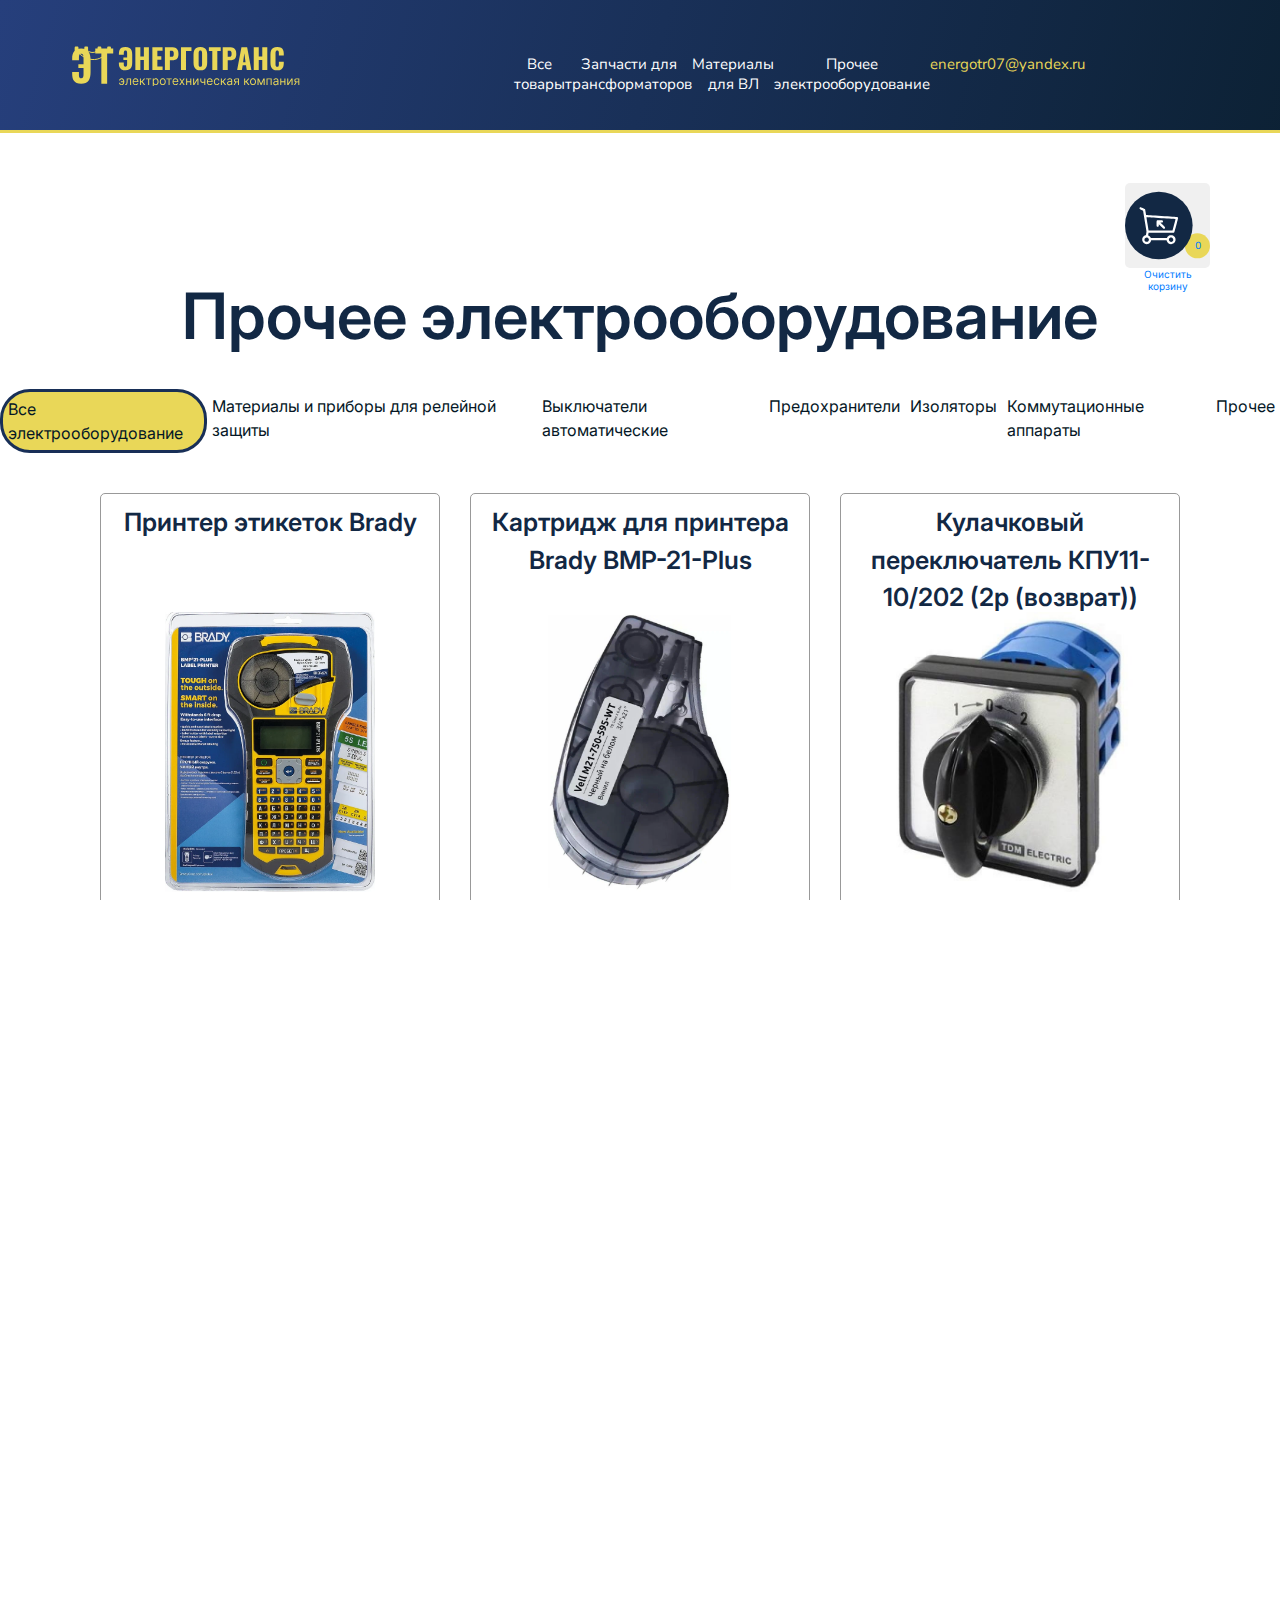
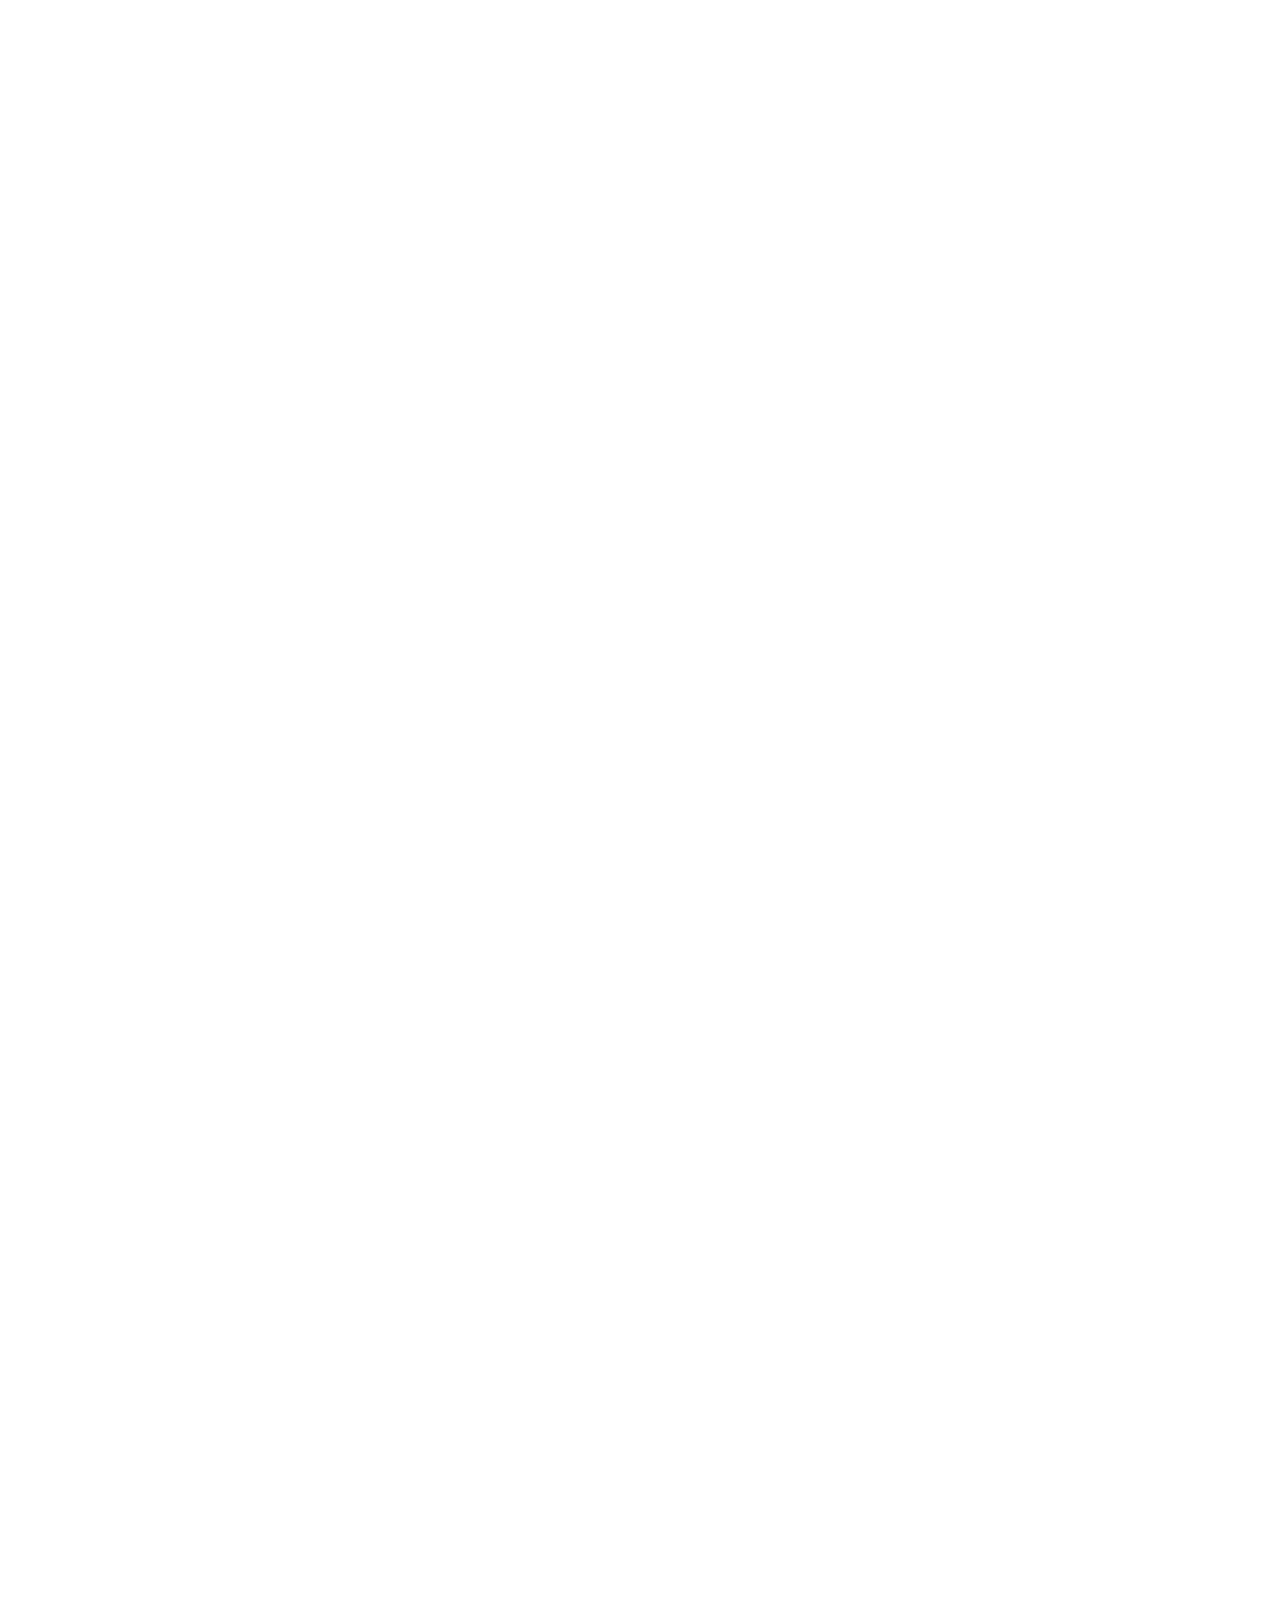
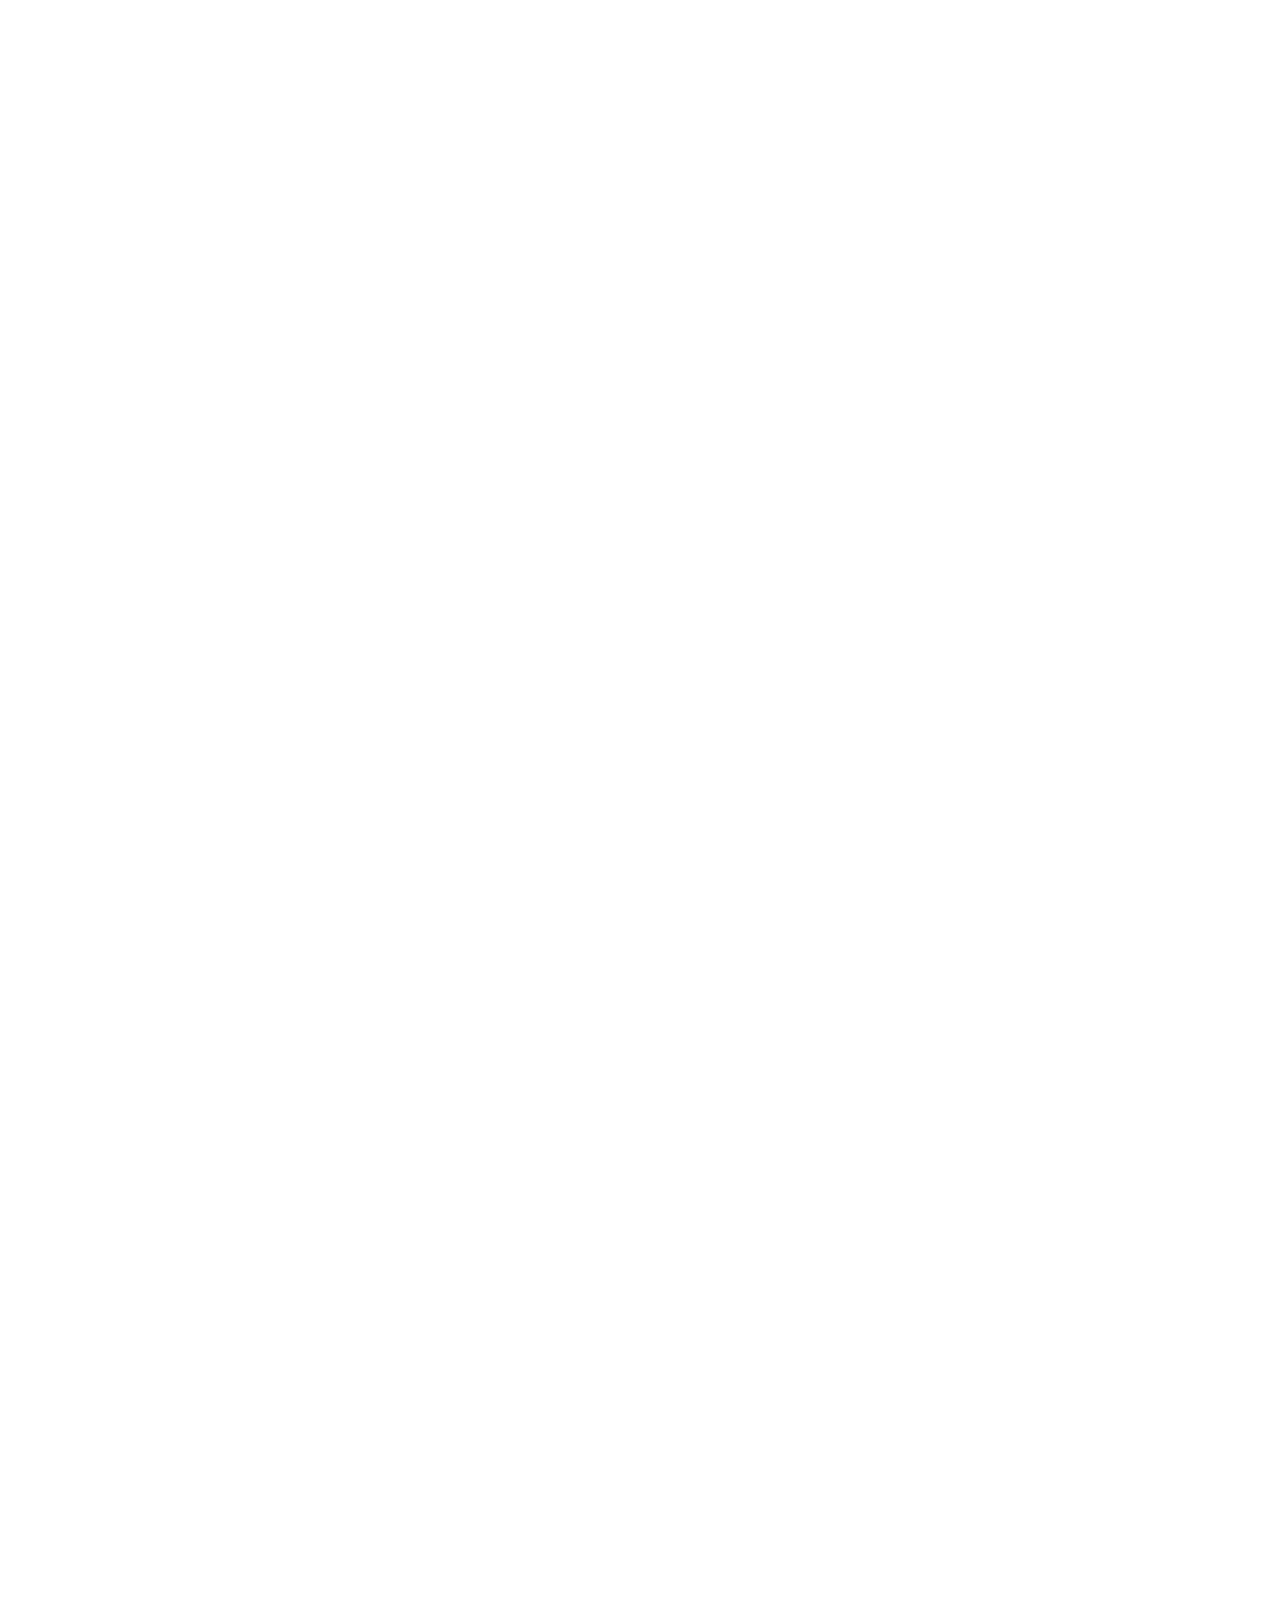
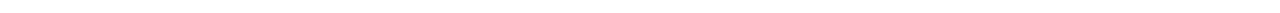
==== other_electro.html @ 851dd727 "1" ====
<!DOCTYPE html>
<html lang="ru">
<head>
	<title>Запчасти для ремонта трансформаторов</title>
	<meta charset="utf-8">
	<meta name="viewport" content="width=device-width, initial-scale=1.0">
	<link rel="stylesheet" href="https://cdn.jsdelivr.net/npm/bootstrap@4.5.3/dist/css/bootstrap.min.css"> 
	<link rel="stylesheet" type="text/css" href="themes/theme1.css" />
	<link rel="stylesheet" type="text/css" href="themes/wicart.css" />
	<link rel="stylesheet" href="themes/style_menu.css">
    <link rel="stylesheet" href="themes/style_general.css">
    <link rel="preconnect" href="https://fonts.googleapis.com">
    <link rel="preconnect" href="https://fonts.googleapis.com">
    <link rel="preconnect" href="https://fonts.gstatic.com" crossorigin>
    <link href="https://fonts.googleapis.com/css2?family=Inter:wght@100;400&family=Josefin+Sans:wght@300&family=Josefin+Slab:ital,wght@0,300;0,400;0,600;1,500&family=Lemonada:wght@400;500;600;700&family=Manrope:wght@400;700&family=Montserrat:ital,wght@0,100;0,200;0,300;0,400;0,500;0,700;0,900;1,100&family=Nunito+Sans:opsz,wght@6..12,400;6..12,600&display=swap" rel="stylesheet">
	<script src="https://code.jquery.com/jquery-2.2.0.min.js" type="text/javascript" ></script>
	<!-- WI-JQ-HEADER -->
	<script src="scrypts/wicart.js"  type="text/javascript" ></script>
	<script src="scrypts/wicart.optional.js"  type="text/javascript"></script>
	<script src="scrypts/wicart.num.js"  type="text/javascript"></script>
	<script src="scrypts/priceList.js"></script>
	<!-- WI-HEADER -->

</head>
<body>
	<div id="nav_shadow"></div>
    <div class="main_container">
        <div class="header_block">
           <header class="header_page">
            <a href="index.html" class="header_logo">
             <img src="img/logo.svg" alt="" class="logo" id="logo">
      
			</a>
      
            <!-- Hamburger icon -->
            <input class="side-menu" type="checkbox" id="side-menu" />
            <label class="hamb" for="side-menu" id="menu_opener"><span class="hamb-line"></span></label>
            <!-- Menu -->
            <nav class="nav">
              <ul class="menu">
                <li ><a href="index.html" class="link menu_link">На главную страницу</a></li>
                <li ><a href="products.html" class="link">Все товары</a> </li>
                <li ><a href="spare_parts.html" class="link">Запчасти для трансформаторов</a> </li>
                <li ><a href="decorations.html" class="link">Материалы для ВЛ</a> </li>
                <li ><a href="promotions.html" class="link">Прочее электрооборудование</a> </li>
                <li ><a href="contacts.html" class="link e-mail">energotr07@yandex.ru</a> </li>
                </ul>
          
            </nav>
        
           
          </header> 
        </div>
		<div class="line"></div>
		<div class="items_page">
		
			<div class="Items_page_cart_block">
				<div class="cart">
					<div class="price"><a class="cart_icon" href="#" id="basketwidjet" onclick="cart.showWinow('bcontainer', 1)"></a></div>

					<div style="text-align: center"><a href="#!" onclick="cart.clearBasket()">Очистить корзину</a></div>
				</div>
			</div>
			<h1 class="items_page_header">Прочее электрооборудование</h1>
			<!-- WI-BASKET -->
			<!--Filter-->
			<div class="filter_cake">
                <div class="filter filter_option">
                    <div class="type all active" data-filter="all">Все электрооборудование</div>
                    <div class="type for_rza" data-filter="for_rza">Материалы и приборы для релейной защиты </div>
                    <div class="type va" data-filter="va">Выключатели автоматические</div>
                    <div class="type cakes_without_mastic" data-filter="cakes_without_mastic">Предохранители</div>
					<div class="type cakes_without_mastic" data-filter="cakes_without_mastic">Изоляторы</div>
					<div class="type cakes_without_mastic" data-filter="cakes_without_mastic">Коммутационные аппараты</div>
					<div class="type other" data-filter="other">Прочее</div>
                   
                </div>

            </div>
			<!--Filter end----->

			<div class="items_page_block_cart">
				<!--cart1-->
				<div class="v all for_rza">
					<h2>Принтер этикеток Brady</h2>
					<div><img class="im" src="img/brady.png" /></div>
		    		<button type="button" class="btn_items_page" data-toggle="modal" data-target="#modal1">Еще фото </button>
				<div>
					<p>Цена: <span class="wicartprice" id="wicartprice_R001">0</span> рублей</p>
				</div>
		

				<div class="items_page_quantity">Кол-во: <input type="text" class="wicartnum" id="winum_R001" value="1" data-min-value="1" data-max-value="1" /></div>
				
				<button id="wicartbutton_R001" class="button_addToCart" onclick="cart.addToCart(this, 'R001', priceList['R001'])">Купить</button>
			</div>
			<!--cart2-->
			<div class="v all for_rza">
				<h2>Картридж для принтера Brady BMP-21-Plus</h2>
				<div><img class="im" src="img/for_brady.png" /></div>
				<button type="button" class="btn_items_page" data-toggle="modal" data-target="#modal2">Еще фото </button>
				<div>
					<p>Цена: <span class="wicartprice" id="wicartprice_R002">0</span> рублей</p>
				</div>
				<div class="items_page_quantity">Кол-во: <input type="text" class="wicartnum" id="winum_R002" value="1" data-min-value="1" data-max-value="8" /></div>
				<button id="wicartbutton_R002" class="button_addToCart" onclick="cart.addToCart(this, 'R002', priceList['R002'])">Купить</button>
			</div>
			
			<!--cart3-->
			<div class="v all for_rza">
				<h2>Кулачковый переключатель КПУ11-10/202 (2р (возврат))</h2>
				<div><img class="im" src="img/kpu11.png" /></div>
				<button type="button" class="btn_items_page" data-toggle="modal" data-target="#modal3">Еще фото </button>
				<div>
					<p>Цена: <span class="wicartprice" id="wicartprice_R003">0</span> рублей</p>
				</div>

				<div class="items_page_quantity">Кол-во: <input type="text" class="wicartnum" id="winum_R003" value="1" data-min-value="1" data-max-value="2" /></div>
				<button id="wicartbutton_R003" class="button_addToCart" onclick="cart.addToCart(this, 'R003', priceList['R003'])">Купить</button>
			</div>
			<!--cart4-->
			<div class="v all for_rza">
				<h2>Кулачковый переключатель 4G10-51U</h2>
				<div><img class="im" src="img/4g10-51.png" /></div>
				<button type="button" class="btn_items_page" data-toggle="modal" data-target="#modal4">Еще фото </button>
				<div>
					<p>Цена: <span class="wicartprice" id="wicartprice_R004">0</span> рублей</p>
				</div>

				<div class="items_page_quantity">Кол-во: <input type="text" class="wicartnum" id="winum_R004" value="1" data-min-value="1" data-max-value="2" /></div>
				<button id="wicartbutton_R004" class="button_addToCart" onclick="cart.addToCart(this, 'R004', priceList['R004'])">Купить</button>
			</div>
			<!--cart5-->
			<div class="v all for_rza va">
				<h2>Выключатель автоматический 2п ВА47-63 С16 4,5кА</h2>
				<div><img class="im" src="img/va4763C16-2p.png" /></div>
				<button type="button" class="btn_items_page" data-toggle="modal" data-target="#" disabled>Еще фото </button>
				<div>
					<p>Цена: <span class="wicartprice" id="wicartprice_R005">0</span> рублей</p>
				</div>

				<div class="items_page_quantity">Кол-во: <input type="text" class="wicartnum" id="winum_R005" value="1" data-min-value="1" data-max-value="2" /></div>
				<button id="wicartbutton_R005" class="button_addToCart" onclick="cart.addToCart(this, 'R005', priceList['R005'])">Купить</button>
			</div>
			<!--cart6-->
			<div class="v all for_rza va">
				<h2>Выключатель автоматический 2п ВА47-63 С10 4,5кА</h2>
				<div><img class="im" src="img/va4763C10-2p.png" /></div>
				<button type="button" class="btn_items_page" data-toggle="modal" data-target="#" disabled>Еще фото </button>
				<div>
					<p>Цена: <span class="wicartprice" id="wicartprice_R006">0</span> рублей</p>
				</div>

				<div class="items_page_quantity">Кол-во: <input type="text" class="wicartnum" id="winum_R006" value="1" data-min-value="1" data-max-value="2" /></div>
				<button id="wicartbutton_R006" class="button_addToCart" onclick="cart.addToCart(this, 'R006', priceList['R006'])">Купить</button>
			</div>
			<!--cart7-->
			<div class="v all for_rza va">
				<h2>Контакт состояния КСВ47 на DIN-рейку TDM</h2>
				<div><img class="im" src="img/ksv-47.png" /></div>
				<button type="button" class="btn_items_page" data-toggle="modal" data-target="#" disabled>Еще фото </button>
				<div>
					<p>Цена: <span class="wicartprice" id="wicartprice_R007">0</span> рублей</p>
				</div>

				<div class="items_page_quantity">Кол-во: <input type="text" class="wicartnum" id="winum_R007" value="1" data-min-value="1" data-max-value="4" /></div>
				<button id="wicartbutton_R007" class="button_addToCart" onclick="cart.addToCart(this, 'R007', priceList['R007'])">Купить</button>
			</div>
			<!--Cart8-->
			<div class="v all for_rza va">
				<h2>Выключатель автоматический 1п ВА47-63 С4 4,5кА</h2>
				<div><img class="im" src="img/va4763C4-1p.png" /></div>
				<button type="button" class="btn_items_page" data-toggle="modal" data-target="#" disabled>Еще фото </button>
				<div>
					<p>Цена: <span class="wicartprice" id="wicartprice_R008">0</span> рублей</p>
				</div>

				<div class="items_page_quantity">Кол-во: <input type="text" class="wicartnum" id="winum_R008" value="1" data-min-value="1" data-max-value="4" /></div>
				<button id="wicartbutton_R008" class="button_addToCart" onclick="cart.addToCart(this, 'R008', priceList['R008'])">Купить</button>
			</div>
			<!--Cart9-->
			<div class="v all for_rza va">
				<h2>Ограничитель импульсных напряжений ОИН-1</h2>
				<div><img class="im" src="img/oin1.png" /></div>
				<button type="button" class="btn_items_page" data-toggle="modal" data-target="#" disabled>Еще фото </button>
				<div>
					<p>Цена: <span class="wicartprice" id="wicartprice_R009">0</span> рублей</p>
				</div>

				<div class="items_page_quantity">Кол-во: <input type="text" class="wicartnum" id="winum_R009" value="1" data-min-value="1" data-max-value="2" /></div>
				<button id="wicartbutton_R009" class="button_addToCart" onclick="cart.addToCart(this, 'R009', priceList['R009'])">Купить</button>
			</div>
			<!--Cart10-->
			<div class="v all other">
				<h2>Термостат ClimaSys NSYCCOTHCER20 -20...+60</h2>
				<div><img class="im" src="img/termostat.png" /></div>
				<button type="button" class="btn_items_page" data-toggle="modal" data-target="#" disabled>Еще фото </button>
				<div>
					<p>Цена: <span class="wicartprice" id="wicartprice_R0010">0</span> рублей</p>
				</div>

				<div class="items_page_quantity">Кол-во: <input type="text" class="wicartnum" id="winum_R0010" value="1" data-min-value="1" data-max-value="1" /></div>
				<button id="wicartbutton_R0010" class="button_addToCart" onclick="cart.addToCart(this, 'R0010', priceList['R0010'])">Купить</button>
			</div>
			<!--Cart11-->
			<div class="v all for_rza">
				<h2>Реле РЭУ11-11-2-40 пост.220В</h2>
				<div><img class="im" src="img/reu11.png" /></div>
				<button type="button" class="btn_items_page" data-toggle="modal" data-target="#" disabled>Еще фото </button>
				<div>
					<p>Цена: <span class="wicartprice" id="wicartprice_R0011">0</span> рублей</p>
				</div>

				<div class="items_page_quantity">Кол-во: <input type="text" class="wicartnum" id="winum_R0011" value="1" data-min-value="1" data-max-value="2" /></div>
				<button id="wicartbutton_R0011" class="button_addToCart" onclick="cart.addToCart(this, 'R0011', priceList['R0011'])">Купить</button>
			</div>
			<!--Cart12-->
			<div class="v all for_rza">
				<h2>Реле РЭУ11-11-2-40 пост.0,1А</h2>
				<div><img class="im" src="img/reu11.png" /></div>
				<button type="button" class="btn_items_page" data-toggle="modal" data-target="#" disabled>Еще фото </button>
				<div>
					<p>Цена: <span class="wicartprice" id="wicartprice_R0012">0</span> рублей</p>
				</div>

				<div class="items_page_quantity">Кол-во: <input type="text" class="wicartnum" id="winum_R0012" value="1" data-min-value="1" data-max-value="4" /></div>
				<button id="wicartbutton_R0012" class="button_addToCart" onclick="cart.addToCart(this, 'R0012', priceList['R0012'])">Купить</button>
			</div>
			<!--Cart13-->
			<div class="v all for_rza">
				<h2>Реле РЭУ11-11-2-40 пост.0,05А</h2>
				<div><img class="im" src="img/reu11.png" /></div>
				<button type="button" class="btn_items_page" data-toggle="modal" data-target="#" disabled>Еще фото </button>
				<div>
					<p>Цена: <span class="wicartprice" id="wicartprice_R0013">0</span> рублей</p>
				</div>

				<div class="items_page_quantity">Кол-во: <input type="text" class="wicartnum" id="winum_R0013" value="1" data-min-value="1" data-max-value="1" /></div>
				<button id="wicartbutton_R0013" class="button_addToCart" onclick="cart.addToCart(this, 'R0013', priceList['R0013'])">Купить</button>
			</div>
			<!--Cart14-->
			<div class="v all for_rza">
				<h2>Реле РЭУ11-11-2-40 перем.220В</h2>
				<div><img class="im" src="img/reu11.png" /></div>
				<button type="button" class="btn_items_page" data-toggle="modal" data-target="#" disabled>Еще фото </button>
				<div>
					<p>Цена: <span class="wicartprice" id="wicartprice_R0014">0</span> рублей</p>
				</div>

				<div class="items_page_quantity">Кол-во: <input type="text" class="wicartnum" id="winum_R0014" value="1" data-min-value="1" data-max-value="4" /></div>
				<button id="wicartbutton_R0014" class="button_addToCart" onclick="cart.addToCart(this, 'R0014', priceList['R0014'])">Купить</button>
			</div>
			<!--Cart15-->
			<div class="v all for_rza">
				<h2>Прибор многофункциональный ЩМ-120</h2>
				<div><img class="im" src="img/schm120.png" /></div>
				<button type="button" class="btn_items_page" data-toggle="modal" data-target="#modal5" >Еще фото </button>
				<div>
					<p>Цена: <span class="wicartprice" id="wicartprice_R0015">0</span> рублей</p>
				</div>

				<div class="items_page_quantity">Кол-во: <input type="text" class="wicartnum" id="winum_R0015" value="1" data-min-value="1" data-max-value="1" /></div>
				<button id="wicartbutton_R0015" class="button_addToCart" onclick="cart.addToCart(this, 'R0015', priceList['R0015'])">Купить</button>
			</div>
			<!--Cart16-->
			<div class="v all for_rza">
				<h2>Клемма проходная Phoenix Contact UT-4 TWIN</h2>
				<div><img class="im" src="img/UT-4TWIN.png" /></div>
				<button type="button" class="btn_items_page" data-toggle="modal" data-target="#modal6" >Еще фото </button>
				<div>
					<p>Цена: <span class="wicartprice" id="wicartprice_R0016">0</span> рублей</p>
				</div>

				<div class="items_page_quantity">Кол-во: <input type="text" class="wicartnum" id="winum_R0016" value="1" data-min-value="1" data-max-value="14" /></div>
				<button id="wicartbutton_R0016" class="button_addToCart" onclick="cart.addToCart(this, 'R0016', priceList['R0016'])">Купить</button>
			</div>
			<!--Cart17-->
			<div class="v all for_rza">
				<h2>Клемма проходная Phoenix Contact UT-4 MT</h2>
				<div><img class="im" src="img/UT-4MT.png" /></div>
				<button type="button" class="btn_items_page" data-toggle="modal" data-target="#modal7" >Еще фото </button>
				<div>
					<p>Цена: <span class="wicartprice" id="wicartprice_R0017">0</span> рублей</p>
				</div>

				<div class="items_page_quantity">Кол-во: <input type="text" class="wicartnum" id="winum_R0017" value="1" data-min-value="1" data-max-value="2" /></div>
				<button id="wicartbutton_R0017" class="button_addToCart" onclick="cart.addToCart(this, 'R0017', priceList['R0017'])">Купить</button>
			</div>

		</div>
			
	</div>
	

<footer>
	<div class="footer_block_wrapper">
		<div class="footer_logo">
			<img src="img/logo.svg" alt="" class="logo" id="logo">
		</div>
		<div class="footer_menu">
			 <ul> Сайт
			<li><a href="">На главную страницу</a></li>
			<li><a href="">Все товары</a></li>
			<li><a href="">Запчасти для трансформаторов</a></li>
			<li><a href="">Материалы для ВЛ</a></li>
			<li><a href="">Прочее электрооборудование</a></li>
		</ul>
		</div>
		<div class="footer_contacts">
			<ul>Контакты
				<li>Тел: +7 (909) 804 27 30</li>
				<li>E-mail: <span>energotr07@yandex.ru </span> </li>

			</ul>
		</div>
		<div class="footer_address">Адрес
			<p>Трехгорная 8, Хабаровск <br>
			Россия, 680054</p>
		</div>
	   
		
	
	</div>
	<div class="copyright">© 2023 Электротехническая компания «Энерготранс». Все права защищены.</div>
	<a href="https://spectrumwise.tech" class="creator" target="_blank">Сайт создан SpectrumWise</a>
</footer>
</div>

<!---Форма для магазина-------------------------------->
<div id="order" class="popup">
<a href="#" onclick="cart.closeWindow('order', 0)" style="float:right">[закрыть]</a>
<h4>Введите ваши контактные данные</h4>

<form id="formToSend">
<input id="fio" type="text" placeholder="Ваши фамилия и имя"  class="" />
<input id="city" type="text" placeholder="Город"  class="text-input"/>
<input id="phone" type="text" placeholder="Контактный телефон" class="text-input"/>
<input id="email" type="text" placeholder="Электронная почта" class="" />
<br>
<textarea id="question" placeholder="Адрес"></textarea>
<br>
<b>Доставка:</b>
<br>
<select id="delivery">
<option value="-">-</option>
<option value="Почта РФ">Почта РФ</option>
<option value="EMS">EMS</option>
<option value="DHL">DHL</option>
<option value="TNT">TNT</option>
</select>
<br>
<input type="checkbox" value="V"> Предоплата
</form>
<button onclick="cart.sendOrder('formToSend,overflw,bsum');" href="#">Отправить заказ</button>
</div>
<!----------------------------------------------------->

<!------------------MODAL---------------------------------------->
<!-------Modal1----------------->
<div class="modal" id="modal1">
	<div class="modal-dialog modal-dialog-scrollable">
		<div class="modal-content">

			<!-- Modal header -->
	

			<!-- Modal body -->
			<div class="modal-body">

				<div class="items_page_img">
					
					   <div class="zoomer" onmousemove="zoom(event)"
					   style="background-image: url(img/brady.png);" >
						  <img src="img/brady.png" />
					  </div>
					  <div class="zoomer" onmousemove="zoom(event)"
					  style="background-image: url(img/brady1.png);" >
						 <img src="img/brady1.png" />
					</div>
				
			</div>
		

			</div>

			<!-- Modal footer -->
			<div class="modal-footer">
				<button type="button" class="btn btn-primary" data-dismiss="modal">Close</button>
			</div>

		</div>
	</div>
</div>

<!-----Modal2------------------->
<div class="modal" id="modal2">
	<div class="modal-dialog modal-dialog-scrollable">
		<div class="modal-content">

			<!-- Modal header -->
	

			<!-- Modal body -->
			<div class="modal-body">

				<div class="items_page_img">
					<div class="zoomer" onmousemove="zoom(event)"
					style="background-image: url(img/for_brady1.png);" >
					   <img src="img/for_brady1.png" />
				   </div>
				   <div class="zoomer" onmousemove="zoom(event)"
				   style="background-image: url(img/for_brady2.png);" >
					  <img src="img/for_brady2.png" />
				  </div>
			
				 

				</div>
		

			</div>

			<!-- Modal footer -->
			<div class="modal-footer">
				<button type="button" class="btn btn-primary" data-dismiss="modal">Close</button>
			</div>

		</div>
	</div>
</div>
<!-----Modal3------------------->
<div class="modal" id="modal3">
	<div class="modal-dialog modal-dialog-scrollable">
		<div class="modal-content">

			<!-- Modal header -->
	

			<!-- Modal body -->
			<div class="modal-body">

				<div class="items_page_img">
					<div class="zoomer" onmousemove="zoom(event)"
					style="background-image: url(img/kpu11-1.png);" >
					   <img src="img/kpu11-1.png" />
				   </div>
				   <div class="zoomer" onmousemove="zoom(event)"
				   style="background-image: url(img/kpu11-2.png);" >
					  <img src="img/kpu11-2.png" />
				  </div>
			
				 

				</div>
		

			</div>

			<!-- Modal footer -->
			<div class="modal-footer">
				<button type="button" class="btn btn-primary" data-dismiss="modal">Close</button>
			</div>

		</div>
	</div>
</div>
<!-----Modal4------------------->
<div class="modal" id="modal4">
	<div class="modal-dialog modal-dialog-scrollable">
		<div class="modal-content">

			<!-- Modal header -->
	

			<!-- Modal body -->
			<div class="modal-body">

				<div class="items_page_img">
					<div class="zoomer" onmousemove="zoom(event)"
					style="background-image: url(img/4g10-51-1.png);" >
					   <img src="img/4g10-51-1.png" />
				   </div>
				   <div class="zoomer" onmousemove="zoom(event)"
				   style="background-image: url(img/4g10-51-2.png);" >
					  <img src="img/4g10-51-2.png" />
				  </div>
			
				 

				</div>
		

			</div>

			<!-- Modal footer -->
			<div class="modal-footer">
				<button type="button" class="btn btn-primary" data-dismiss="modal">Close</button>
			</div>

		</div>
	</div>
</div>
<!-----Modal5------------------->
<div class="modal" id="modal5">
	<div class="modal-dialog modal-dialog-scrollable">
		<div class="modal-content">

			<!-- Modal header -->
	

			<!-- Modal body -->
			<div class="modal-body">

				<div class="items_page_img">
					<div class="zoomer" onmousemove="zoom(event)"
					style="background-image: url(img/schm120-1.png);" >
					   <img src="img/schm120-1.png" />
				   </div>
				   <div class="zoomer" onmousemove="zoom(event)"
				   style="background-image: url(img/schm120-2.png);" >
					  <img src="img/schm120-2.png" />
				  </div>
				  <div class="zoomer" onmousemove="zoom(event)"
				  style="background-image: url(img/schm120-3.png);" >
					 <img src="img/schm120-3.png" />
				 </div>
			
				 

				</div>
		

			</div>

			<!-- Modal footer -->
			<div class="modal-footer">
				<button type="button" class="btn btn-primary" data-dismiss="modal">Close</button>
			</div>

		</div>
	</div>
</div>
<!-----Modal6------------------->
<div class="modal" id="modal6">
	<div class="modal-dialog modal-dialog-scrollable">
		<div class="modal-content">

			<!-- Modal header -->
	

			<!-- Modal body -->
			<div class="modal-body">

				<div class="items_page_img">
					<div class="zoomer" onmousemove="zoom(event)"
					style="background-image: url(img/UT-4TWIN-1.png);" >
					   <img src="img/UT-4TWIN-1.png" />
				   </div>
				   <div class="zoomer" onmousemove="zoom(event)"
				   style="background-image: url(img/UT-4TWIN-2.png);" >
					  <img src="img/UT-4TWIN-2.png" />
				  </div>
				
			
				 

				</div>
		

			</div>

			<!-- Modal footer -->
			<div class="modal-footer">
				<button type="button" class="btn btn-primary" data-dismiss="modal">Close</button>
			</div>

		</div>
	</div>
</div>
<!-----Modal7------------------->
<div class="modal" id="modal7">
	<div class="modal-dialog modal-dialog-scrollable">
		<div class="modal-content">

			<!-- Modal header -->
	

			<!-- Modal body -->
			<div class="modal-body">

				<div class="items_page_img">
					<div class="zoomer" onmousemove="zoom(event)"
					style="background-image: url(img/UT-4MT-1.png);" >
					   <img src="img/UT-4MT-1.png" />
				   </div>
				</div>
		

			</div>

			<!-- Modal footer -->
			<div class="modal-footer">
				<button type="button" class="btn btn-primary" data-dismiss="modal">Close</button>
			</div>

		</div>
	</div>
</div>

<script>
var cart;
var config;
var wiNumInputPrefID;
/* WI-GLOBAL-VARS */
$(document).ready(function(){  
    cart = new WICard("cart");
    config = {'clearAfterSend':true, 'showAfterAdd':true};
    
    cart.init("basketwidjet", config);
    WICartNum('cart', 'wicartnum', 'winum_');
    WICartOptional('cart', 'wicartoptional', 'winum_');
    WICartOptionalSelect('cart', 'wicartoptional', 'winum_');
    /* WI-MODULES */
    
    
});	
document.addEventListener('visibilitychange', function(e) {
cart.init("basketwidjet", config);
}, false);
</script>
<script src="https://cdn.jsdelivr.net/npm/bootstrap@4.5.3/dist/js/bootstrap.bundle.min.js"></script>
<script src="scrypts/style_menu.js" ></script>
<script src="scrypts/zoom.js"></script>
<script src="scrypts/filter_scrypt.js"></script>

</body>
</html>
---- themes/theme1.css ----
h1
{
color: #004080;
font: bold 20px Arial;
}
.cart
{
width: 85px;
height: 85px;
font: normal 10px "inter";
}
.price
{
font: normal 16px Arial;
border-radius: 5px;
background: #F0F0F0;
text-align: center;

}
.cart_icon {
    background-image: url(../img/cart_dark.svg);
    background-repeat: no-repeat;
    background-size: 85px 85px;
    width: 85px;
    height: 85px;
    display: block;
    padding-left: 61px;
    font: normal 10px "inter";
    padding-top: 56px;
}

.items_page_img {
    display: flex;
    flex-wrap: wrap;
    justify-content: center;
}
.items_page_img img {
    background-color: #fff;
    width: 500px;
    height: 500px;
}
.items_page_img img:focus {
    transform: scale(2);
}
.btn_items_page {
    border-radius: 30px;
    border: 3px solid #E9D758;
    background: #E9D758;
    width: 100px;
    margin-bottom: 15px;
    margin-top: 15px;
}
.btn_items_page:hover, .button_addToCart:hover  {
    box-shadow: 0px 4px 25px 0px #182F57;
}
.btn_items_page:focus, .button_addToCart:focus {
    outline: none;
}
.items_page_block_cart {
    display: flex;
    justify-content: center;
    padding-bottom: 120px;
    flex-wrap: wrap;
}
.Items_page_cart_block {
    max-width: 1920px;
    height: 100%;
    display: flex;
    justify-content: flex-end;
    margin-right: 70px;
    padding-top: 50px;
}
.wicartnum {
    width: 50px;
    text-align: center;
}
.items_page_quantity {
    display: flex;
    justify-content: center;
    margin-bottom: 15px;
}
.wicartnum_downbutton, .wicartnum_addbutton {
    margin-left: 15px;
    margin-right: 15px;
    border-radius: 30px;
    border: 3px solid #E9D758;
    width: 30px;
    height: 30px;
}
.button_addToCart {
    border-radius: 30px;
    border: 3px solid #E9D758;
    background: #E9D758;
    width: 100px;
    margin-bottom: 15px;
}
.zoomer {
    background-position: 50% 50%;
    position: relative;
    width: 500px;
    overflow: hidden;
    cursor: zoom-in;
    margin:15px 15px;
}

.zoomer img:hover {
    /*
    * скрываем начальное изображение
    * при наведении курсора на блок
    */
    opacity: 0;
}

.zoomer img {
    transition: opacity .5s;
    display: block;
    width: 100%;
}
.type {
    color:#051726;
    font-family: 'Inter';
    font-size: 16px;
    font-style: normal;
    font-weight: 400;
    line-height: 150%; /* 36px */
    cursor: pointer;
    padding: 5px 5px 5px 5px;
    
}
.active {
    color:#051726 ;
    font-family: 'Inter';
    font-size: 16px;
    font-style: normal;
    font-weight: 400;
    line-height: 150%; /* 36px */
    background-color: #E9D758;
    border: 3px solid #182F57;
    border-radius: 30px;
    padding: 5px 5px 5px 5px;
   
}
.filter {
    display: flex;
    justify-content: space-around;
    margin: 25px 0 25px 0;
}
.modal-dialog-scrollable {
 height: 100%;
}

.modal {
    height: auto;
}
---- themes/wicart.css ----
/*******************************
 *
 *******************************/
 .v {
	border:1px solid #999; 
	border-radius: 5px;
	padding: 10px;
	margin-bottom: 15px; 
	width: 340px;
	text-align: center;
	margin-left: 15px;
	margin-right: 15px;
	margin-top: 15px;

}
.v img {
	
	height:280px ;
}
.v h2 {
	color: #122844;
	text-align: center;
	font-family: 'Inter';
	font-size: 25px;
	font-style: normal;
	font-weight: 600;
	line-height: 150%; /* 96px */
	height: 100px;
}

.bird
{
/*border: 4px solid #999;*/
width: 100px;
height: 30px;
position: absolute;
text-align: left;
display: none;
/*background: #F0F0F0;*/
vertical-align: middle;
font-size: 18px;
} 	
.blindLayer {
background: none repeat scroll 0 0 rgba(0, 0, 0, 0.8);
bottom: 0;
left: 0;
position: fixed;
right: 0;
top: 0;
z-index: 1001;
display: none;
}
.bcontainer
{
position: absolute;
width: 800px;
background: #fff;
border: 8px solid #999;	
padding: 20px;
display: none;
z-index: 1002;

}
#overflw
{
overflow-y: scroll;
overflow-x: hidden;
height: 300px;
	
	
}
#bfooter {
	margin-top: 50px;
}

#bcaption
{
background: #C0C0C0;

}
#bcaption td
{
border-right: 2px solid #999;
font-weight: bold;
text-align: center;	
}
#bcaption td {padding: 5px;}
#bcaption td:nth-child(1) { width: 50px; }		/*ID*/
#bcaption td:nth-child(2) { width: 300px; }		/*NAME*/
#bcaption td:nth-child(3) { width: 100px; }		/*PRICE*/
#bcaption td:nth-child(4) { width: 150px; }		/*NUM*/
#bcaption td:nth-child(5) { width: 70px; }		/*SUM*/

.btable
{
table-layout: fixed;
}

.bitem td
{
font: normal 18px Arial;
color: #999;
padding: 5px;	
border-bottom: 1px solid #999;	
border-right: 2px solid #FFF;
overflow: hidden;
}

.bitem td:nth-child(1) { width: 50px; }
.bitem td:nth-child(2) { width: 300px; }
.bitem td:nth-child(3) { width: 100px; text-align: center;} 
.bitem td:nth-child(4) { width: 150px; text-align: center;}
.bitem td:nth-child(5) { width: 70px; text-align: center;}

#bclose
{
float: right;	
}

.bcontainer table
{
width: 100%;	
}
.bbutton
{
color: #999;
-webkit-box-shadow: 0px 0px 3px 0px rgba(50, 50, 50, 0.75);
-moz-box-shadow:    0px 0px 3px 0px rgba(50, 50, 50, 0.75);
box-shadow:         0px 0px 3px 0px rgba(50, 50, 50, 0.75);	
padding: 5px;
font: bold 16px Arial;	
float: right;
}
#bsum
{
float: right;
margin: 0 20px;	
font: normal 18px Arial;
}
.popup {
    background: none repeat scroll 0 0 #F2F2F2;
    border: 1px solid #808040;
    left: 50%;
    margin-left: -265px;
    padding: 25px 20px;
    position: fixed;
    top: 50px;
    width: 550px;
    z-index: 2002;
    display: none;
}  
.popup h4	{
		margin-bottom: 4px;
	}
	.popup form	{
		padding: 30px 0 0 0;
	}
	.popup input[type="text"]{
		text-align: center;
		font-style: italic;
		display: block;
		width: 100%;
		margin-bottom: 10px;
		border: 1px solid #D9D9D9;
    	display: inline-block;
    	height: 40px;
    	line-height: 40px;
    	padding: 0;
    	vertical-align: middle;
	}
	
	
	.popup .alignCenter	{
		margin-top: 30px;
	}
	.popup textarea {
    display: block;
    font-style: italic;
    margin-bottom: 10px;
    text-align: left;
    width: 100%;
    border: 1px solid #D9D9D9;
    
	}
.basket_num
	{
	padding: 4px;
	background: #F0F0F0;	
	}
.basket_num_buttons
	{
	width: 20px; 
	height: 20px;
	border: 1px solid #000;
	margin: 0 5px;
	display: inline-block;	
	color: #FFF;
	background: #000;
	text-align: center;
	cursor: pointer;	
	}
---- themes/style_menu.css ----
.shadow {
   background-color: rgba(217, 217, 217, 0.2);
   opacity: 1;
   z-index: 1;
   width: 100%;
   height: 100%;
   position: fixed;
   display: block;
   
   
}




/* Header */
.header_page {
   display: flex;
   justify-content: space-between;
   max-width: 1920px;
   margin: 0 70px 30px 70px;
   
}

/*menu */

.link {
   color: #FFF;
   font-family: 'Nunito Sans';
   font-size: 21px;
   font-style: normal;
   font-weight: 400;
   line-height: normal;
   height: 50px;
   display: block;

}
.e-mail {
   color: #E9D758;
}


.link:hover {
    color: rgba(226, 95, 106, 1);
}
.menu_link {
   display: block;
}

.menu_link_contact {
   display: block;
   bottom: 6rem;
   position: absolute;
   width: 100%;
  text-align: center;
}

/* Nav menu */
.nav {

  overflow: hidden;
   right: 0;
   width: 264px;
   /*height: 845px;*/
   margin-top: 0;
   position: fixed;
   z-index: 2;
   max-height: 0;
   transition: max-height .5s ease-out;
   top: 0;
   bottom: 0;
   -webkit-box-orient: vertical;
   -webkit-box-direction: normal;
   background: rgba(28, 12, 9, 1);
}

.menu {
  display: flex;
   flex-direction: column;
   margin-top: 140px;
   padding: 0;
   text-align: center;
   width: 100%;

}

a {
   text-decoration: none;
}

ul {
   list-style: none;
}

/* Menu Icon */
.hamb {
   cursor: pointer;
   right: 0;
   padding: 37px 38px;
   position: fixed;
   z-index: 3;

}

/* Style label tag */

.hamb-line {

   display: block;
   height: 5px;
   position: relative;
   width: 35px;
   background: #E25F6A;
   transform: matrix(1, 0, 0, -1, 0, 0);
   border-radius: 10px;
}

/* Style span tag */

.hamb-line::before,
.hamb-line::after {

   content: '';
   display: block;
   height: 100%;
   position: absolute;
   transition: all .2s ease-out;
   width: 100%;
   background: #E25F6A;
   transform: matrix(1, 0, 0, -1, 0, 0);
   border-radius: 10px;
}

.hamb-line::before {
   top: 10px;
}

.hamb-line::after {
   top: -11px;
}

.side-menu {
   display: none;

}

/* Toggle menu icon */
.side-menu:checked~nav {
   max-height: 100%;
}

.side-menu:checked~.hamb .hamb-line {
   background: transparent;
}

.side-menu:checked~.hamb .hamb-line::before {
   transform: rotate(-45deg);
   top: 0;
}

.side-menu:checked~.hamb .hamb-line::after {
   transform: rotate(45deg);
   top: 0;
}


#toggle {
   order:1;
}

#dropbtn {
   cursor: pointer;
   display: flex;
   
}

.dropdown {
   width: 160px;
   display: none;
}


/* Dropdown Content (Hidden by Default) */
.dropdown-content {
   display: none;
   position: absolute;
   width: 140px;
}

#dropbtn::after {
   background: blue no-repeat scroll center center;
   content: "";
   height: 4px;
   top: 15px;
   width: 10px;
   padding-left: 47px;
   
}

.dropdown-content a:first-child
{
 width: 77px;
 height: 22px;
}

.dropdown-content a:last-child
{
 width: 120px;
 height: 22px;
 margin-top: 15px;
 color: red;
 margin-left: -1px;
}

/* Links inside the dropdown */
.dropdown-content a {
   color: black;
   text-decoration: none;
   display: block;
}



/* Show the dropdown menu on hover */
.dropdown:hover .dropdown-content {
   display: block;
}

.dropdown:hover #dropbtn::after {
   background: var(--lang-row-up) no-repeat scroll center center;
}

@media screen and (min-width: 1501px) and (max-width:2560px) {
   .nav {
      max-height: 100px;
      float: right;
      width: 100%;
      right: 0;
      height: 100px;
      position: relative;
      z-index: 999;
      display: flex;
      justify-content: space-around;
      background: none;
   }

  .nav_shadow {
      display: none;
   }

   .menu li {
      float: left;
   }

   .flag_ru_big {
      display: none;
   }


   .dropdown {
      display: none;
   }

   
   .hamb {
      display: none;
   }

   .menu {
      display: flex;
      justify-content: space-between;
      padding: 0px;
      flex-direction: row;
      width: 100%;
      margin-top: 48px;
      margin: 48px auto 0 auto;

   }

   .menu_link_contact {
      display: none;
   }

  .link_lang {
   display: none;
  }

   .link {
      margin-top: 5px;
      font-size: 18px;
   }
   .menu_link {
      display: none;
   }
   .link_contact {
      position: relative;
   }

   .lighting {
      position: relative;
      background-image: var(--image-lighting);
      background-repeat: no-repeat;
      margin-left: 23px;
      background-size: 23px 25px;
      background-position: center 0;
      top: 4px;
   }


  .link_link {
   display: block;
  }

   #toggle {
      order:5;
      width: 23px;
      height: 25px;
   }

  
}

/* Responsiveness */
@media screen and (min-width: 1440px) and (max-width:1500px) {
   .nav {
      max-height: 100px;
      float: right;
      width: 100%;
      right: 0;
      height: 100px;
      position: relative;
      z-index: 999;
      display: flex;
      justify-content: space-around;
      background: none;
   }

  .nav_shadow {
      display: none;
   }

   .menu li {
      float: left;
   }

   .flag_ru_big {
      display: none;
   }


   .dropdown {
      display: none;
   }

   
   .hamb {
      display: none;
   }

   .menu {
      display: flex;
      justify-content: space-between;
      padding: 0px;
      flex-direction: row;
      width: 100%;
      margin-top: 48px;
      max-width: 573px ;
      margin: 48px 142px 0 142px;

   }

   .menu_link_contact {
      display: none;
   }

  .link_lang {
   display: none;
  }

   .link {
      margin-top: 5px;
      font-size: 17px;
   }
   .menu_link {
      display: none;
   }

   .link_contact {
      position: relative;
   }

   .lighting {
      position: relative;
      background-image: var(--image-lighting);
      background-repeat: no-repeat;
      margin-left: 23px;
      background-size: 23px 25px;
      background-position: center 0;
      top: 4px;
   }


  .link_link {
   display: block;
  }

   #toggle {
      order:5;
      width: 23px;
      height: 25px;
   }

  
}
@media screen and (min-width: 1300px) and (max-width:1439px) {
   .nav {
      max-height: 100px;
      float: right;
      width: 100%;
      right: 0;
      height: 100px;
      position: relative;
      z-index: 999;
      display: flex;
      justify-content: space-around;
      background: none;
   }

  .nav_shadow {
      display: none;
   }

   .menu li {
      float: left;
   }

   .flag_ru_big {
      display: none;
   }


   .dropdown {
      display: none;
   }

   
   .hamb {
      display: none;
   }

   .menu {
      display: flex;
      justify-content: space-between;
      padding: 0px;
      flex-direction: row;
      width: 100%;
      margin-top: 48px;
      max-width: 517px ;
      margin: 48px auto 0 auto;

   }

   .menu_link_contact {
      display: none;
   }

  .link_lang {
   display: none;
  }

   .link {
      margin-top: 5px;
      font-size: 15px;
   }
   .menu_link {
      display: none;
   }

   .link_contact {
      position: relative;
   }

   .lighting {
      position: relative;
      background-image: var(--image-lighting);
      background-repeat: no-repeat;
      margin-left: 23px;
      background-size: 23px 25px;
      background-position: center 0;
      top: 4px;
   }


  .link_link {
   display: block;
  }

   #toggle {
      order:5;
      width: 23px;
      height: 25px;
   }

  
}
@media screen and (min-width: 1101px) and (max-width:1299px) {
   .nav {
      max-height: 100px;
      float: right;
      width: 100%;
      right: 0;
      height: 100px;
      position: relative;
      z-index: 999;
      display: flex;
      justify-content: space-around;
      background: none;
   }

  .nav_shadow {
      display: none;
   }

   .menu li {
      float: left;
   }

   .flag_ru_big {
      display: none;
   }


   .dropdown {
      display: none;
   }

   
   .hamb {
      display: none;
   }

   .menu {
      display: flex;
      justify-content: space-between;
      padding: 0px;
      flex-direction: row;
      width: 100%;
      margin-top: 48px;
      max-width: 490px ;
      margin: 49px auto 0 auto;

   }

   .menu_link_contact {
      display: none;
   }

  .link_lang {
   display: none;
  }

   .link {
      margin-top: 5px;
      font-size: 15px;
   }
   .menu_link {
      display: none;
   }

   .link_contact {
      position: relative;
   }

   .lighting {
      position: relative;
      background-image: var(--image-lighting);
      background-repeat: no-repeat;
      margin-left: 23px;
      background-size: 23px 25px;
      background-position: center 0;
      top: 4px;
   }


  .link_link {
   display: block;
  }

   #toggle {
      order:5;
      width: 23px;
      height: 25px;
   }

  
}
@media (min-width:1440px) and (max-width:1800px) {
   .menu {
     margin: 43px auto 0 auto;

   }
}
@media(max-width:767px) {
   .header_page {
      margin: 0 50px;
   }
}

@media (max-width:425px) {
   .header_logo {
      background-size: 213px 11px;
   }
}

@media(max-width:375px) {
   .header_logo {
      background-size: 180px 10px ;
   }
}
---- themes/style_general.css ----
*,
*::before,
*::after {
    box-sizing: border-box;
}

* {
    -webkit-tap-highlight-color: transparent;
    margin: 0;
    padding: 0;
}


html,
body {

    width: 100vw;
    height: 100vh;
    overflow-x: hidden;
}

input[type="text"] {


    line-height: inherit;
    /* 1 */
    margin: 0;
    /* 2 */
}

input {
    outline: 0 !important;
}

:active,
:hover,
:focus {
    outline: 0;
    outline-offset: 0;
}

a {
    text-decoration: none !important;
}
.main_container {
     background: linear-gradient(105.9deg, #263F7C 0%, #0C2134 50.52%, #021220 100%),
    linear-gradient(0deg, #E9D758, #E9D758);
}
.header_block {
    max-width: 1920px;
    width: 100%;
    margin: 0 auto;
}
.header_logo {
    margin-top: 43px;
}
.main_header {
    color: #E9D758;
    font-family: 'Inter';
    font-size: 64px;
    font-style: normal;
    font-weight: 600;
    line-height: 150%; /* 96px */
    margin-top: 364px;
    width: 1000px;
 
}
section {
    max-width: 1920px;
    width: 100%;
    margin: 0 auto;
}
.main_block_wrapper {
    display: flex;
    justify-content: space-between;
    margin-left: 70px;
    margin-right: 70px;
}
.main_block_wrapper img {
    margin-top: 206px;
    margin-bottom: 143px;
}
.main_txt {
    color: #FFF;
    font-family: 'Inter';
    font-size: 24px;
    font-style: normal;
    font-weight: 400;
    line-height: 150%; /* 36px */
    margin-top: 70px;
    margin-bottom: 70px;
}
.products_button {
    color: #FFF;
    font-family: 'Inter';
    font-size: 18px;
    font-style: normal;
    font-weight: 700;
    line-height: 150%; /* 27px */
    border-radius: 30px;
    border: 3px solid #E9D758;
    background: rgba(217, 217, 217, 0.00);
    width: 262px;
    height: 60px;
    flex-shrink: 0;
    padding: 17px 30px;
    display: block;
    line-height: 19px;
  
}
.products_button:hover {
    transform: scale(0.95);
    box-shadow: 0px 4px 25px 0px #E9D758;
}
.main_block {
    display: block;
}
.central_block_wrapper {
    background: #FFFFFA;
}
.central_block_header {
    color: #122844;
    text-align: center;
    font-family: 'Inter';
    font-size: 64px;
    font-style: normal;
    font-weight: 600;
    line-height: 150%; /* 96px */

    
    
}
.central_block_item_header {
    display: flex;
}
.central_block_item_header h3 {
    color: #E9D758;
    font-family: 'Inter';
    font-size: 45px;
    font-style: normal;
    font-weight: 500;
    line-height: normal;
    margin-left: 26px;
    
}
.central_block_item {
    border-radius: 15px;
    background: #182F57;
    width: 501px;
    height: 458px;
    flex-shrink: 0;
    padding: 50px 50px;
    box-shadow: 0px 4px 25px 0px rgba(11, 35, 59, 0.5);

    }
.central_block_item p {
    color: #E7E3DF;
    font-family: 'Inter';
    font-size: 18px;
    font-style: normal;
    font-weight: 400;
    line-height: 185%; 
    margin-top: 50px;
}
.central_block_items {
    display: flex;
    justify-content: space-around;
    margin-top: 100px;
    margin-bottom: 80px;
}
.central_block {
    padding-top: 112px;
    padding-bottom: 150px;
}
.lite {
    color: rgba(18, 40, 68, 1);
    background: rgba(233, 215, 88, 1);
    margin: 0 auto;
 }
 .lite:hover {
    box-shadow: 0px 4px 25px 0px #182F57;
 }
 .contacts_block_header {
    color: #E9D758;
    text-align: center;
    font-family: 'Inter';
    font-size: 64px;
    font-style: normal;
    font-weight: 600;
    line-height: 150%; /* 96px */
 }
 .contacts_block_wrapper {
    padding-top: 112px;
    padding-bottom: 150px;
 }
 .contacts_block_txt {
    color: #FFF;
    font-family: 'Inter';
    font-size: 24px;
    font-style: normal;
    font-weight: 400;
    line-height: 150%; /* 36px */
    text-align: center;
    margin-top: 80px;
 }
 .contacts_block_phone, .contacts_block_email {
    display: flex;
    justify-content: center;
    margin-top: 80px;
 }
 .contacts_block_phone p, .contacts_block_email p {
    color: #E9D758;
    font-family: 'Inter';
    font-size: 24px;
    font-style: normal;
    font-weight: 700;
    line-height: 100px;
    margin-left: 46px;
 }
 .contacts_block_info {
    display: flex;
    justify-content: center;
 }
 .contacts_block_phone {
    margin-right: 230px;
 }
 .line {
    width: 100%;
    height: 3px;
    background: #E9D758;
 }
 footer {
     background: #051726;
 }
 .footer_block_wrapper {
    display: flex;
    justify-content: space-around;
    max-width: 1920px;
    margin: 0 auto;
    padding-top: 35px;
  
 }
 .footer_menu ul, .footer_contacts ul, .footer_address {
    color: #FFF;
    font-family: 'Inter';
    font-size: 24px;
    font-style: normal;
    font-weight: 700;
    line-height: normal;
 } 
 .footer_menu ul li a, .footer_contacts ul li, .footer_address p {
    color: #FFF;
    font-family: 'Inter';
    font-size: 18px;
    font-style: normal;
    font-weight: 400;
    line-height: normal;
 }
 .footer_menu ul li a:hover {
    color: #E9D758;
 }
.footer_menu ul li, .footer_contacts ul li {
    margin-top: 26px;
}
.footer_contacts ul li:last-child span {
    color: #E9D758;
}
.footer_address p {
    margin-top: 26px;
}
.copyright {
    color: #CFEBF8;
    font-family: 'Inter';
    font-size: 12px;
    font-style: normal;
    font-weight: 400;
    line-height: normal;
    margin-top: 50px;
    text-align: center;
}
.creator {
    color: #FFF;
    font-family: 'Inter';
    font-size: 12px;
    font-style: normal;
    font-weight: 400;
    line-height: normal;
    display: block;
    position: relative;
    text-align: end;
    margin-right: 70px;
    top: -17px;
}
.creator:hover {
    color: #E9D758;
}
.products_header {
    color: #122844;
    text-align: center;
    font-family: 'Inter';
    font-size: 64px;
    font-style: normal;
    font-weight: 600;
    line-height: 150%; /* 96px */
    margin-bottom: 200px;
}
.products_block_wrapper {
    background-color: #FFF;
    padding-top: 114px;
    padding-bottom: 114px;
    
    
}
.products_block_item h2 {
    color: #122844;
    font-family: 'Inter';
    font-size: 24px;
    font-style: normal;
    font-weight: 600;
    line-height: normal;
    margin-top: 22px;
    margin-bottom: 22px;
    width: 320px;

}
.products_block_items {
    display: flex;
    flex-wrap: wrap;
    justify-content: space-around;
    max-width: 1920px;
    margin: 0 auto;
}
.items_page {
    background-color: #FFF;
}
.items_page_header {
    color: #122844;
    text-align: center;
    font-family: 'Inter';
    font-size: 64px;
    font-style: normal;
    font-weight: 600;
    line-height: 150%; /* 96px */
   
}
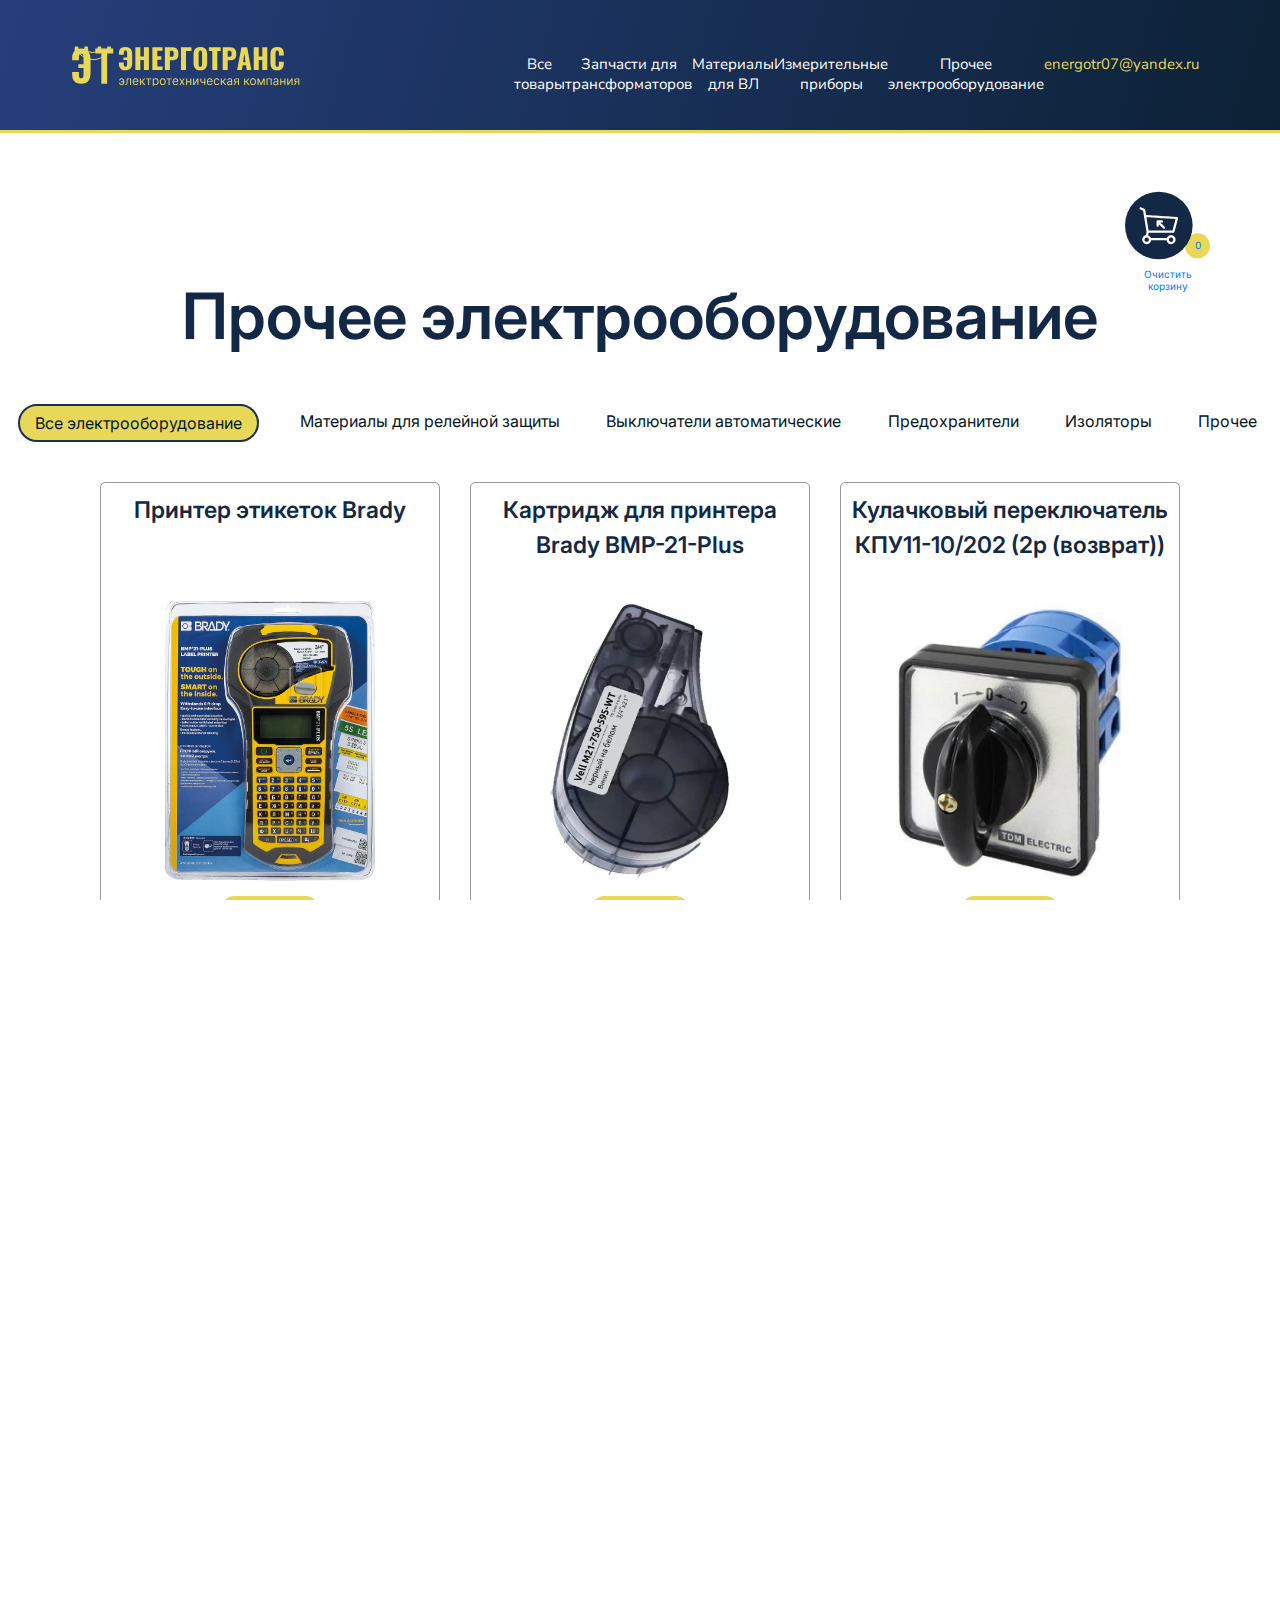
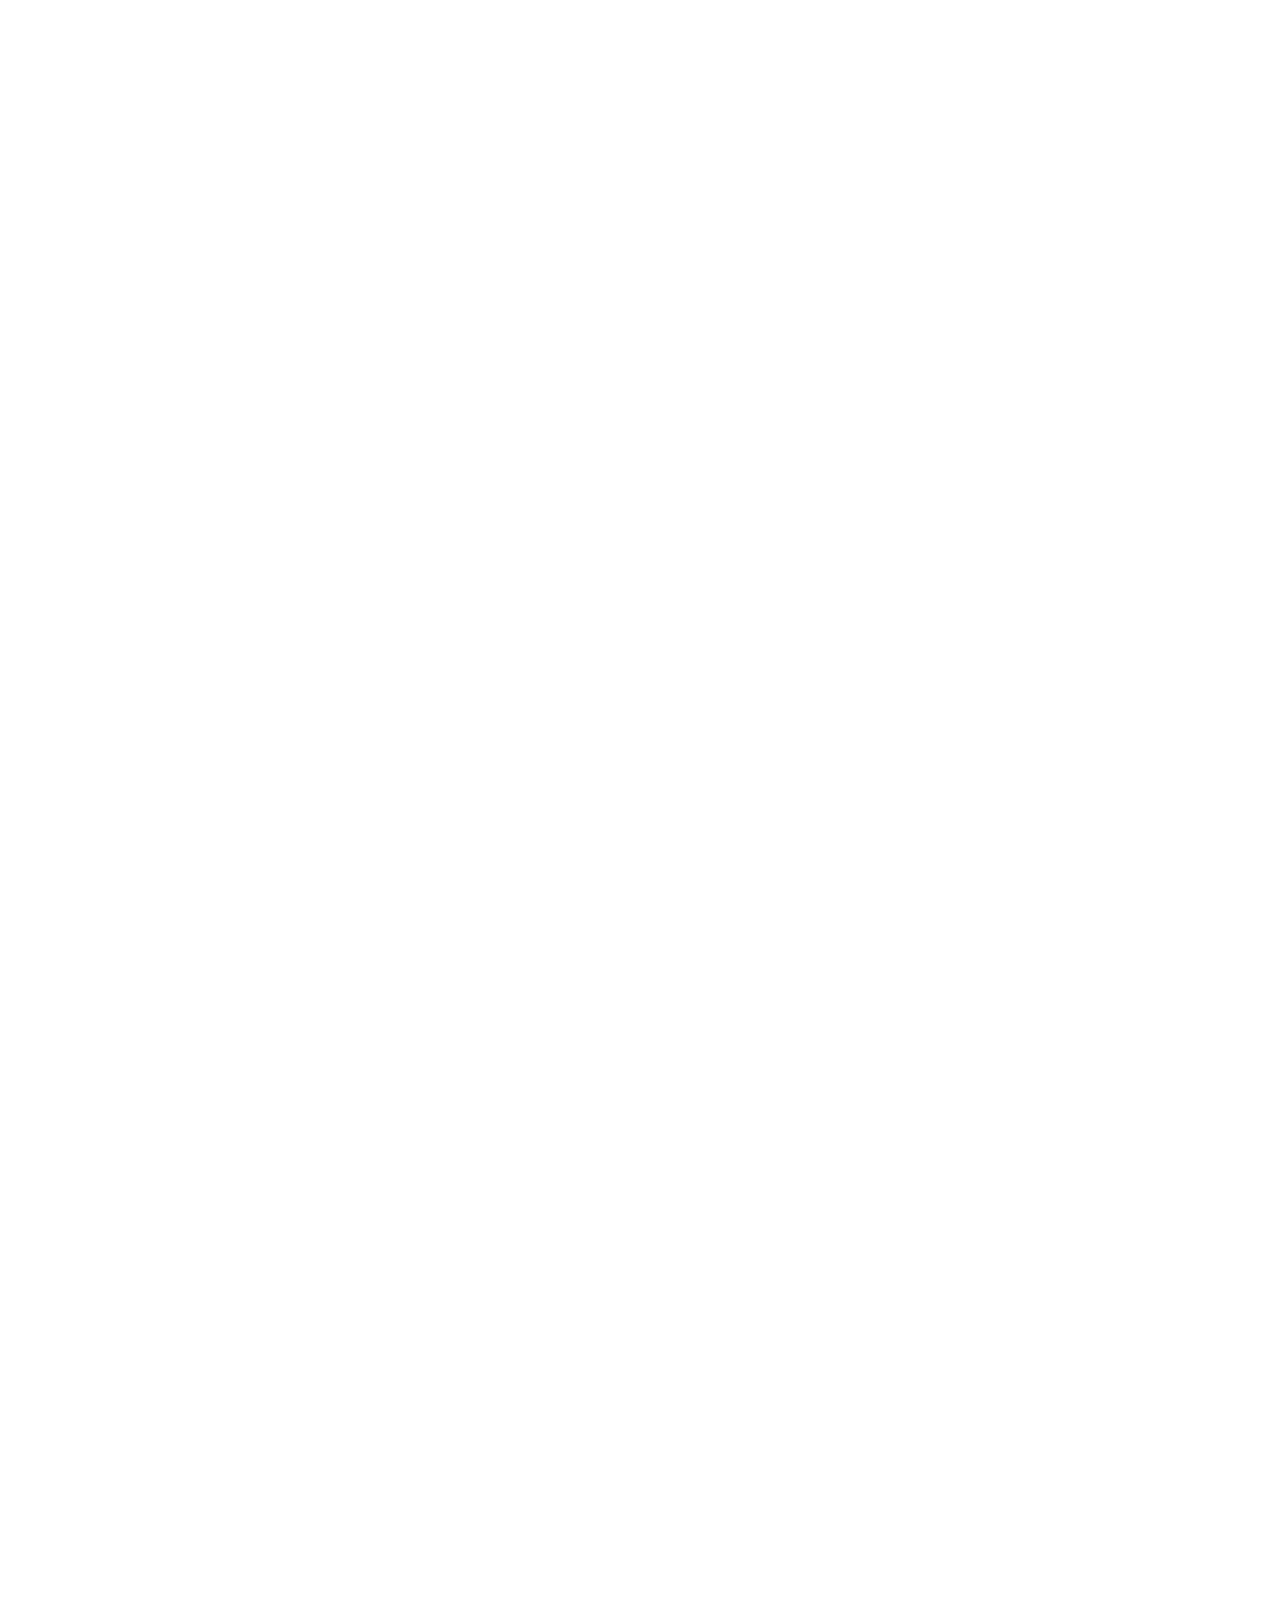
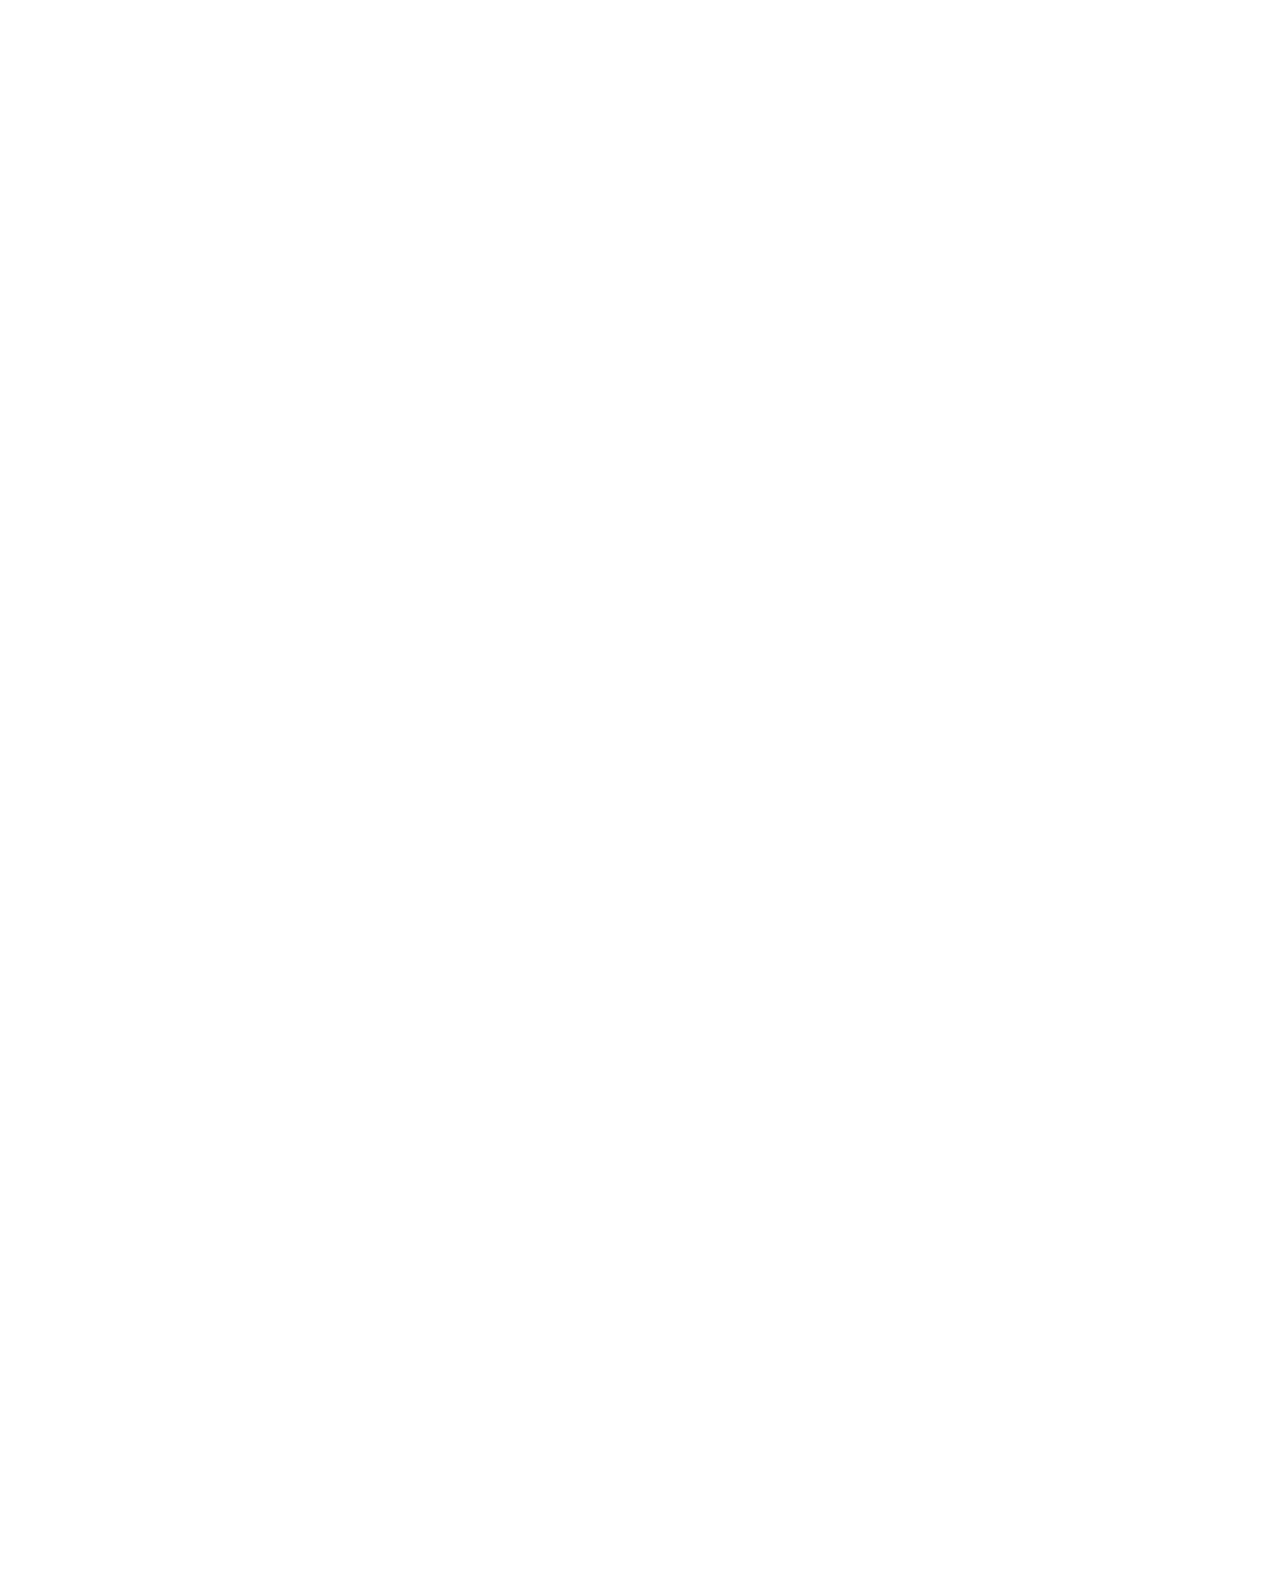
==== commit 1a205f9d: "2" ====
--- a/other_electro.html
+++ b/other_electro.html
@@ -42,6 +42,7 @@
                 <li ><a href="products.html" class="link">Все товары</a> </li>
                 <li ><a href="spare_parts.html" class="link">Запчасти для трансформаторов</a> </li>
                 <li ><a href="decorations.html" class="link">Материалы для ВЛ</a> </li>
+				<li ><a href="pribor.html" class="link">Измерительные приборы</a> </li>
                 <li ><a href="promotions.html" class="link">Прочее электрооборудование</a> </li>
                 <li ><a href="contacts.html" class="link e-mail">energotr07@yandex.ru</a> </li>
                 </ul>
@@ -65,13 +66,12 @@
 			<!-- WI-BASKET -->
 			<!--Filter-->
 			<div class="filter_cake">
-                <div class="filter filter_option">
+                <div class="filter">
                     <div class="type all active" data-filter="all">Все электрооборудование</div>
-                    <div class="type for_rza" data-filter="for_rza">Материалы и приборы для релейной защиты </div>
+                    <div class="type for_rza" data-filter="for_rza">Материалы для релейной защиты </div>
                     <div class="type va" data-filter="va">Выключатели автоматические</div>
                     <div class="type cakes_without_mastic" data-filter="cakes_without_mastic">Предохранители</div>
 					<div class="type cakes_without_mastic" data-filter="cakes_without_mastic">Изоляторы</div>
-					<div class="type cakes_without_mastic" data-filter="cakes_without_mastic">Коммутационные аппараты</div>
 					<div class="type other" data-filter="other">Прочее</div>
                    
                 </div>
@@ -132,7 +132,7 @@
 			</div>
 			<!--cart5-->
 			<div class="v all for_rza va">
-				<h2>Выключатель автоматический 2п ВА47-63 С16 4,5кА</h2>
+				<h2>Выключатель автоматический 2п <br> ВА47-63 С16 4,5кА</h2>
 				<div><img class="im" src="img/va4763C16-2p.png" /></div>
 				<button type="button" class="btn_items_page" data-toggle="modal" data-target="#" disabled>Еще фото </button>
 				<div>
@@ -144,7 +144,7 @@
 			</div>
 			<!--cart6-->
 			<div class="v all for_rza va">
-				<h2>Выключатель автоматический 2п ВА47-63 С10 4,5кА</h2>
+				<h2>Выключатель автоматический 2п <br> ВА47-63 С10 4,5кА</h2>
 				<div><img class="im" src="img/va4763C10-2p.png" /></div>
 				<button type="button" class="btn_items_page" data-toggle="modal" data-target="#" disabled>Еще фото </button>
 				<div>
@@ -168,7 +168,7 @@
 			</div>
 			<!--Cart8-->
 			<div class="v all for_rza va">
-				<h2>Выключатель автоматический 1п ВА47-63 С4 4,5кА</h2>
+				<h2>Выключатель автоматический 1п <br> ВА47-63 С4 4,5кА</h2>
 				<div><img class="im" src="img/va4763C4-1p.png" /></div>
 				<button type="button" class="btn_items_page" data-toggle="modal" data-target="#" disabled>Еще фото </button>
 				<div>
@@ -286,6 +286,7 @@
 				<div class="items_page_quantity">Кол-во: <input type="text" class="wicartnum" id="winum_R0017" value="1" data-min-value="1" data-max-value="2" /></div>
 				<button id="wicartbutton_R0017" class="button_addToCart" onclick="cart.addToCart(this, 'R0017', priceList['R0017'])">Купить</button>
 			</div>
+			
 
 		</div>
 			
@@ -299,11 +300,12 @@
 		</div>
 		<div class="footer_menu">
 			 <ul> Сайт
-			<li><a href="">На главную страницу</a></li>
-			<li><a href="">Все товары</a></li>
-			<li><a href="">Запчасти для трансформаторов</a></li>
-			<li><a href="">Материалы для ВЛ</a></li>
-			<li><a href="">Прочее электрооборудование</a></li>
+				<li><a href="index.html">На главную страницу</a></li>
+				<li><a href="products.html">Все товары</a></li>
+				<li><a href="spare_parts.html">Запчасти для трансформаторов</a></li>
+				<li><a href="">Материалы для ВЛ</a></li>
+				<li><a href="pribor.html">Измерительные приборы</a></li>
+				<li><a href="other_electro.html">Прочее электрооборудование</a></li>
 		</ul>
 		</div>
 		<div class="footer_contacts">
@@ -385,7 +387,7 @@
 
 			<!-- Modal footer -->
 			<div class="modal-footer">
-				<button type="button" class="btn btn-primary" data-dismiss="modal">Close</button>
+				<button type="button" class="btn btn-primary" data-dismiss="modal">Закрыть</button>
 			</div>
 
 		</div>
@@ -422,7 +424,7 @@
 
 			<!-- Modal footer -->
 			<div class="modal-footer">
-				<button type="button" class="btn btn-primary" data-dismiss="modal">Close</button>
+				<button type="button" class="btn btn-primary" data-dismiss="modal">Закрыть</button>
 			</div>
 
 		</div>
@@ -458,7 +460,7 @@
 
 			<!-- Modal footer -->
 			<div class="modal-footer">
-				<button type="button" class="btn btn-primary" data-dismiss="modal">Close</button>
+				<button type="button" class="btn btn-primary" data-dismiss="modal">Закрыть</button>
 			</div>
 
 		</div>
@@ -494,7 +496,7 @@
 
 			<!-- Modal footer -->
 			<div class="modal-footer">
-				<button type="button" class="btn btn-primary" data-dismiss="modal">Close</button>
+				<button type="button" class="btn btn-primary" data-dismiss="modal">Закрыть</button>
 			</div>
 
 		</div>
@@ -534,7 +536,7 @@
 
 			<!-- Modal footer -->
 			<div class="modal-footer">
-				<button type="button" class="btn btn-primary" data-dismiss="modal">Close</button>
+				<button type="button" class="btn btn-primary" data-dismiss="modal">Закрыть</button>
 			</div>
 
 		</div>
@@ -571,7 +573,7 @@
 
 			<!-- Modal footer -->
 			<div class="modal-footer">
-				<button type="button" class="btn btn-primary" data-dismiss="modal">Close</button>
+				<button type="button" class="btn btn-primary" data-dismiss="modal">Закрыть</button>
 			</div>
 
 		</div>
@@ -600,7 +602,7 @@
 
 			<!-- Modal footer -->
 			<div class="modal-footer">
-				<button type="button" class="btn btn-primary" data-dismiss="modal">Close</button>
+				<button type="button" class="btn btn-primary" data-dismiss="modal">Закрыть</button>
 			</div>
 
 		</div>
--- a/themes/theme1.css
+++ b/themes/theme1.css
@@ -13,7 +13,6 @@
 {
 font: normal 16px Arial;
 border-radius: 5px;
-background: #F0F0F0;
 text-align: center;
 
 }
@@ -36,8 +35,7 @@
 }
 .items_page_img img {
     background-color: #fff;
-    width: 500px;
-    height: 500px;
+ 
 }
 .items_page_img img:focus {
     transform: scale(2);
@@ -97,7 +95,6 @@
 .zoomer {
     background-position: 50% 50%;
     position: relative;
-    width: 500px;
     overflow: hidden;
     cursor: zoom-in;
     margin:15px 15px;
@@ -125,6 +122,9 @@
     line-height: 150%; /* 36px */
     cursor: pointer;
     padding: 5px 5px 5px 5px;
+    margin-left: 10px;
+    margin-right: 10px;
+    margin-top: 15px;
     
 }
 .active {
@@ -135,9 +135,9 @@
     font-weight: 400;
     line-height: 150%; /* 36px */
     background-color: #E9D758;
-    border: 3px solid #182F57;
+    border: 2px solid #182F57;
     border-radius: 30px;
-    padding: 5px 5px 5px 5px;
+    padding: 5px 15px 5px 15px;
    
 }
 .filter {
@@ -148,7 +148,32 @@
 .modal-dialog-scrollable {
  height: 100%;
 }
+.modal-body {
+   padding: 2rem;
+}
 
 .modal {
     height: auto;
+}
+.modal-dialog {
+    max-width: 800px;
+}
+.v_ps {
+    color: #122844;
+    text-align: center;
+    font-family: 'Inter';
+    font-size: 14px;
+    font-style: normal;
+    font-weight: 600;
+    line-height: 150%; /* 96px */
+    height: 80px;
+    margin-top: 15px;
+}
+.v_info {
+    height: 200px;
+}
+.filter_option {
+    flex-wrap: wrap;
+    width: 95%;
+    margin: 25px auto;
 }--- a/themes/wicart.css
+++ b/themes/wicart.css
@@ -21,7 +21,7 @@
 	color: #122844;
 	text-align: center;
 	font-family: 'Inter';
-	font-size: 25px;
+	font-size: 23px;
 	font-style: normal;
 	font-weight: 600;
 	line-height: 150%; /* 96px */
@@ -198,4 +198,5 @@
 	background: #000;
 	text-align: center;
 	cursor: pointer;	
-	}+	}
+	--- a/themes/style_menu.css
+++ b/themes/style_menu.css
@@ -41,7 +41,7 @@
 
 
 .link:hover {
-    color: rgba(226, 95, 106, 1);
+    color: #E9D758;
 }
 .menu_link {
    display: block;
--- a/themes/style_general.css
+++ b/themes/style_general.css
@@ -62,7 +62,7 @@
     font-weight: 600;
     line-height: 150%; /* 96px */
     margin-top: 364px;
-    width: 1000px;
+    width: 1030px;
  
 }
 section {
@@ -103,7 +103,7 @@
     width: 262px;
     height: 60px;
     flex-shrink: 0;
-    padding: 17px 30px;
+    padding: 17px 25px;
     display: block;
     line-height: 19px;
   
@@ -151,6 +151,7 @@
     flex-shrink: 0;
     padding: 50px 50px;
     box-shadow: 0px 4px 25px 0px rgba(11, 35, 59, 0.5);
+    margin: 0 35px;
 
     }
 .central_block_item p {
@@ -164,7 +165,7 @@
 }
 .central_block_items {
     display: flex;
-    justify-content: space-around;
+    justify-content: center;
     margin-top: 100px;
     margin-bottom: 80px;
 }
@@ -260,7 +261,7 @@
     color: #E9D758;
  }
 .footer_menu ul li, .footer_contacts ul li {
-    margin-top: 26px;
+    margin-top: 12px;
 }
 .footer_contacts ul li:last-child span {
     color: #E9D758;
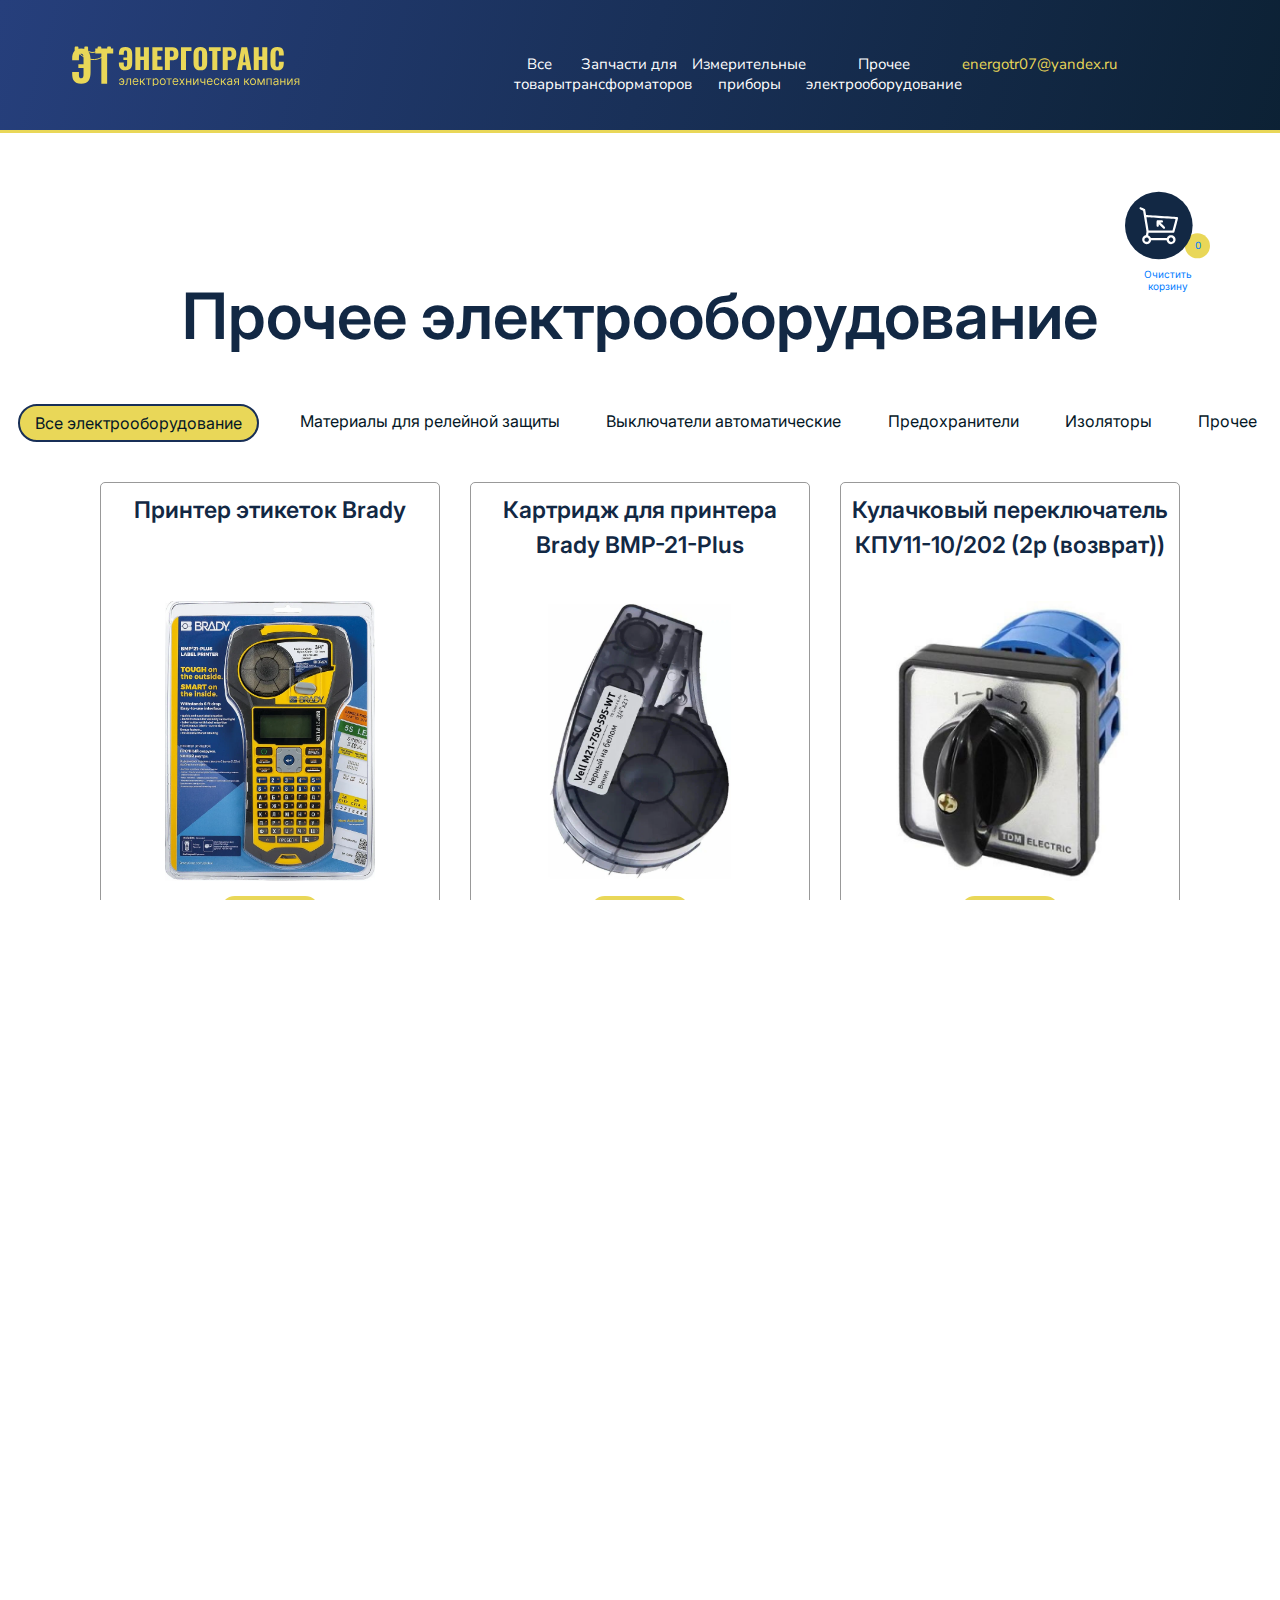
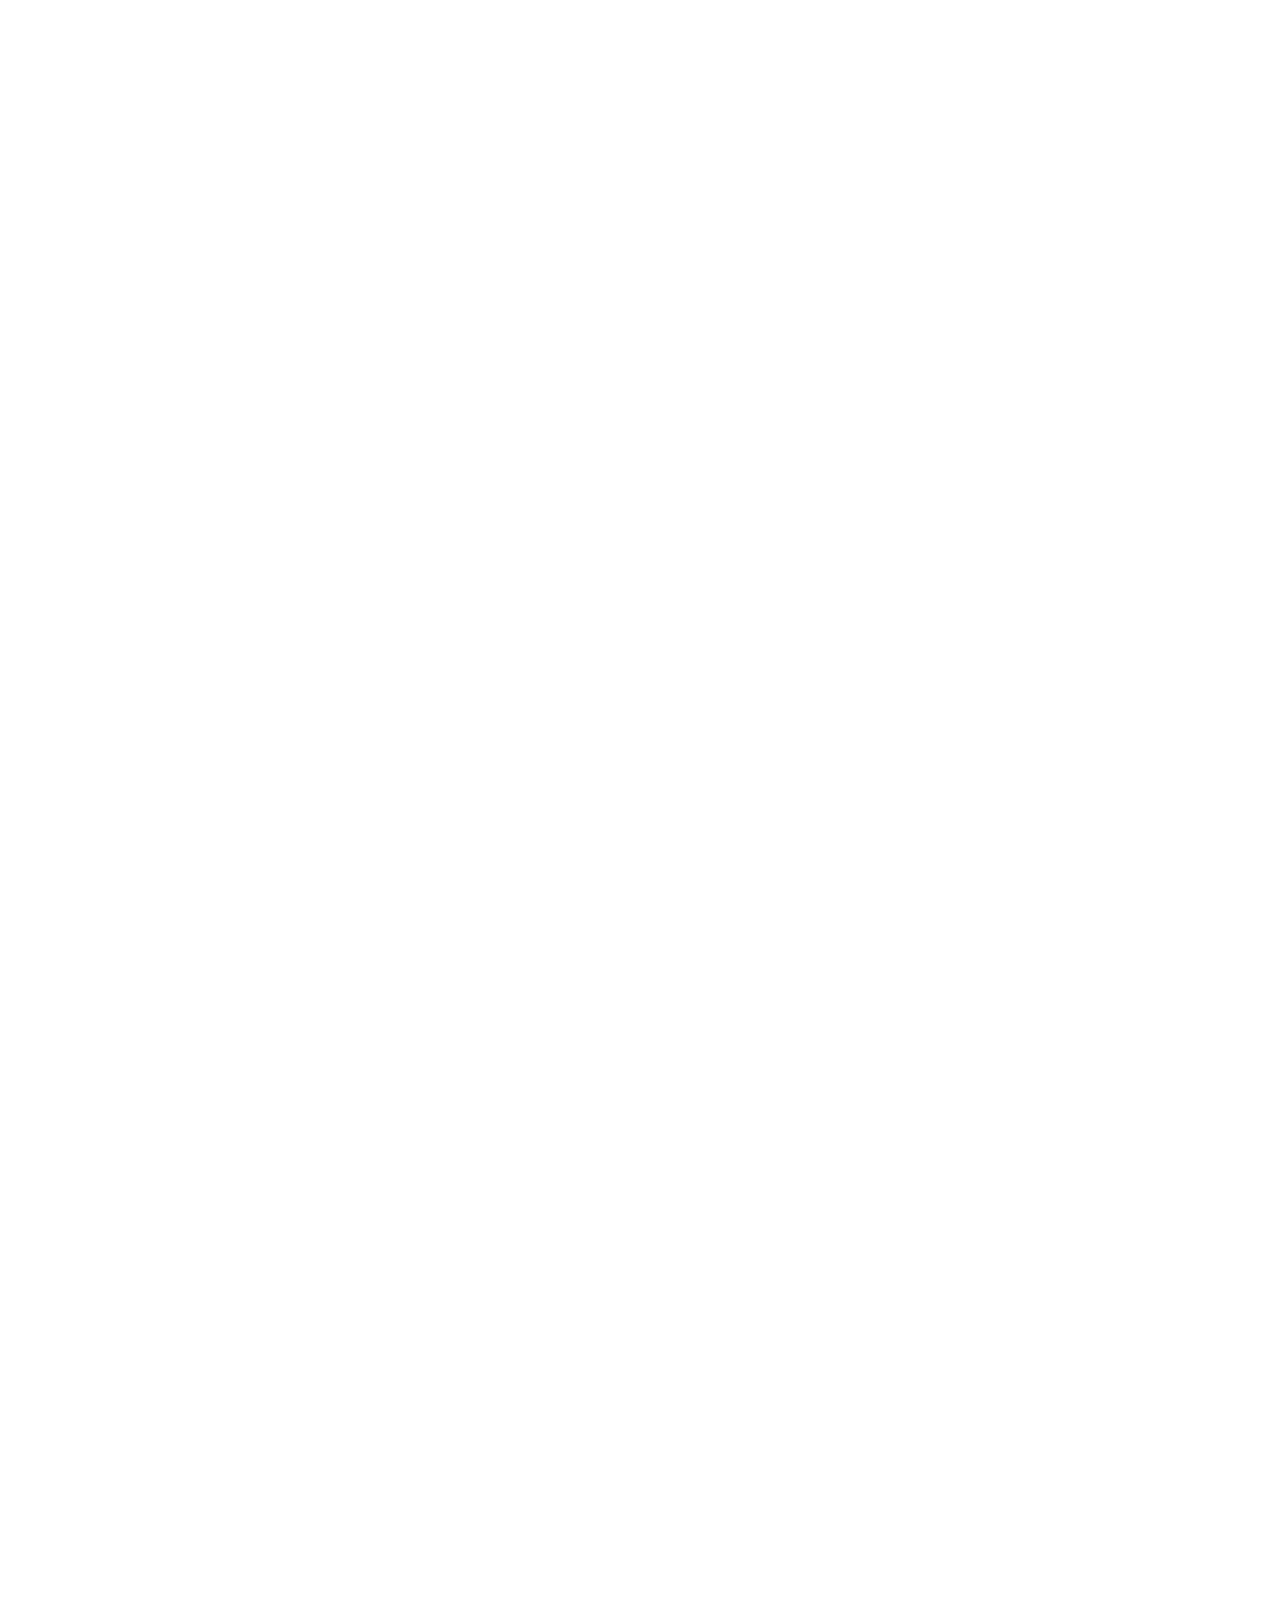
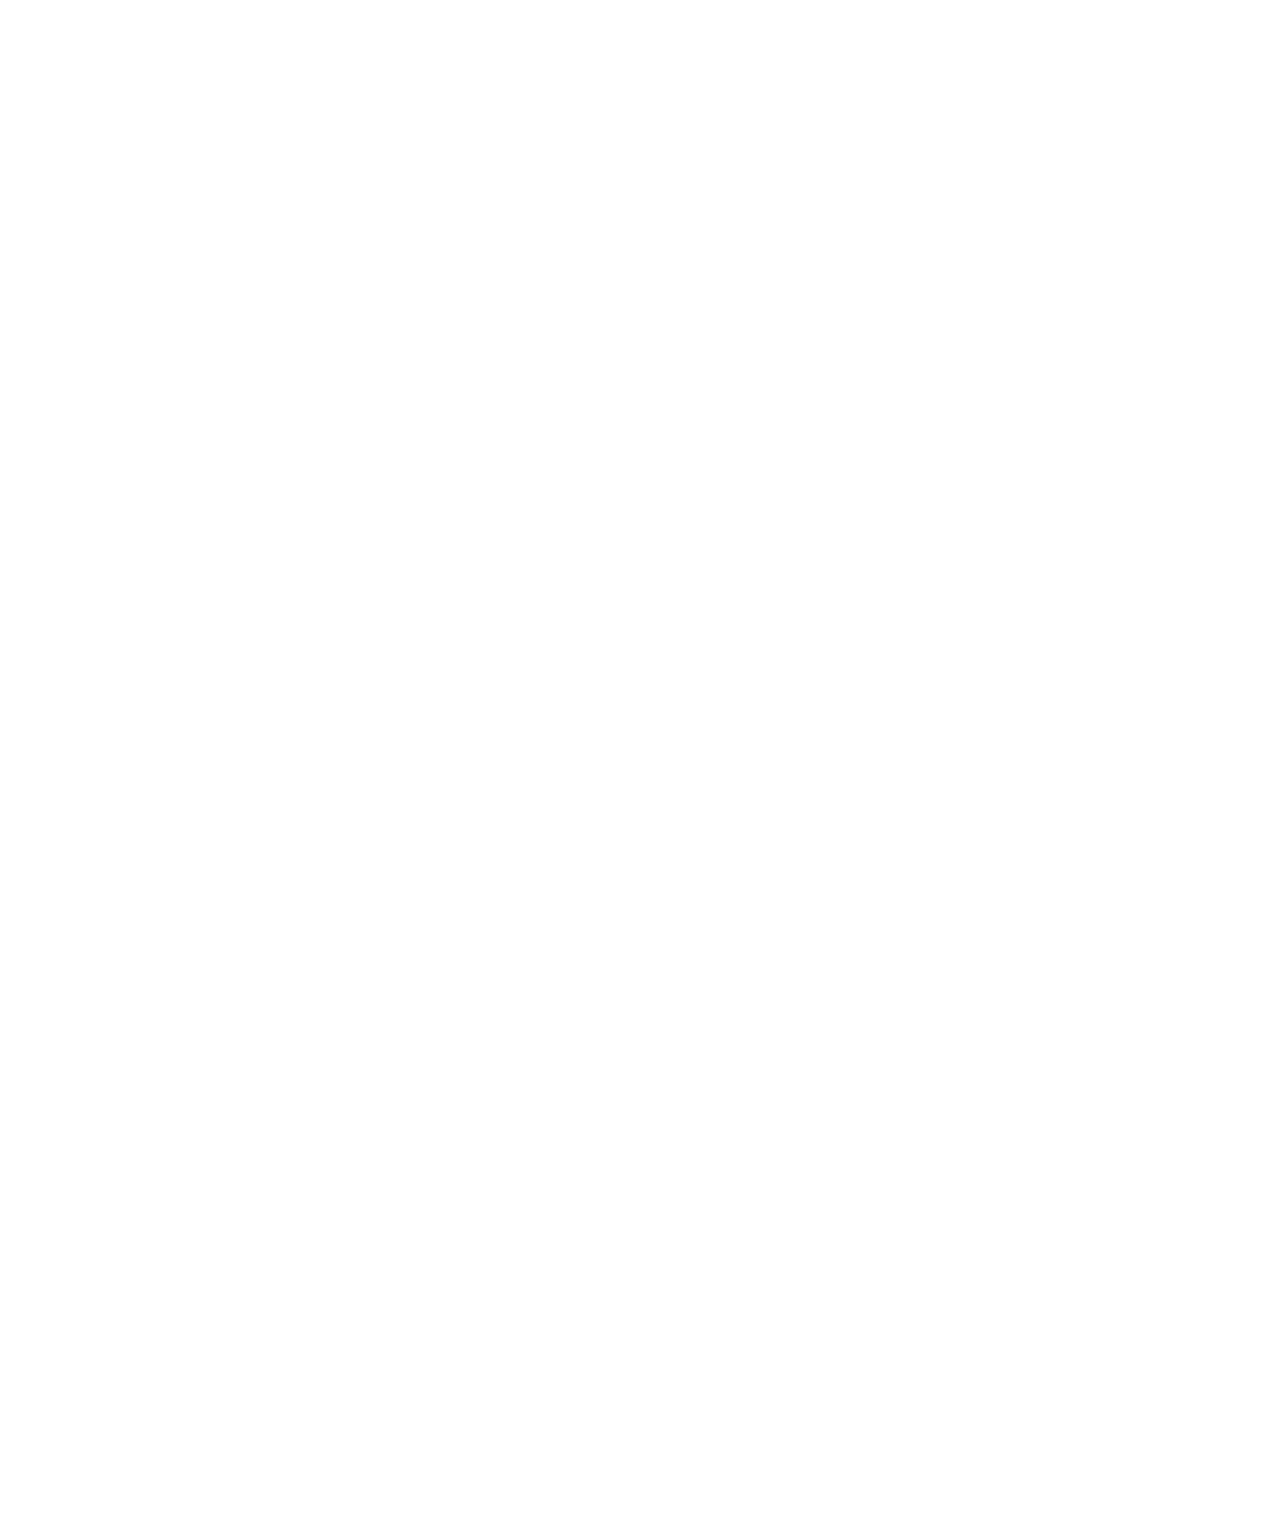
==== commit 7afae5c1: "5" ====
--- a/other_electro.html
+++ b/other_electro.html
@@ -41,7 +41,7 @@
                 <li ><a href="index.html" class="link menu_link">На главную страницу</a></li>
                 <li ><a href="products.html" class="link">Все товары</a> </li>
                 <li ><a href="spare_parts.html" class="link">Запчасти для трансформаторов</a> </li>
-                <li ><a href="decorations.html" class="link">Материалы для ВЛ</a> </li>
+
 				<li ><a href="pribor.html" class="link">Измерительные приборы</a> </li>
                 <li ><a href="promotions.html" class="link">Прочее электрооборудование</a> </li>
                 <li ><a href="contacts.html" class="link e-mail">energotr07@yandex.ru</a> </li>
@@ -303,7 +303,7 @@
 				<li><a href="index.html">На главную страницу</a></li>
 				<li><a href="products.html">Все товары</a></li>
 				<li><a href="spare_parts.html">Запчасти для трансформаторов</a></li>
-				<li><a href="">Материалы для ВЛ</a></li>
+				
 				<li><a href="pribor.html">Измерительные приборы</a></li>
 				<li><a href="other_electro.html">Прочее электрооборудование</a></li>
 		</ul>
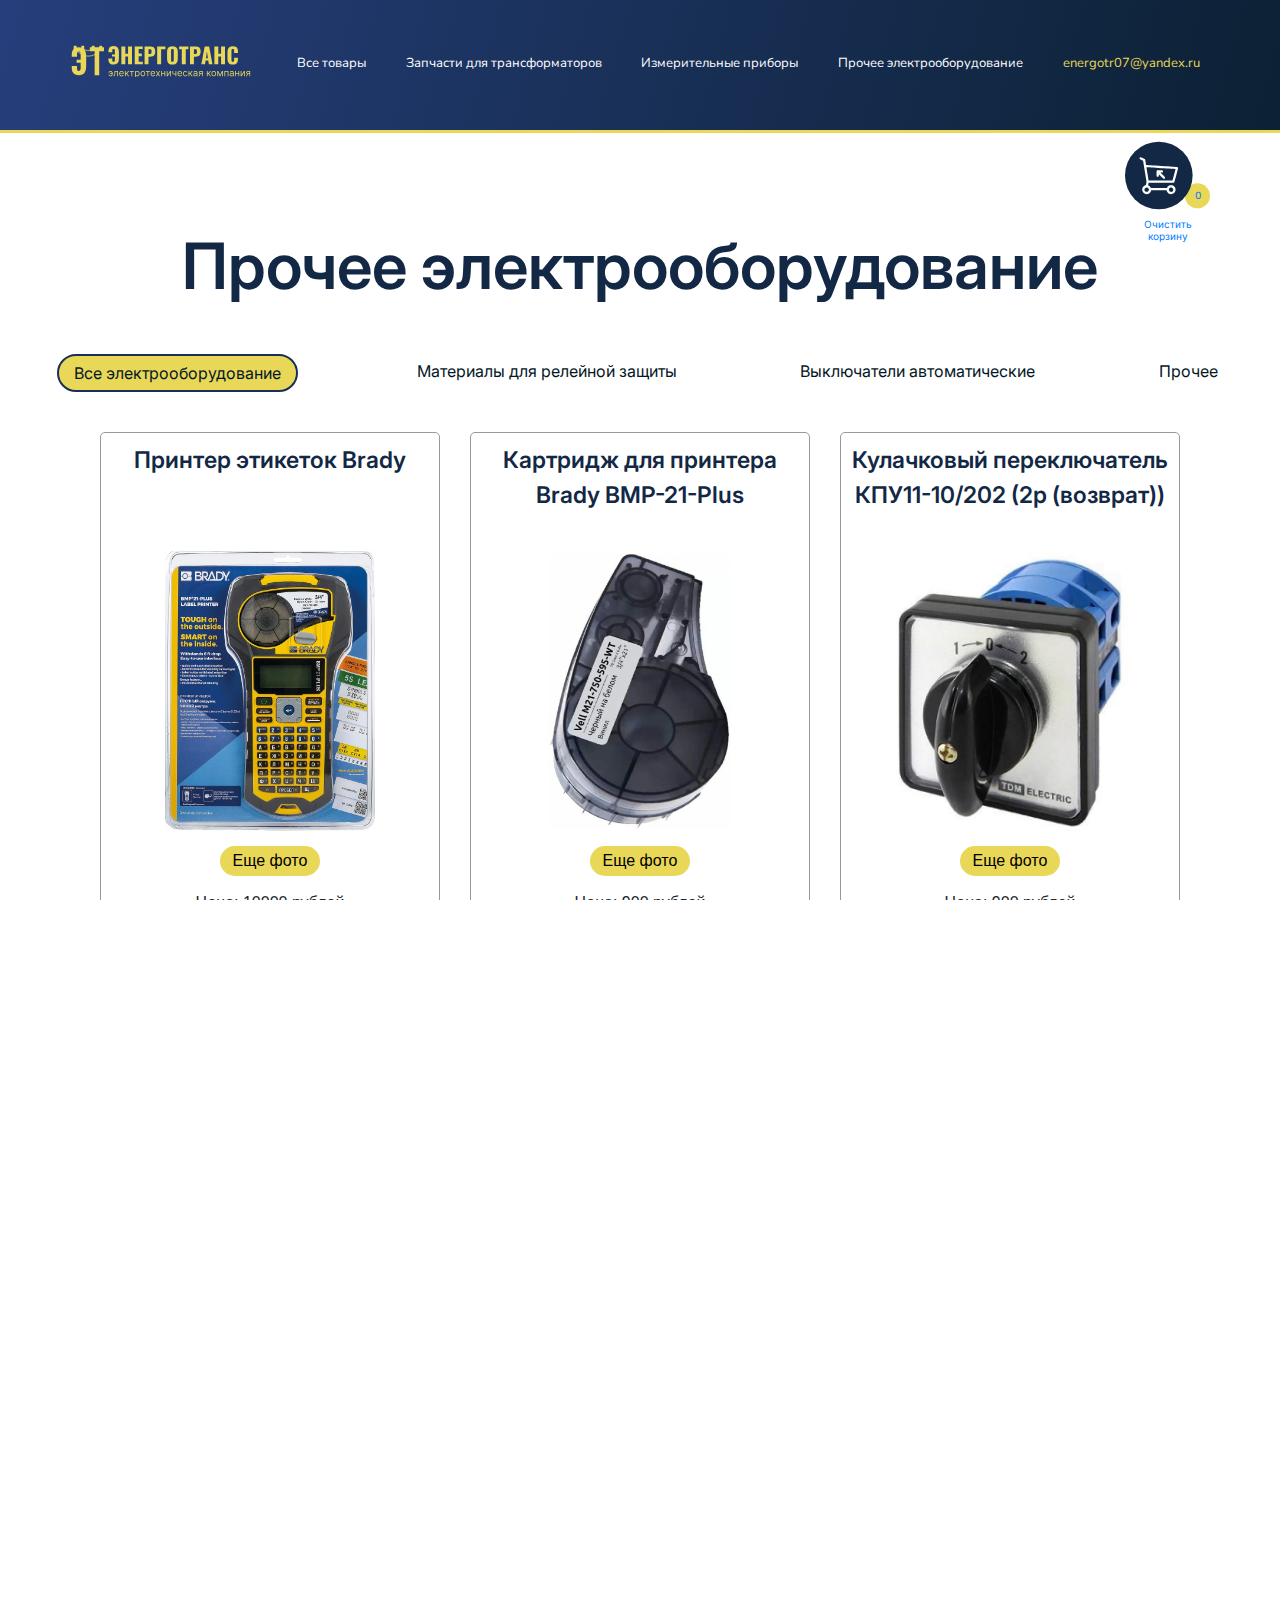
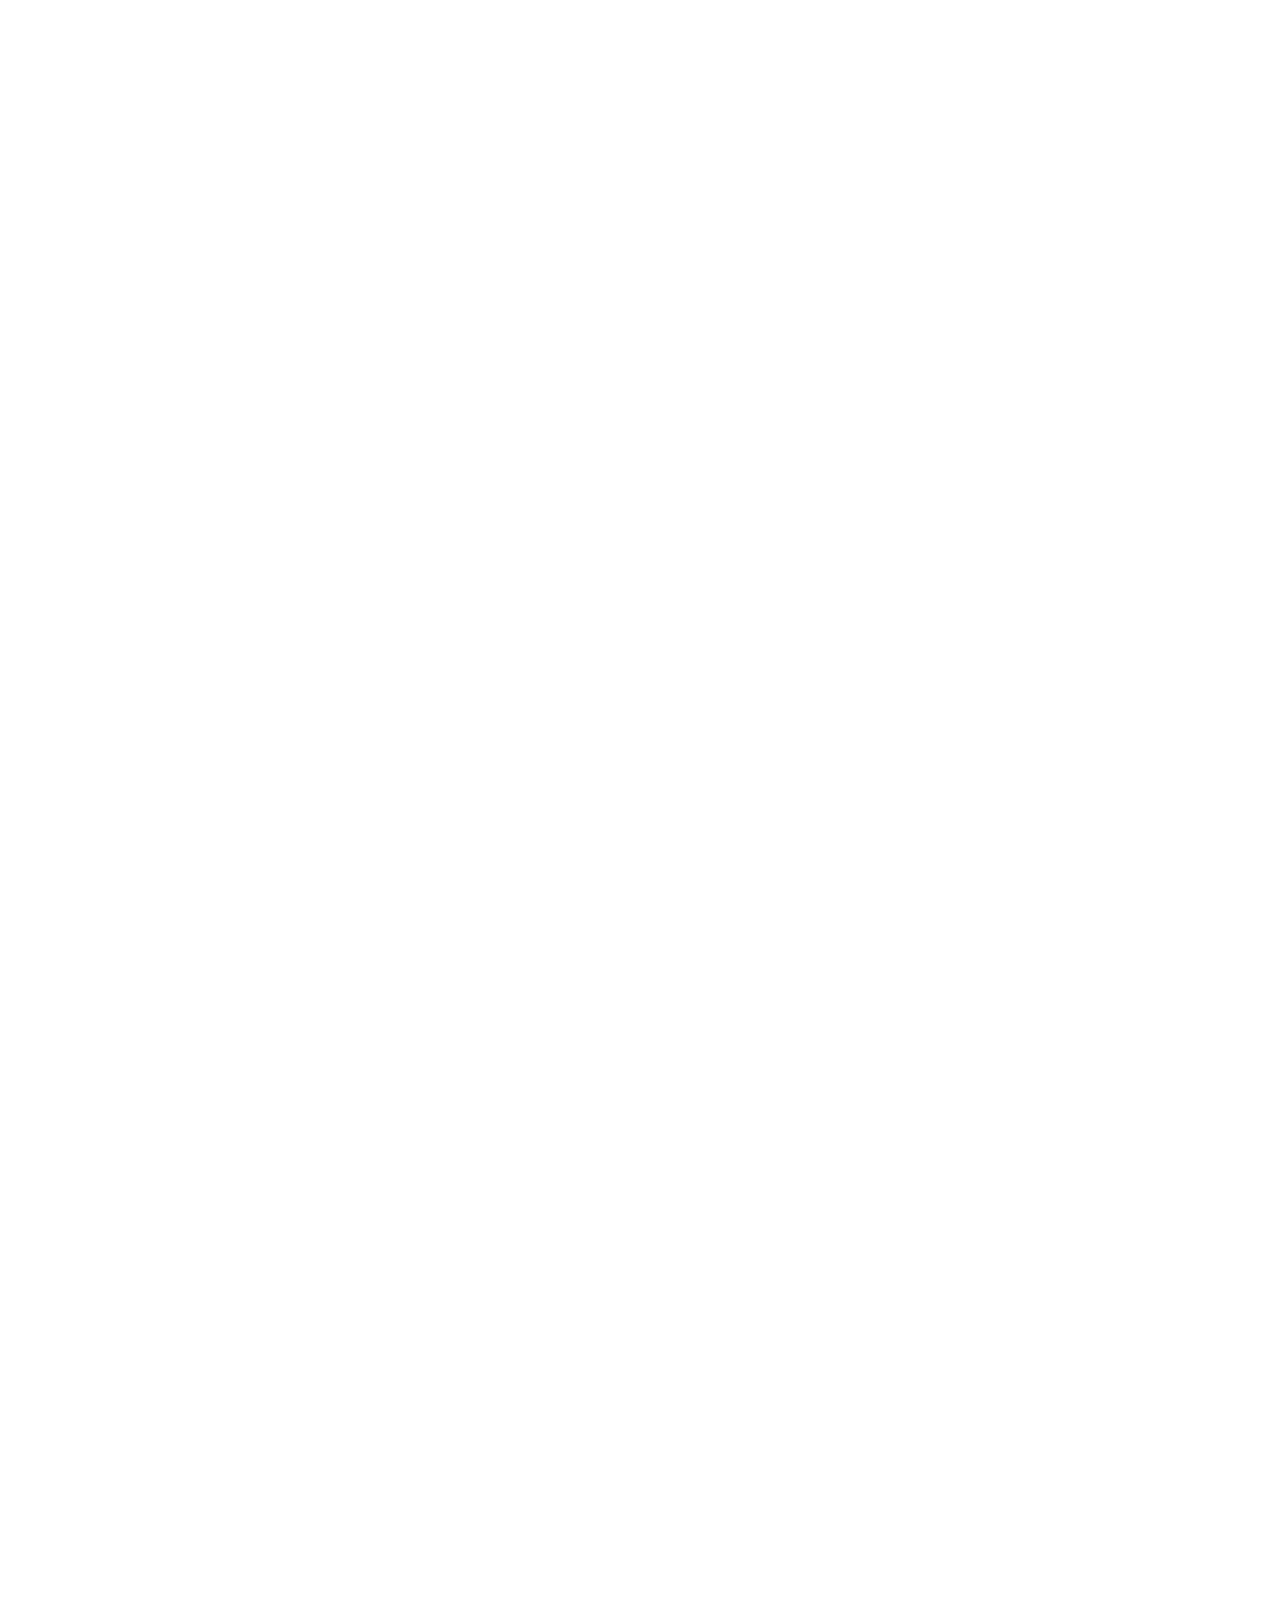
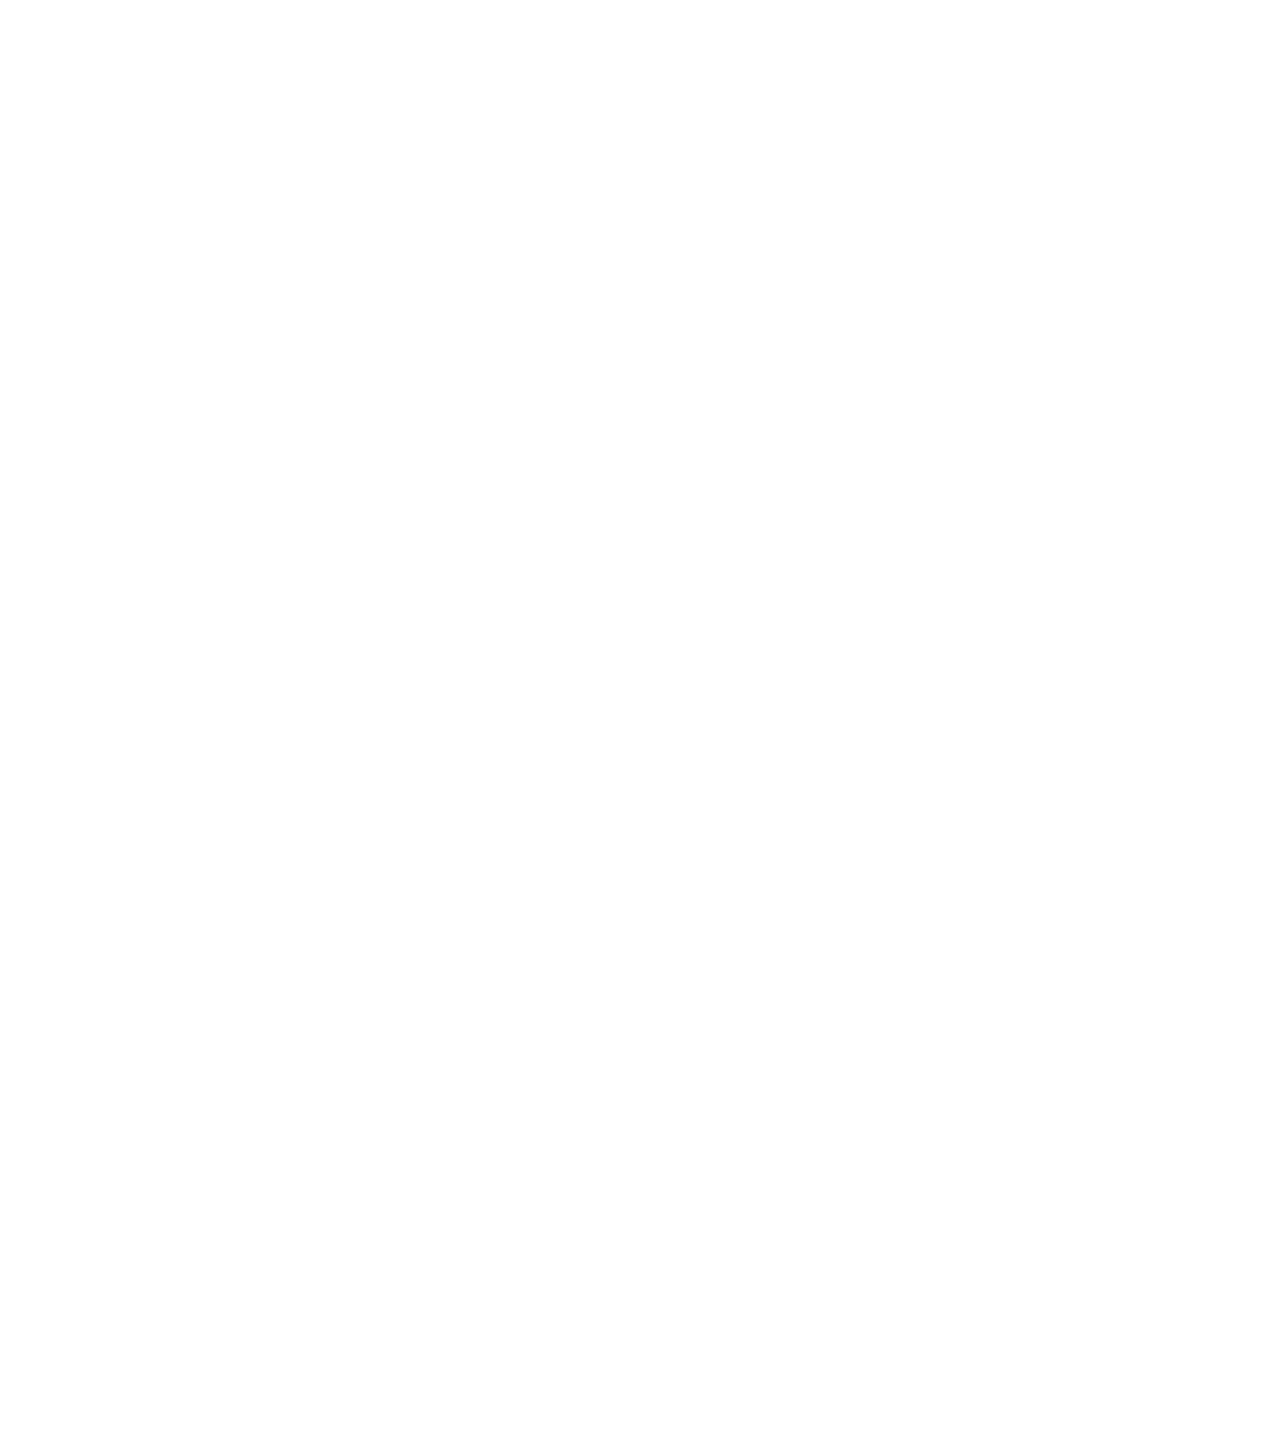
==== commit bb5b0dcf: "12" ====
--- a/other_electro.html
+++ b/other_electro.html
@@ -44,7 +44,7 @@
 
 				<li ><a href="pribor.html" class="link">Измерительные приборы</a> </li>
                 <li ><a href="promotions.html" class="link">Прочее электрооборудование</a> </li>
-                <li ><a href="contacts.html" class="link e-mail">energotr07@yandex.ru</a> </li>
+                <li  class="link e-mail">energotr07@yandex.ru </li>
                 </ul>
           
             </nav>
@@ -70,8 +70,7 @@
                     <div class="type all active" data-filter="all">Все электрооборудование</div>
                     <div class="type for_rza" data-filter="for_rza">Материалы для релейной защиты </div>
                     <div class="type va" data-filter="va">Выключатели автоматические</div>
-                    <div class="type cakes_without_mastic" data-filter="cakes_without_mastic">Предохранители</div>
-					<div class="type cakes_without_mastic" data-filter="cakes_without_mastic">Изоляторы</div>
+                <!--<div class="type cakes_without_mastic" data-filter="cakes_without_mastic">Предохранители</div>-->    
 					<div class="type other" data-filter="other">Прочее</div>
                    
                 </div>
@@ -81,7 +80,7 @@
 
 			<div class="items_page_block_cart">
 				<!--cart1-->
-				<div class="v all for_rza">
+				<div class="v all other for_rza">
 					<h2>Принтер этикеток Brady</h2>
 					<div><img class="im" src="img/brady.png" /></div>
 		    		<button type="button" class="btn_items_page" data-toggle="modal" data-target="#modal1">Еще фото </button>
@@ -95,7 +94,7 @@
 				<button id="wicartbutton_R001" class="button_addToCart" onclick="cart.addToCart(this, 'R001', priceList['R001'])">Купить</button>
 			</div>
 			<!--cart2-->
-			<div class="v all for_rza">
+			<div class="v all other for_rza">
 				<h2>Картридж для принтера Brady BMP-21-Plus</h2>
 				<div><img class="im" src="img/for_brady.png" /></div>
 				<button type="button" class="btn_items_page" data-toggle="modal" data-target="#modal2">Еще фото </button>
@@ -330,32 +329,27 @@
 
 <!---Форма для магазина-------------------------------->
 <div id="order" class="popup">
-<a href="#" onclick="cart.closeWindow('order', 0)" style="float:right">[закрыть]</a>
-<h4>Введите ваши контактные данные</h4>
-
-<form id="formToSend">
-<input id="fio" type="text" placeholder="Ваши фамилия и имя"  class="" />
-<input id="city" type="text" placeholder="Город"  class="text-input"/>
-<input id="phone" type="text" placeholder="Контактный телефон" class="text-input"/>
-<input id="email" type="text" placeholder="Электронная почта" class="" />
-<br>
-<textarea id="question" placeholder="Адрес"></textarea>
-<br>
-<b>Доставка:</b>
-<br>
-<select id="delivery">
-<option value="-">-</option>
-<option value="Почта РФ">Почта РФ</option>
-<option value="EMS">EMS</option>
-<option value="DHL">DHL</option>
-<option value="TNT">TNT</option>
-</select>
-<br>
-<input type="checkbox" value="V"> Предоплата
-</form>
-<button onclick="cart.sendOrder('formToSend,overflw,bsum');" href="#">Отправить заказ</button>
-</div>
-<!----------------------------------------------------->
+	<a href="#" onclick="cart.closeWindow('order', 0)" style="float:right"><img class="pop_close" src="img/close.svg" alt=""></a>
+	<h4 class="popup_header">Введите Ваши данные для заказа</h4>
+	
+	<form id="formToSend">
+	<input id="fio" type="text" placeholder="Ваши фамилия и имя"  class="" />
+	<input id="name" type="text" placeholder="Название организации"  class="" />
+	<input id="inn" type="text" placeholder="ИНН организации"  class="" />
+	<input id="city" type="text" placeholder="Город"  class="text-input"/>
+	<input id="phone" type="text" placeholder="Контактный телефон" class="text-input"/>
+	<input id="email" type="text" placeholder="Электронная почта" class="" />
+	<br>
+	<textarea id="question" placeholder="Адрес доставки" class=""></textarea>
+	<textarea id="delivery" type="text" placeholder="Способ доставки (указажите транпортную компанию или самовывоз)"></textarea>
+	<br>
+	
+	
+	
+	</form>
+	<button class="button_send_order" onclick="cart.sendOrder('formToSend,overflw,bsum');" href="#">Отправить заказ</button>
+	</div>
+	<!----------------------------------------------------->
 
 <!------------------MODAL---------------------------------------->
 <!-------Modal1----------------->
--- a/themes/theme1.css
+++ b/themes/theme1.css
@@ -26,6 +26,19 @@
     padding-left: 61px;
     font: normal 10px "inter";
     padding-top: 56px;
+}
+.index {
+    background-image: url(../img/cart_for_index.svg);
+    background-repeat: no-repeat;
+    background-size: 85px 85px;
+    width: 85px;
+    height: 85px;
+    display: block;
+    padding-left: 61px;
+    font: normal 10px "inter";
+    padding-top: 56px;
+   
+
 }
 
 .items_page_img {
@@ -176,4 +189,9 @@
     flex-wrap: wrap;
     width: 95%;
     margin: 25px auto;
+}
+@media(max-width:1000px) {
+    .Items_page_cart_block {
+        margin-right: 50px;
+    }
 }--- a/themes/wicart.css
+++ b/themes/wicart.css
@@ -55,7 +55,7 @@
 position: absolute;
 width: 800px;
 background: #fff;
-border: 8px solid #999;	
+
 padding: 20px;
 display: none;
 z-index: 1002;
@@ -95,15 +95,26 @@
 {
 table-layout: fixed;
 }
-
+#bsubject {
+	color: #000;
+	font-family: 'Inter';
+	font-size: 20px;
+	font-style: normal;
+	font-weight: 600;
+	line-height: normal;
+}
 .bitem td
 {
-font: normal 18px Arial;
-color: #999;
-padding: 5px;	
-border-bottom: 1px solid #999;	
-border-right: 2px solid #FFF;
-overflow: hidden;
+	color: #000;
+	font-family: 'Inter';
+	font-size: 12px;
+	font-style: normal;
+	font-weight: 400;
+	line-height: normal;
+	padding: 5px;	
+	border-bottom: 1px solid #999;	
+	border-right: 2px solid #FFF;
+	overflow: hidden;
 }
 
 .bitem td:nth-child(1) { width: 50px; }
@@ -123,19 +134,38 @@
 }
 .bbutton
 {
-color: #999;
--webkit-box-shadow: 0px 0px 3px 0px rgba(50, 50, 50, 0.75);
--moz-box-shadow:    0px 0px 3px 0px rgba(50, 50, 50, 0.75);
-box-shadow:         0px 0px 3px 0px rgba(50, 50, 50, 0.75);	
-padding: 5px;
-font: bold 16px Arial;	
+    font-family: 'Inter';
+    font-size: 14px;
+    font-style: normal;
+    font-weight: 700;
+    line-height: 150%;
+    border-radius: 30px;
+    border: 3px solid #E9D758;
+    background: #E9D758;
+    width: 160px;
+    height: 36px;
+    flex-shrink: 0;
+    /* padding: 25px; */
+    display: block;
 float: right;
 }
+.bbutton:hover {
+	box-shadow: 0px 4px 25px 0px #182F57;
+    color: rgba(18, 40, 68, 1);
+	transform: scale(0.99);
+}
+.bbutton:focus {
+	outline: none;
+}
 #bsum
 {
-float: right;
-margin: 0 20px;	
-font: normal 18px Arial;
+	float: right;
+	margin: 7px 20px;	
+	font-family: 'Inter';
+	font-size: 14px;
+	font-style: normal;
+	font-weight: 700;
+	line-height: 150%;
 }
 .popup {
     background: none repeat scroll 0 0 #F2F2F2;
@@ -152,6 +182,17 @@
 .popup h4	{
 		margin-bottom: 4px;
 	}
+.pop_close {
+	width: 50%;
+}
+.popup_header {
+	font-family: 'Inter';
+    font-size: 20px;
+    font-style: normal;
+    font-weight: 700;
+    line-height: 150%;
+	text-align: center;
+}
 	.popup form	{
 		padding: 30px 0 0 0;
 	}
@@ -177,7 +218,7 @@
     display: block;
     font-style: italic;
     margin-bottom: 10px;
-    text-align: left;
+    text-align: center;
     width: 100%;
     border: 1px solid #D9D9D9;
     
@@ -191,12 +232,48 @@
 	{
 	width: 20px; 
 	height: 20px;
-	border: 1px solid #000;
+	border: 1px solid #182F57;
 	margin: 0 5px;
 	display: inline-block;	
 	color: #FFF;
-	background: #000;
+	background: #182F57;
 	text-align: center;
 	cursor: pointer;	
-	}
-	+	border-radius: 30px;
+	}
+	
+.img_close {
+	width: 50%;
+    margin-bottom: 25px;
+}
+.img_close_yellow {
+	background: #E9D758;
+    width: 33%;
+    border-radius: 30px;
+    padding: 5px 5px;
+    margin-left: 18px;
+}
+.button_send_order {
+	font-family: 'Inter';
+    font-size: 14px;
+    font-style: normal;
+    font-weight: 700;
+    line-height: 150%;
+    border-radius: 30px;
+    border: 3px solid #E9D758;
+    background: #E9D758;
+    width: 160px;
+    height: 36px;
+    flex-shrink: 0;
+    /* padding: 25px; */
+    display: block;
+    float: right;
+}
+.button_send_order:hover {
+	box-shadow: 0px 4px 25px 0px #182F57;
+	transform: scale(0.95);
+
+}
+.button_send_order:focus{
+	outline: none;
+}--- a/themes/style_menu.css
+++ b/themes/style_menu.css
@@ -71,7 +71,7 @@
    bottom: 0;
    -webkit-box-orient: vertical;
    -webkit-box-direction: normal;
-   background: rgba(28, 12, 9, 1);
+   background: linear-gradient(108deg, #263F7C 1.34%, #0C2134 49.64%, #021220 100%);
 }
 
 .menu {
@@ -110,7 +110,7 @@
    height: 5px;
    position: relative;
    width: 35px;
-   background: #E25F6A;
+   background: #E9D758;;
    transform: matrix(1, 0, 0, -1, 0, 0);
    border-radius: 10px;
 }
@@ -126,7 +126,7 @@
    position: absolute;
    transition: all .2s ease-out;
    width: 100%;
-   background: #E25F6A;
+   background: #E9D758;
    transform: matrix(1, 0, 0, -1, 0, 0);
    border-radius: 10px;
 }
@@ -364,7 +364,6 @@
       flex-direction: row;
       width: 100%;
       margin-top: 48px;
-      max-width: 573px ;
       margin: 48px 142px 0 142px;
 
    }
@@ -379,7 +378,7 @@
 
    .link {
       margin-top: 5px;
-      font-size: 17px;
+      font-size: 16px;
    }
    .menu_link {
       display: none;
@@ -455,7 +454,7 @@
       flex-direction: row;
       width: 100%;
       margin-top: 48px;
-      max-width: 517px ;
+     
       margin: 48px auto 0 auto;
 
    }
@@ -546,7 +545,7 @@
       flex-direction: row;
       width: 100%;
       margin-top: 48px;
-      max-width: 490px ;
+  
       margin: 49px auto 0 auto;
 
    }
@@ -600,6 +599,15 @@
 
    }
 }
+@media(max-width:1439px) {
+   .link {
+      margin-right: 10px;
+      margin-top: 5px;
+      font-size: 13px;
+      margin-left: 10px;
+  }
+}
+
 @media(max-width:767px) {
    .header_page {
       margin: 0 50px;
--- a/themes/style_general.css
+++ b/themes/style_general.css
@@ -61,8 +61,8 @@
     font-style: normal;
     font-weight: 600;
     line-height: 150%; /* 96px */
-    margin-top: 364px;
-    width: 1030px;
+    margin-top: 155px;
+    max-width: 1030px;
  
 }
 section {
@@ -77,7 +77,7 @@
     margin-right: 70px;
 }
 .main_block_wrapper img {
-    margin-top: 206px;
+    margin-top: 60px;
     margin-bottom: 143px;
 }
 .main_txt {
@@ -106,11 +106,13 @@
     padding: 17px 25px;
     display: block;
     line-height: 19px;
+    text-align: center;
   
 }
 .products_button:hover {
     transform: scale(0.95);
     box-shadow: 0px 4px 25px 0px #E9D758;
+    color: #FFF;
 }
 .main_block {
     display: block;
@@ -180,6 +182,7 @@
  }
  .lite:hover {
     box-shadow: 0px 4px 25px 0px #182F57;
+    color: rgba(18, 40, 68, 1);;
  }
  .contacts_block_header {
     color: #E9D758;
@@ -203,6 +206,8 @@
     line-height: 150%; /* 36px */
     text-align: center;
     margin-top: 80px;
+    margin-left: auto;
+    margin-right: auto;
  }
  .contacts_block_phone, .contacts_block_email {
     display: flex;
@@ -303,11 +308,11 @@
     font-style: normal;
     font-weight: 600;
     line-height: 150%; /* 96px */
-    margin-bottom: 200px;
+    margin-bottom: 130px;
 }
 .products_block_wrapper {
     background-color: #FFF;
-    padding-top: 114px;
+
     padding-bottom: 114px;
     
     
@@ -331,6 +336,11 @@
     max-width: 1920px;
     margin: 0 auto;
 }
+.products_block_item img {
+    width: 500px;
+    height: 600px;
+  
+}
 .items_page {
     background-color: #FFF;
 }
@@ -343,4 +353,289 @@
     font-weight: 600;
     line-height: 150%; /* 96px */
    
-}+}
+@media(max-width:1800px) {
+    .main_block_wrapper img {
+        width: 40%;
+    }
+    .central_block_item {
+        width: 28%;
+    }
+}
+@media(max-width:1600px) {
+    .main_header,
+    .contacts_block_header,
+    .central_block_header {
+        font-size: 60px;
+    }
+    .central_block_item_header h3 {
+        font-size: 43px;
+    }
+    .central_block_item p,
+    .footer_menu ul li a, 
+    .footer_contacts ul li, 
+    .footer_address p,
+    .products_button  {
+        font-size: 16px;
+    }
+    .main_txt,
+    .contacts_block_txt,
+    .contacts_block_phone p, 
+    .contacts_block_email p {
+        font-size: 23px;
+    }
+    .Items_page_cart_block {
+        padding-top: 0;
+    }
+
+}
+@media(max-width:1439px) {
+    .main_header, 
+    .contacts_block_header, 
+    .central_block_header {
+        font-size: 55px;
+    }
+    .main_txt, 
+    .contacts_block_txt, 
+    .contacts_block_phone p, 
+    .contacts_block_email p {
+        font-size: 22px;
+    }
+    .main_block_wrapper img {
+        width: 37%;
+    }
+    .central_block_item_header h3 {
+        font-size: 41px;
+    }
+    .central_block_item p,
+    .footer_menu ul li a, 
+    .footer_contacts ul li, 
+    .footer_address p, 
+    .products_button {
+        font-size: 15px;
+    }
+    .central_block_item p {
+        margin-top: 35px;
+    }
+    .products_button {
+        width: 220px;
+        height: 56px;
+        padding: 14px 25px;
+    }
+    .contacts_block_phone img, 
+    .contacts_block_email img
+     {
+        width: 25%;
+    }
+    .main_header {
+        margin-top: 75px;
+    }
+}
+@media(max-width:1300px) {
+    .main_header, 
+    .contacts_block_header, 
+    .central_block_header {
+        font-size: 50px;
+    }
+    .main_header {
+        margin-top: 68px;
+        max-width: 615px;
+    }
+    .header_logo img {
+        width: 95%;
+    }
+    .central_block_item_header h3 {
+        font-size: 39px;
+    }
+    .central_block_item p {
+        margin-top: 34px;
+    }
+    .central_block_item {
+        padding: 40px 40px;
+        margin: 0 25px;
+    }
+    .products_button {
+        width: 212px;
+        height: 56px;
+        padding: 14px 15px;
+    }
+    .central_block {
+        padding-bottom: 114px;
+    }
+    .contacts_block_phone img, 
+    .contacts_block_email img {
+        width: 23%;
+    }
+    .footer_menu ul li, 
+    .footer_contacts ul li,
+    .footer_address p {
+        margin-top: 8px;
+    }
+    .footer_menu ul,
+    .footer_contacts ul,
+    .footer_address {
+        font-size: 20px;
+    }
+}
+@media(max-width:1200px) {
+    .link {
+        margin-top: 4px;
+        font-size: 11px;
+       
+    }
+    .index {
+        background-size: 70px 70px;
+        width: 70px;
+        height: 70px;
+        padding-left: 49px;
+        padding-top: 46px;
+    }
+    .main_header, 
+    .contacts_block_header, 
+    .central_block_header {
+        font-size: 48px;
+    }
+    .main_header {
+        margin-top: 51px;
+        max-width: 575px;
+    }
+    .main_txt, 
+    .contacts_block_txt, 
+    .contacts_block_phone p, 
+    .contacts_block_email p {
+        font-size: 20px;
+    }
+    .central_block_item p, 
+    .footer_menu ul li a, 
+    .footer_contacts ul li, 
+    .footer_address p, 
+    .products_button {
+        font-size: 14px;
+    }
+    .central_block_item_header h3 {
+        font-size: 38px;
+    }
+    .contacts_block_phone img, 
+    .contacts_block_email img {
+        width: 21%;
+    }
+    .contacts_block_phone p, 
+    .contacts_block_email p {
+        margin-left: 25px;
+    }
+    .footer_logo img {
+        width: 95%;
+    }
+    
+}
+@media(max-width:1100px) {
+    .link {
+   
+       font-size: 14px;
+   }
+   .main_header, 
+   .contacts_block_header, 
+   .central_block_header {
+    font-size: 42px;
+    }
+    .main_header {
+      max-width: 500px;
+    }
+    .main_txt, 
+    .contacts_block_txt, 
+    .contacts_block_phone p, 
+    .contacts_block_email p {
+        font-size: 18px;
+    }
+    .central_block_item p, 
+    .footer_menu ul li a, 
+    .footer_contacts ul li, 
+    .footer_address p, 
+    .products_button {
+        font-size: 13px;
+    }
+    .products_button {
+        width: 200px;
+        height: 52px;
+        padding: 12px 12px;
+    }
+    .central_block_item_header h3 {
+        font-size: 36px;
+        margin-left: 16px;
+    }
+    .central_block_item {
+        padding: 30px 30px;
+        height: 392px;
+    }
+    .central_block {
+        padding-bottom: 100px;
+    }
+    .contacts_block_wrapper {
+        padding-top: 90px;
+        padding-bottom: 90px;
+    }
+    .contacts_block_txt {
+        margin-top: 65px;
+    }
+    .contacts_block_phone, 
+    .contacts_block_email {
+        margin-top: 50px;
+    }
+ }
+ @media(max-width:1000px) {
+    .header_page {
+        margin: 0 50px 18px 50px;
+    }
+    .main_block_wrapper {
+        margin-left: 50px;
+        margin-right: 50px;
+    }
+    .index {
+        background-size: 60px 60px;
+        width: 60px;
+        height: 60px;
+        padding-left: 42px;
+        padding-top: 39px;
+    }
+    .main_header, 
+    .contacts_block_header, 
+    .central_block_header {
+        font-size: 40px;
+    }
+    .main_header {
+        max-width: 480px;
+    }
+    .main_txt {
+     
+        margin-top: 58px;
+        margin-bottom: 58px;
+    }
+    .main_header {
+        margin-top: 39px;
+    }
+    .header_logo {
+        margin-top: 27px;
+    }
+    .central_block {
+        padding-top: 80px;
+        padding-bottom: 80px;
+    }
+    .central_block_item_header img {
+        width: 20%;
+    }
+    .central_block_item_header h3 {
+        font-size: 31px;
+        margin-left: 12px;
+    }
+    .central_block_item p, 
+    .footer_menu ul li a, 
+    .footer_contacts ul li, 
+    .footer_address p, 
+    .products_button {
+        font-size: 12px;
+    }
+    .central_block_item {
+       margin: 0 18px;
+    }
+
+ }
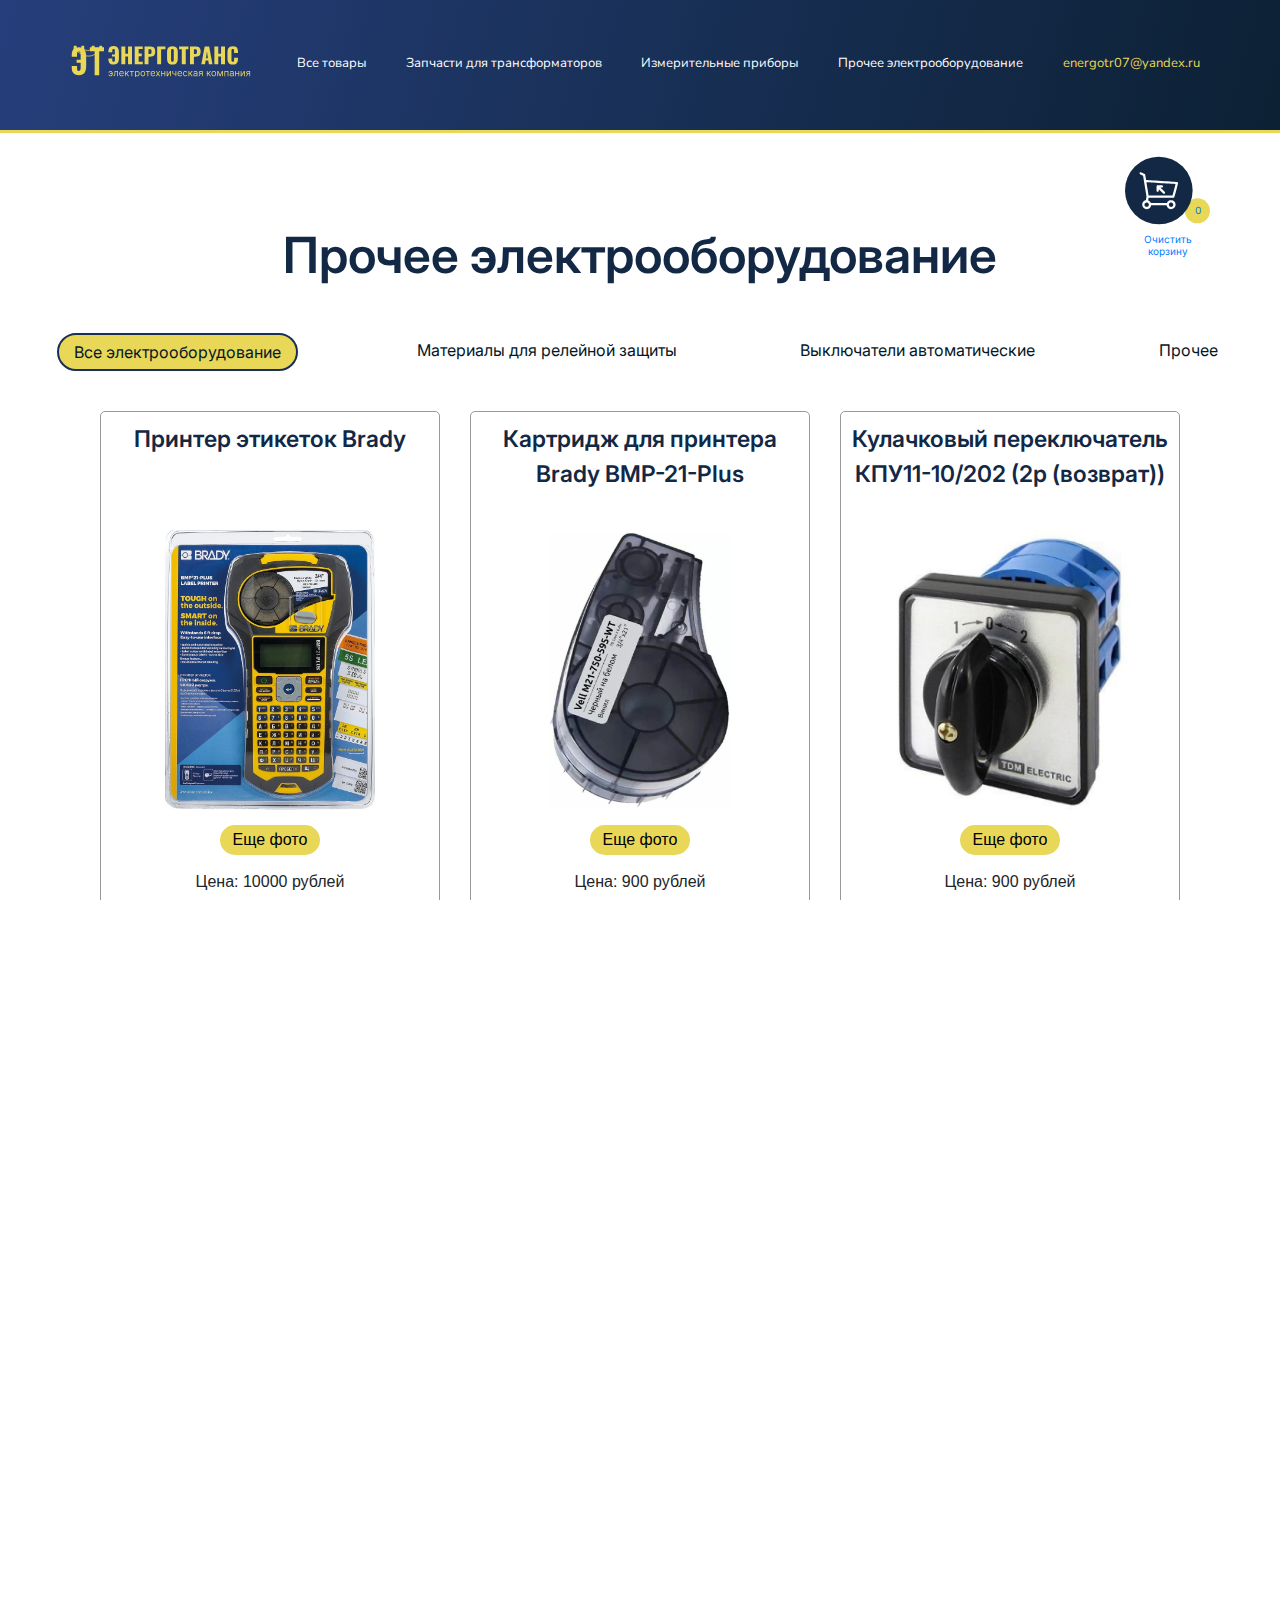
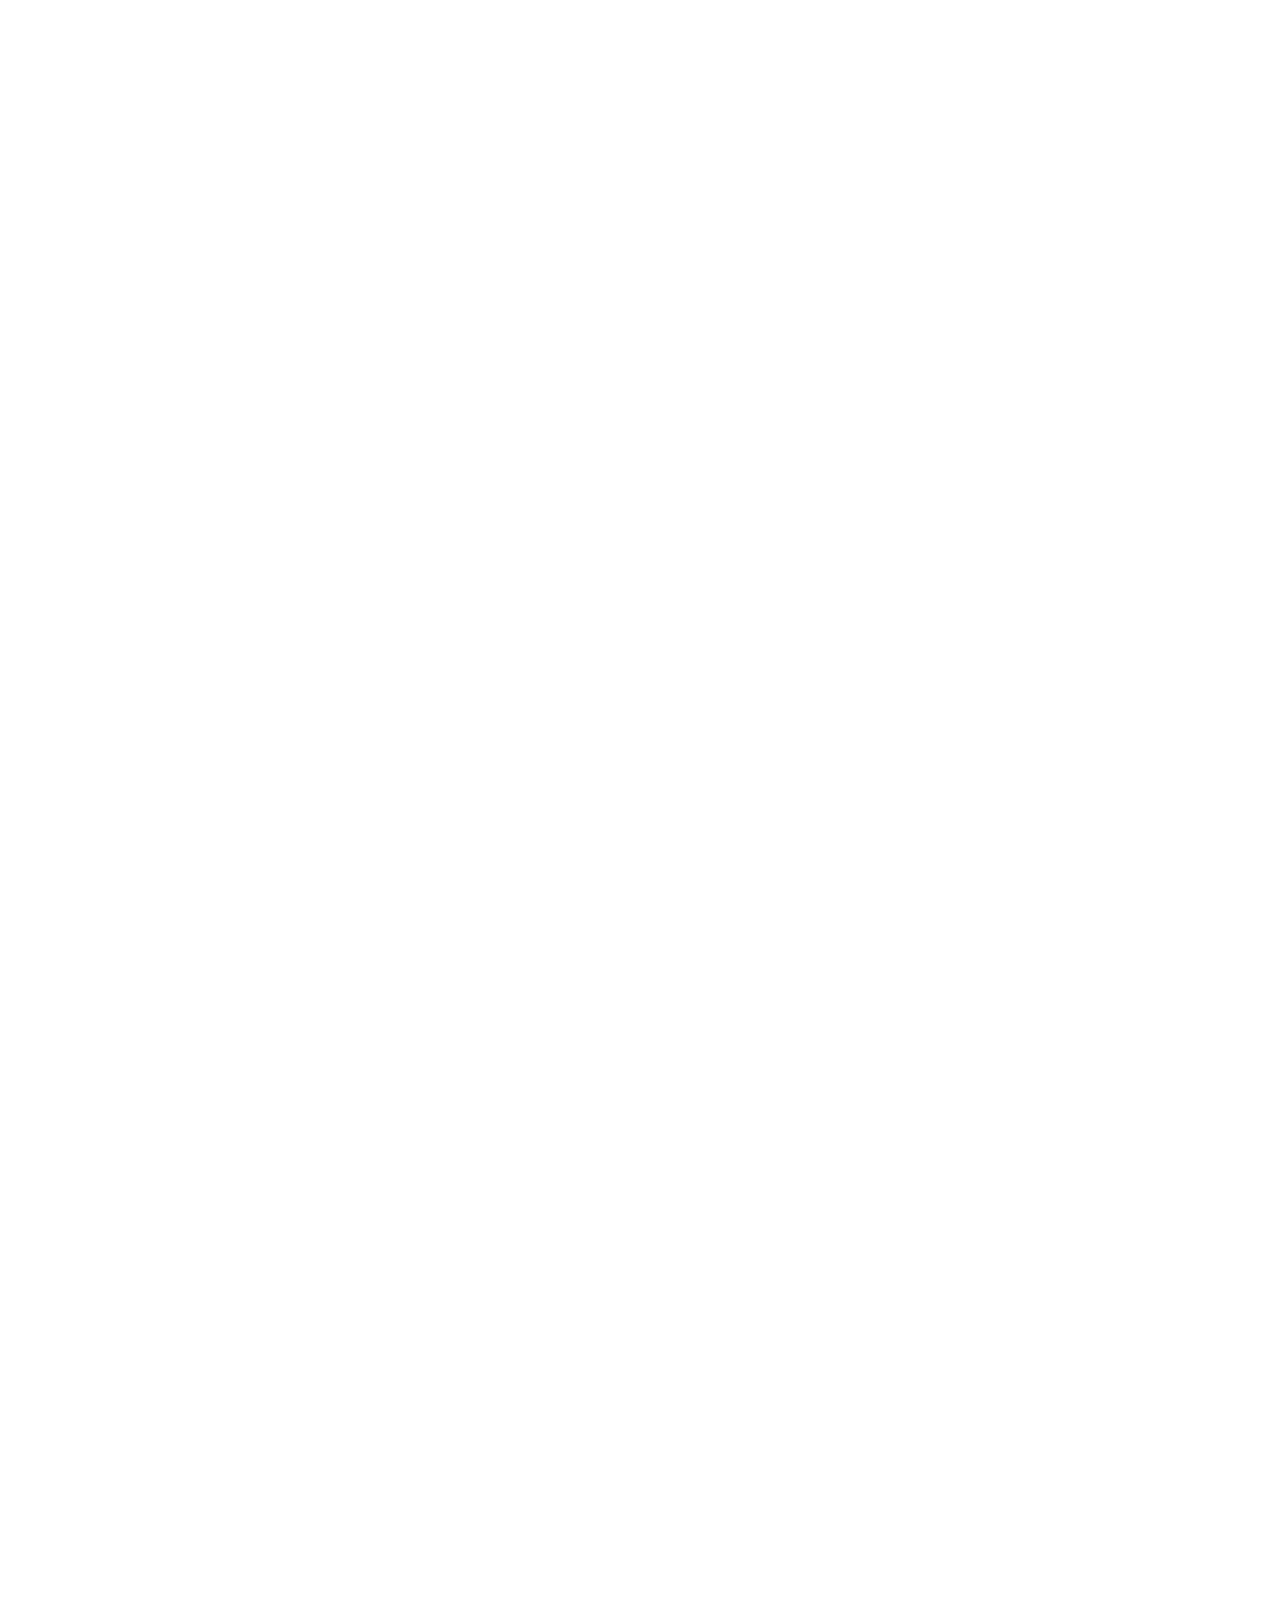
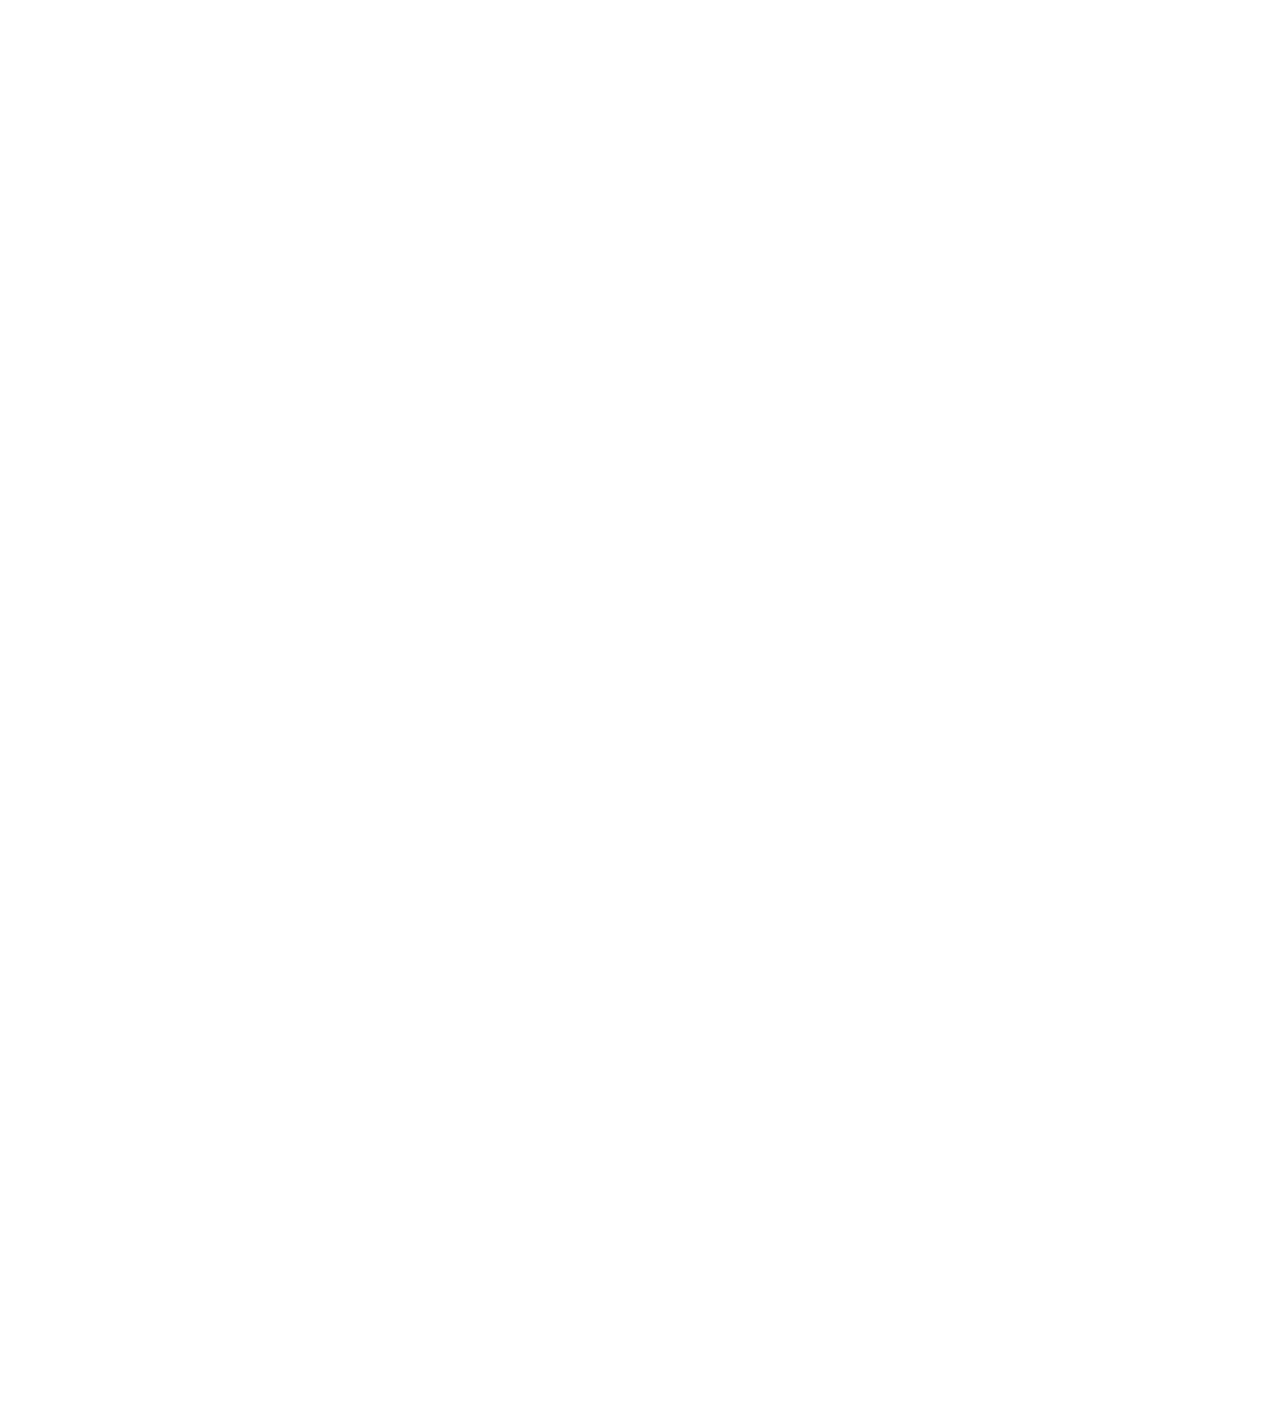
==== commit aaef9212: "16" ====
--- a/other_electro.html
+++ b/other_electro.html
@@ -292,39 +292,44 @@
 	</div>
 	
 
-<footer>
-	<div class="footer_block_wrapper">
-		<div class="footer_logo">
-			<img src="img/logo.svg" alt="" class="logo" id="logo">
-		</div>
-		<div class="footer_menu">
-			 <ul> Сайт
+	<footer>
+		<div class="footer_block_wrapper">
+			<div class="footer_logo">
+				<img src="img/logo.svg" alt="" class="logo" id="logo">
+			</div>
+			<div class="footer_menu">
+				 <ul > <p>Сайт</p> 
 				<li><a href="index.html">На главную страницу</a></li>
 				<li><a href="products.html">Все товары</a></li>
 				<li><a href="spare_parts.html">Запчасти для трансформаторов</a></li>
-				
+			  
 				<li><a href="pribor.html">Измерительные приборы</a></li>
 				<li><a href="other_electro.html">Прочее электрооборудование</a></li>
-		</ul>
-		</div>
-		<div class="footer_contacts">
-			<ul>Контакты
-				<li>Тел: +7 (909) 804 27 30</li>
-				<li>E-mail: <span>energotr07@yandex.ru </span> </li>
-
 			</ul>
-		</div>
-		<div class="footer_address">Адрес
-			<p>Трехгорная 8, Хабаровск <br>
-			Россия, 680054</p>
-		</div>
-	   
-		
-	
-	</div>
-	<div class="copyright">© 2023 Электротехническая компания «Энерготранс». Все права защищены.</div>
-	<a href="https://spectrumwise.tech" class="creator" target="_blank">Сайт создан SpectrumWise</a>
-</footer>
+			</div>
+			<div class="footer_contacts">
+				<ul><p>Контакты</p> 
+					<li>Тел: +7 (909) 804 27 30</li>
+					<li>E-mail: <span>energotr07@yandex.ru </span> </li>
+
+				</ul>
+				<ul class="footer_contacts_last"> <p>Адрес</p>
+				<li>Трехгорная 8, Хабаровск</li>
+				<li>Россия, 680054</li>
+			</ul>
+			</div>
+			<div class="footer_address"><h4>Адрес</h4> 
+				<p>Трехгорная 8, Хабаровск</p>
+					<p>Россия, 680054</p>
+			
+			</div>
+		   
+			
+		
+		</div>
+		<div class="copyright">© 2023 Электротехническая компания «Энерготранс». Все права защищены.</div>
+		<a href="https://spectrumwise.tech" class="creator" target="_blank">Сайт создан SpectrumWise</a>
+	</footer>
 </div>
 
 <!---Форма для магазина-------------------------------->
--- a/themes/theme1.css
+++ b/themes/theme1.css
@@ -14,6 +14,7 @@
 font: normal 16px Arial;
 border-radius: 5px;
 text-align: center;
+padding-top: 15px;
 
 }
 .cart_icon {
@@ -194,4 +195,21 @@
     .Items_page_cart_block {
         margin-right: 50px;
     }
+    .cart {
+        width: 65px;
+        height: 65px;
+        margin-top: 15px;
+    }
+}
+@media(max-width:435px) {
+    .cart_icon {
+           background-size: 40px 40px;
+    width: 40px;
+    height: 40px;
+    padding-left: 27px;
+    padding-top: 25px;
+    font: normal 8px "inter";
+    }
+ 
+
 }--- a/themes/style_menu.css
+++ b/themes/style_menu.css
@@ -607,7 +607,11 @@
       margin-left: 10px;
   }
 }
-
+@media(max-wdth:900px) {
+   .hamb {
+     padding: 37px 25px;
+   }
+}
 @media(max-width:767px) {
    .header_page {
       margin: 0 50px;
--- a/themes/style_general.css
+++ b/themes/style_general.css
@@ -208,6 +208,7 @@
     margin-top: 80px;
     margin-left: auto;
     margin-right: auto;
+    width: 100%;
  }
  .contacts_block_phone, .contacts_block_email {
     display: flex;
@@ -265,15 +266,17 @@
  .footer_menu ul li a:hover {
     color: #E9D758;
  }
-.footer_menu ul li, .footer_contacts ul li {
+.footer_menu ul li, 
+.footer_contacts ul li,
+.footer_address p
+  {
     margin-top: 12px;
+   
 }
 .footer_contacts ul li:last-child span {
     color: #E9D758;
 }
-.footer_address p {
-    margin-top: 26px;
-}
+
 .copyright {
     color: #CFEBF8;
     font-family: 'Inter';
@@ -327,18 +330,20 @@
     margin-top: 22px;
     margin-bottom: 22px;
     width: 320px;
+    margin-left: auto;
+    margin-right: auto;
 
 }
 .products_block_items {
     display: flex;
-    flex-wrap: wrap;
+    text-align: center;
     justify-content: space-around;
     max-width: 1920px;
     margin: 0 auto;
 }
 .products_block_item img {
-    width: 500px;
-    height: 600px;
+    width: 90%;
+    height: 90%;
   
 }
 .items_page {
@@ -354,6 +359,32 @@
     line-height: 150%; /* 96px */
    
 }
+.footer_logo {
+    order: 1;
+}
+.footer_menu {
+    order:2;
+}
+.footer_contacts {
+    order: 3;
+}
+.footer_address {
+    order: 4;
+}
+.footer_menu ul p, 
+.footer_address h4, 
+.footer_contacts ul p {
+    color: #FFF;
+font-family: 'Inter';
+font-size: 24px;
+font-style: normal;
+font-weight: 700;
+line-height: normal;
+}
+.footer_contacts_last {
+    display: none;
+}
+
 @media(max-width:1800px) {
     .main_block_wrapper img {
         width: 40%;
@@ -365,7 +396,9 @@
 @media(max-width:1600px) {
     .main_header,
     .contacts_block_header,
-    .central_block_header {
+    .central_block_header,
+    .products_header,
+    .items_page_header {
         font-size: 60px;
     }
     .central_block_item_header h3 {
@@ -381,24 +414,37 @@
     .main_txt,
     .contacts_block_txt,
     .contacts_block_phone p, 
-    .contacts_block_email p {
+    .contacts_block_email p,
+    .footer_menu ul p, 
+    .footer_address h4, 
+    .footer_contacts ul p {
         font-size: 23px;
     }
     .Items_page_cart_block {
         padding-top: 0;
+    }
+    .products_block_item img {
+        width: 83%;
+        height: 83%;
     }
 
 }
 @media(max-width:1439px) {
     .main_header, 
     .contacts_block_header, 
-    .central_block_header {
+    .central_block_header,
+    .products_header,
+    .items_page_header {
         font-size: 55px;
     }
     .main_txt, 
     .contacts_block_txt, 
     .contacts_block_phone p, 
-    .contacts_block_email p {
+    .contacts_block_email p,
+    .footer_menu ul p, 
+    .footer_address h4, 
+    .footer_contacts ul p,
+    .products_block_item h2 {
         font-size: 22px;
     }
     .main_block_wrapper img {
@@ -430,11 +476,14 @@
     .main_header {
         margin-top: 75px;
     }
+    
 }
 @media(max-width:1300px) {
     .main_header, 
     .contacts_block_header, 
-    .central_block_header {
+    .central_block_header,
+    .products_header,
+    .items_page_header {
         font-size: 50px;
     }
     .main_header {
@@ -492,7 +541,9 @@
     }
     .main_header, 
     .contacts_block_header, 
-    .central_block_header {
+    .central_block_header,
+    .products_header,
+    .items_page_header {
         font-size: 48px;
     }
     .main_header {
@@ -502,7 +553,11 @@
     .main_txt, 
     .contacts_block_txt, 
     .contacts_block_phone p, 
-    .contacts_block_email p {
+    .contacts_block_email p,
+    .footer_menu ul p, 
+    .footer_address h4, 
+    .footer_contacts ul p,
+    .products_block_item h2 {
         font-size: 20px;
     }
     .central_block_item p, 
@@ -535,7 +590,9 @@
    }
    .main_header, 
    .contacts_block_header, 
-   .central_block_header {
+   .central_block_header,
+   .products_header,
+   .items_page_header {
     font-size: 42px;
     }
     .main_header {
@@ -544,7 +601,11 @@
     .main_txt, 
     .contacts_block_txt, 
     .contacts_block_phone p, 
-    .contacts_block_email p {
+    .contacts_block_email,
+    .footer_menu ul p, 
+    .footer_address h4, 
+    .footer_contacts ul p,
+    .products_block_item h2 {
         font-size: 18px;
     }
     .central_block_item p, 
@@ -576,11 +637,13 @@
     }
     .contacts_block_txt {
         margin-top: 65px;
+        width: 80%;
     }
     .contacts_block_phone, 
     .contacts_block_email {
         margin-top: 50px;
     }
+    
  }
  @media(max-width:1000px) {
     .header_page {
@@ -599,7 +662,9 @@
     }
     .main_header, 
     .contacts_block_header, 
-    .central_block_header {
+    .central_block_header,
+    .products_header,
+    .items_page_header {
         font-size: 40px;
     }
     .main_header {
@@ -637,5 +702,461 @@
     .central_block_item {
        margin: 0 18px;
     }
-
- }
+    .contacts_block_phone {
+        margin-right: 100px;
+    }
+    .contacts_block_phone img, 
+    .contacts_block_email img {
+        width: 20%;
+    }
+    .creator {
+        font-size: 10px;
+        margin-right: 10px;
+   
+    }
+    .copyright {
+        font-size: 10px;
+    }
+  
+ }
+@media(max-width:900px) {
+    .header_logo img {
+        width: 80%;
+    }
+    .main_header, 
+    .contacts_block_header, 
+    .central_block_header,
+    .products_header,
+    .items_page_header {
+        font-size: 32px;
+    }
+    .main_header {
+       line-height: 140%;
+    }
+    .main_txt, 
+    .contacts_block_txt, 
+    .contacts_block_phone p, 
+    .contacts_block_email p,
+    .products_block_item h2 {
+        font-size: 16px;
+    }
+    .products_button {
+        width: 185px;
+        height: 48px;
+        padding: 10px 12px;
+    }
+    .central_block_item_header img {
+        width: 18%;
+    }
+    .central_block_item_header h3 {
+        font-size: 26px;
+        margin-left: 10px;
+    }
+    .central_block_item {
+        margin: 0 10px;
+    }
+  
+  
+    .footer_logo {
+        display: none;
+    }
+    .footer_menu {
+        order: 1;
+    }
+    .footer_contacts {
+        order: 2;
+        margin-top: 10px;
+    }
+    .footer_address {
+        display: none;
+    }
+    .footer_menu ul p, 
+    .footer_address h4, 
+    .footer_contacts ul p {
+        display: none;
+    }
+    .footer_contacts_last {
+        display: block;
+    }
+    .creator {
+        margin-top: 30px;
+        margin-right: 0;
+       
+        padding-bottom: 10px;
+        display: flex;
+    justify-content: center;
+    
+    }
+    .products_block_item h2 {
+        width:225px;
+    }
+    
+}
+@media(max-width:769px) {
+    .main_header, 
+    .contacts_block_header, 
+    .central_block_header,
+    .products_header,
+    .items_page_header {
+        font-size: 28px;
+    }
+    .main_txt, 
+    .contacts_block_txt, 
+    .contacts_block_phone p, 
+    .contacts_block_email p,
+    .products_block_item h2 {
+        font-size: 14px;
+    }
+  
+  
+    .main_block_wrapper img {
+       margin-bottom: 82px;
+    }
+    .central_block_item {
+        width: 95%;
+        height: 302px;
+        margin-bottom: 45px;
+    }
+    .central_block_items{
+            flex-direction: column;
+            margin-left: auto;
+            margin-right: auto;
+            max-width: 400px;
+            margin-top: 70px;
+            margin-bottom: 30px;
+        
+    }
+    .main_header {
+        margin-top: 12px;
+    }
+    .contacts_block_phone {
+        margin-right: 38px;
+    }
+    .contacts_block_phone img, 
+    .contacts_block_email img {
+        width: 18%;
+    }
+    .products_block_items {
+        flex-wrap: wrap;
+    }
+
+}
+@media(max-width:680px) {
+    .main_header, 
+    .contacts_block_header, 
+    .central_block_header,
+    .products_header,
+    .items_page_header {
+        font-size: 26px;
+    }
+    .main_txt, 
+    .contacts_block_txt, 
+    .contacts_block_phone p, 
+    .contacts_block_email p,
+    .products_block_item h2 {
+        font-size: 13px;
+        margin-bottom: 0;
+    }
+    .main_txt {
+        margin-top: 47px;
+        margin-bottom: 47px;
+    }
+    .main_header {
+        margin-top: 0px;
+    }
+    .contacts_block_phone {
+        margin-right: 32px;
+    }
+    .contacts_block_phone, 
+    .contacts_block_email {
+        margin-top: 20px;
+    }
+    .copyright {
+        margin-top: 30px;
+    }
+    .footer_block_wrapper {
+        padding-top: 20px;
+    }
+    .index {
+        background-size: 50px 50px;
+        width: 50px;
+        height: 50px;
+        padding-left: 34px;
+        padding-top: 31px;
+    }
+}
+@media(max-width:600px) {
+    .header_page {
+        margin: 0 30px 18px 30px;
+    }
+    .main_block_wrapper {
+        margin-left: 30px;
+        margin-right: 30px;
+    }
+    .main_header, 
+    .contacts_block_header, 
+    .central_block_header,
+    .products_header,
+    .items_page_header {
+        font-size: 23px;
+    }
+    .main_txt, 
+    .contacts_block_txt, 
+    .contacts_block_phone p, 
+    .contacts_block_email p,
+    .products_block_item h2 {
+        font-size: 13px;
+        width: 232px;
+    }
+    .main_txt {
+        margin-top: 40px;
+        margin-bottom: 40px;
+    }
+    .contacts_block_txt{
+        width: 360px;
+    }
+    .contacts_block_info {
+        flex-direction: column;
+    }
+    .contacts_block_phone {
+        margin-right: 0;
+    }
+    .contacts_block_phone img, 
+    .contacts_block_email img {
+        width: 9%;
+    }
+    .contacts_block_phone p, 
+    .contacts_block_email p {
+        line-height: 60px;
+    }
+    .contacts_block_wrapper {
+        padding-top: 80px;
+        padding-bottom: 70px;
+    }
+    .Items_page_cart_block {
+        margin-right: 30px;
+    }
+
+}
+@media(max-width:500px) {
+    .main_header, 
+    .contacts_block_header, 
+    .central_block_header,
+    .products_header,
+    .items_page_header {
+        font-size: 22px;
+    }
+    .main_txt, 
+    .contacts_block_txt, 
+    .contacts_block_phone p, 
+    .contacts_block_email p,
+    .products_block_item h2 {
+        font-size: 12px;
+    }
+    .main_header {
+        margin-top: -9px;
+    }
+    .products_button {
+        width: 173px;
+        height: 45px;
+        padding: 9px 12px;
+    }
+    .central_block {
+        padding-top: 60px;
+        padding-bottom: 60px;
+    }
+    .central_block_items {
+        margin-top: 60px;
+    }
+}
+@media(max-width:475px) {
+    .header_logo img {
+        width: 70%;
+    }
+    .main_header, 
+    .contacts_block_header, 
+    .central_block_header,
+    .products_header,
+    .items_page_header {
+        font-size: 20px;
+    }
+    .main_header {
+        width: 100%;
+        text-align: start;
+    }
+    .copyright {
+        width: 400px;
+        margin-left: auto;
+        margin-right: auto;
+    }
+}
+
+@media(max-width:435px) {
+    .index {
+        background-size: 40px 40px;
+        width: 40px;
+        height: 40px;
+        padding-left: 27px;
+        padding-top: 25px;
+        font: normal 8px "inter";
+    }
+    .Items_page_cart_block {
+        margin-right: 6px;
+    }
+    .cart div:last-child {
+        text-align: start !important; 
+    }
+    .main_header, 
+    .contacts_block_header, 
+    .central_block_header,
+    .products_header,
+    .items_page_header {
+        font-size: 19px;
+    }
+    .main_txt {
+        width: 227px;
+    }
+    .main_header {
+        margin-top: -20px;
+    }
+    .central_block_item p, 
+    .footer_menu ul li a, 
+    .footer_contacts ul li, 
+    .footer_address p, 
+    .products_button {
+        font-size: 11px;
+    }
+    .products_button {
+        width: 160px;
+        height: 40px;
+        padding: 7px 7px;
+    }
+    .central_block {
+        padding-top: 50px;
+        padding-bottom: 50px;
+    }
+    .central_block_items {
+        margin-top: 50px;
+    }
+    .central_block_item {
+        margin: 0 auto 25px auto;
+        width: 80%;
+    }
+    .main_block {
+        width: 100%;
+    }
+    .main_header  {
+        width: 390px;
+        text-align: center;
+        margin-top: 10px;
+        margin-left: 10px;
+        margin-left: auto;
+    margin-right: auto;
+    }
+    .main_block_wrapper img {
+        right: 166px;
+        position: relative;
+        top: 52px;
+    }
+    .main_txt {
+        width: 204px;
+        margin-left: 30px;
+    }
+    .products_button {
+        margin-bottom: 35px;
+        margin-left: 30px;
+    }
+    .main_block_wrapper {
+        margin-left: 0;
+        margin-right: 0;
+    }
+    .copyright {
+        width: 290px;
+       
+    }
+    
+    
+}
+
+@media(max-width:390px) {
+    .header_logo img {
+        width: 60%;
+    }
+    .main_txt {
+        width: 157px;
+    }
+    .lite {
+        margin-left: auto;
+        margin-left: auto;
+    }
+    .contacts_block_txt {
+        width: 300px;
+    }
+    .contacts_block_txt {
+        margin-top: 45px;
+        margin-bottom: 10px;
+    }
+    .contacts_block_wrapper {
+        padding-top: 60px;
+        padding-bottom: 50px;
+    }
+    .contacts_block_phone, 
+    .contacts_block_email {
+        margin-top: 10px;
+    }
+    .contacts_block_phone img, 
+    .contacts_block_email img {
+        width: 7%;
+    }
+  
+    .contacts_block_phone p, 
+    .contacts_block_email p {
+        line-height: 40px;
+        width: 168px;
+    }
+    .footer_block_wrapper {
+        flex-direction: column;
+        text-align: center;
+    }
+    .main_header {
+        width: 360px;
+    }
+    .main_block_wrapper img {
+        right: 154px;
+    }
+   
+}
+@media(max-width:374px) {
+    .main_header {
+        width: 320px;
+    }
+    .header_logo img {
+        width: 56%;
+    }
+    .main_header, 
+    .contacts_block_header, 
+    .central_block_header,
+    .products_header,
+    .items_page_header {
+        font-size: 18px;
+    }
+    .header_page {
+        margin: 0 20px 18px 20px;
+    }
+    .main_txt {
+        margin-left: 20px;
+    }
+    .main_txt, 
+    .contacts_block_txt, 
+    .contacts_block_phone p, 
+    .contacts_block_email p,
+    .products_block_item h2 {
+        font-size: 11px;
+    }
+    .main_block_wrapper img {
+        right: 130px;
+    }
+    .central_block_item p {
+        margin-top: 20px;
+    }
+}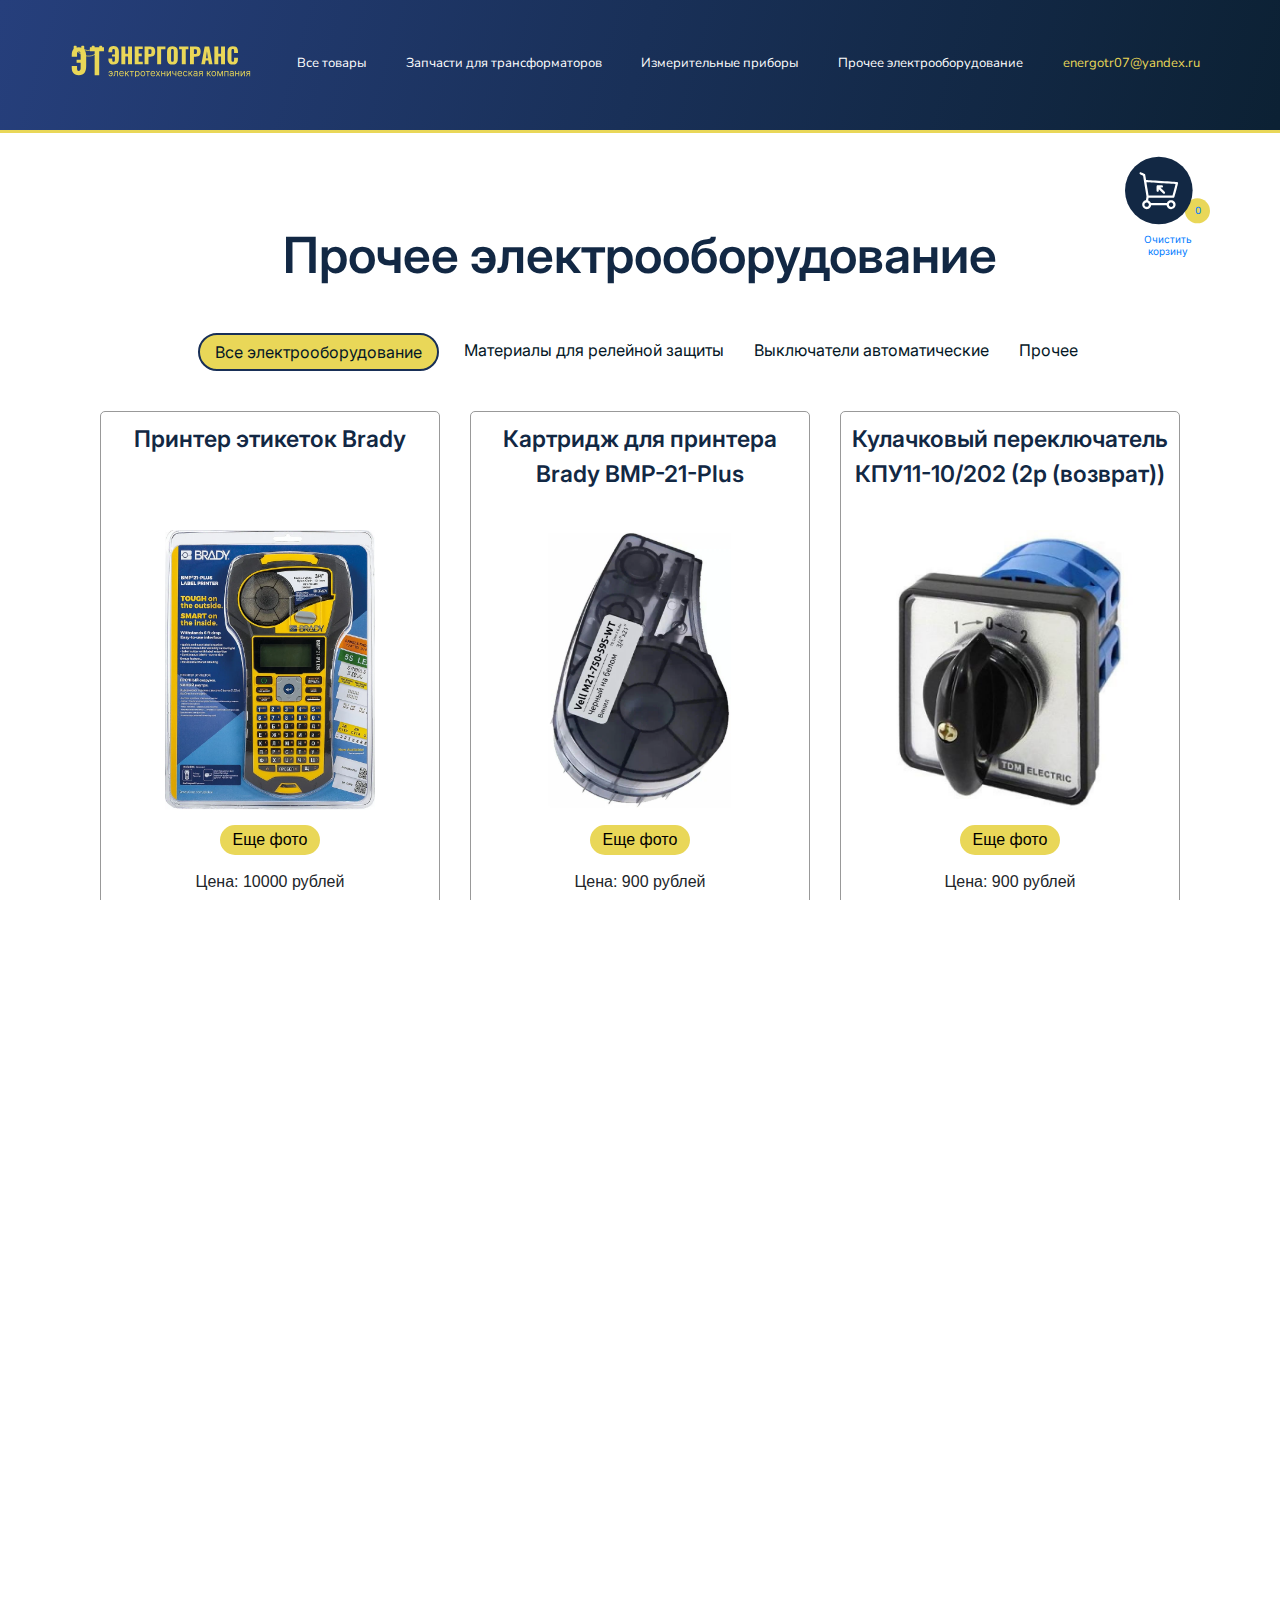
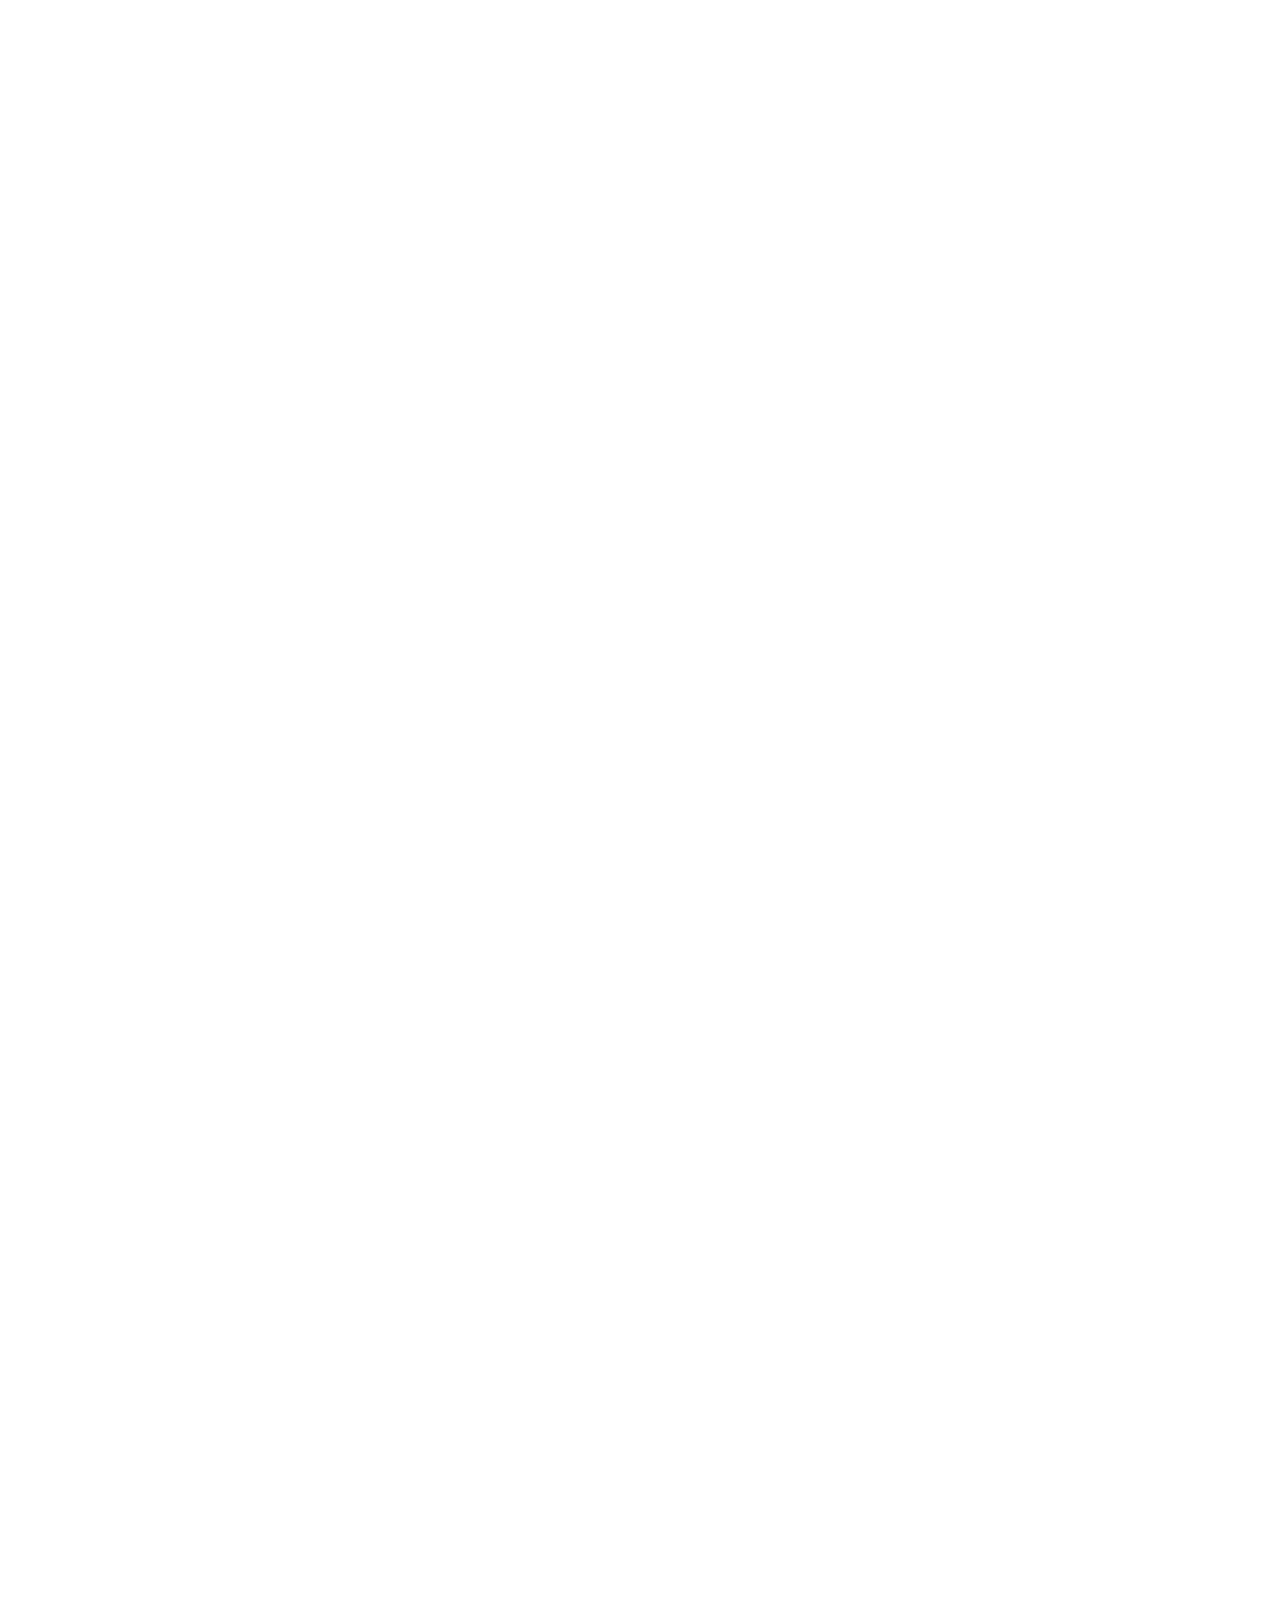
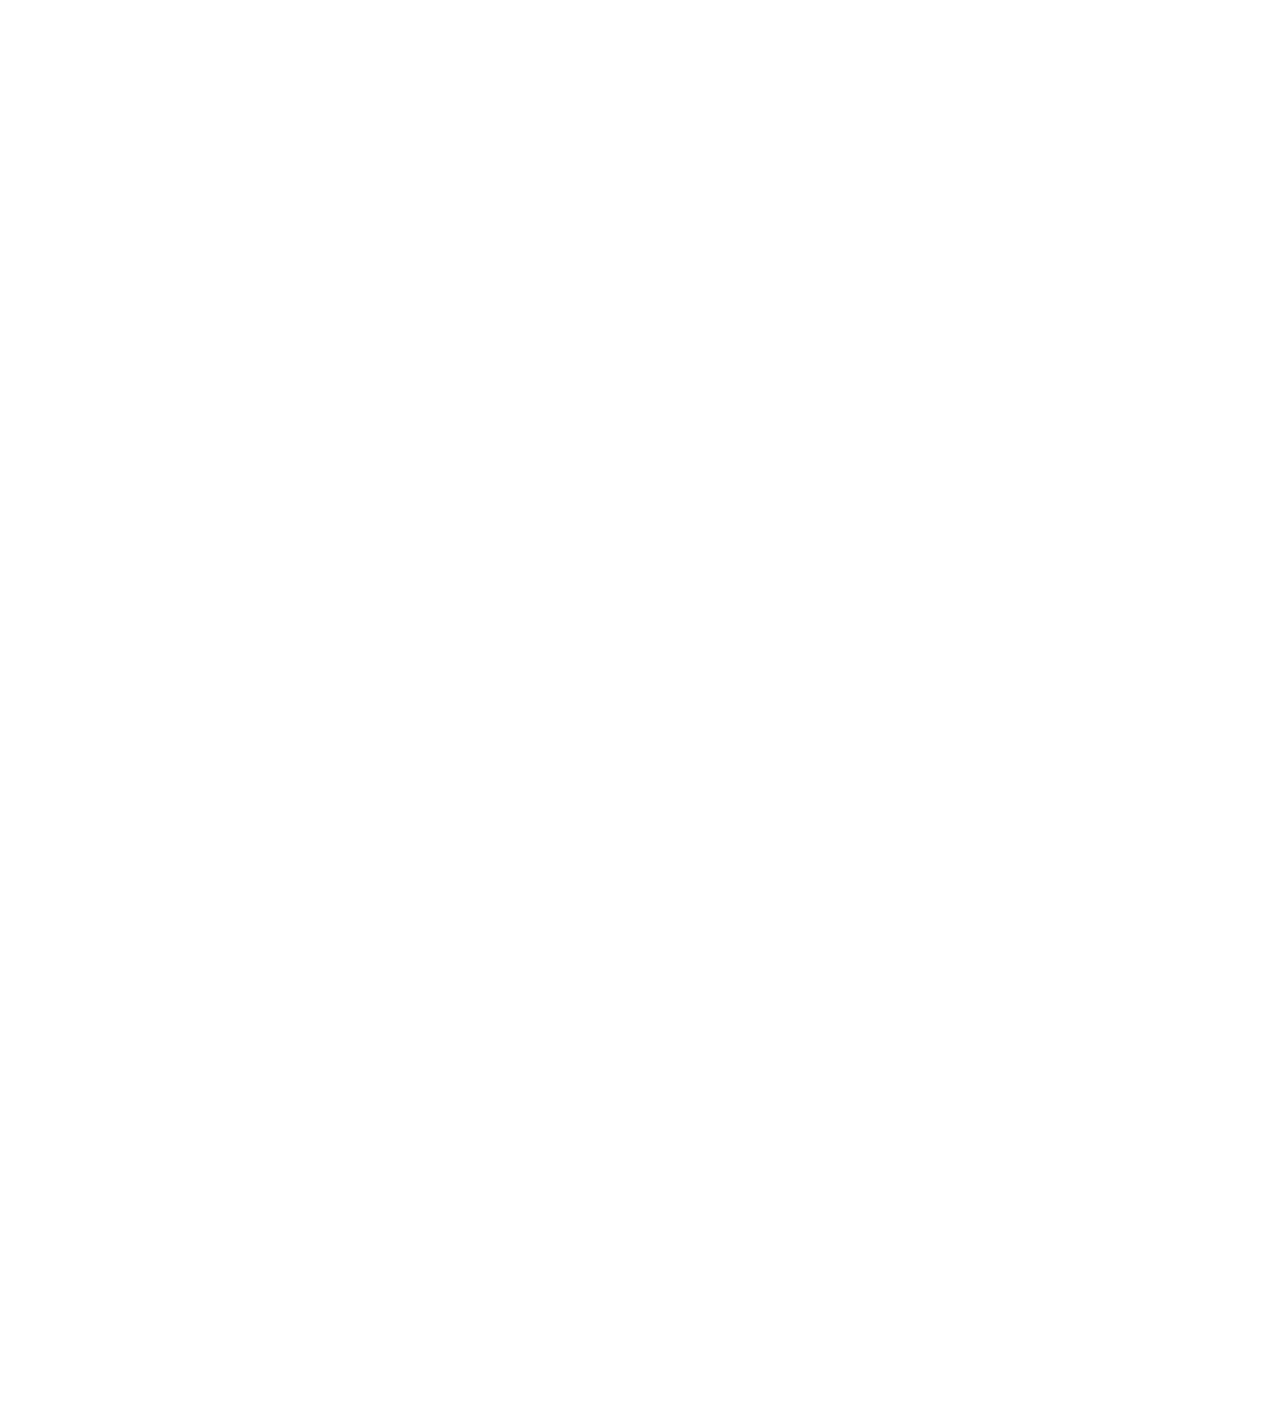
==== commit 3193e6ad: "22" ====
--- a/other_electro.html
+++ b/other_electro.html
@@ -28,7 +28,7 @@
         <div class="header_block">
            <header class="header_page">
             <a href="index.html" class="header_logo">
-             <img src="img/logo.svg" alt="" class="logo" id="logo">
+             <img src="img/logo.svg" alt="Энерготранс" class="logo" id="logo">
       
 			</a>
       
@@ -82,7 +82,7 @@
 				<!--cart1-->
 				<div class="v all other for_rza">
 					<h2>Принтер этикеток Brady</h2>
-					<div><img class="im" src="img/brady.png" /></div>
+					<div><img class="im" src="img/brady.png" alt="Принтер этикеток Brady" /></div>
 		    		<button type="button" class="btn_items_page" data-toggle="modal" data-target="#modal1">Еще фото </button>
 				<div>
 					<p>Цена: <span class="wicartprice" id="wicartprice_R001">0</span> рублей</p>
@@ -96,7 +96,7 @@
 			<!--cart2-->
 			<div class="v all other for_rza">
 				<h2>Картридж для принтера Brady BMP-21-Plus</h2>
-				<div><img class="im" src="img/for_brady.png" /></div>
+				<div><img class="im" src="img/for_brady.png" alt="Картридж для принтера Brady BMP-21-Plus" /></div>
 				<button type="button" class="btn_items_page" data-toggle="modal" data-target="#modal2">Еще фото </button>
 				<div>
 					<p>Цена: <span class="wicartprice" id="wicartprice_R002">0</span> рублей</p>
@@ -108,7 +108,7 @@
 			<!--cart3-->
 			<div class="v all for_rza">
 				<h2>Кулачковый переключатель КПУ11-10/202 (2р (возврат))</h2>
-				<div><img class="im" src="img/kpu11.png" /></div>
+				<div><img class="im" src="img/kpu11.png" alt="Кулачковый переключатель КПУ11-10/202" /></div>
 				<button type="button" class="btn_items_page" data-toggle="modal" data-target="#modal3">Еще фото </button>
 				<div>
 					<p>Цена: <span class="wicartprice" id="wicartprice_R003">0</span> рублей</p>
@@ -144,7 +144,7 @@
 			<!--cart6-->
 			<div class="v all for_rza va">
 				<h2>Выключатель автоматический 2п <br> ВА47-63 С10 4,5кА</h2>
-				<div><img class="im" src="img/va4763C10-2p.png" /></div>
+				<div><img class="im" src="img/va4763C10-2p.png" alt="Выключатель автоматический 2п ВА47-63" /></div>
 				<button type="button" class="btn_items_page" data-toggle="modal" data-target="#" disabled>Еще фото </button>
 				<div>
 					<p>Цена: <span class="wicartprice" id="wicartprice_R006">0</span> рублей</p>
@@ -156,7 +156,7 @@
 			<!--cart7-->
 			<div class="v all for_rza va">
 				<h2>Контакт состояния КСВ47 на DIN-рейку TDM</h2>
-				<div><img class="im" src="img/ksv-47.png" /></div>
+				<div><img class="im" src="img/ksv-47.png" alt="Контакт состояния КСВ47 на DIN-рейку TDM" /></div>
 				<button type="button" class="btn_items_page" data-toggle="modal" data-target="#" disabled>Еще фото </button>
 				<div>
 					<p>Цена: <span class="wicartprice" id="wicartprice_R007">0</span> рублей</p>
@@ -168,7 +168,7 @@
 			<!--Cart8-->
 			<div class="v all for_rza va">
 				<h2>Выключатель автоматический 1п <br> ВА47-63 С4 4,5кА</h2>
-				<div><img class="im" src="img/va4763C4-1p.png" /></div>
+				<div><img class="im" src="img/va4763C4-1p.png" alt="Выключатель автоматический 1п ВА47-63" /></div>
 				<button type="button" class="btn_items_page" data-toggle="modal" data-target="#" disabled>Еще фото </button>
 				<div>
 					<p>Цена: <span class="wicartprice" id="wicartprice_R008">0</span> рублей</p>
@@ -204,7 +204,7 @@
 			<!--Cart11-->
 			<div class="v all for_rza">
 				<h2>Реле РЭУ11-11-2-40 пост.220В</h2>
-				<div><img class="im" src="img/reu11.png" /></div>
+				<div><img class="im" src="img/reu11.png" alt="Реле РЭУ11-11-2-40 пост.220В" /></div>
 				<button type="button" class="btn_items_page" data-toggle="modal" data-target="#" disabled>Еще фото </button>
 				<div>
 					<p>Цена: <span class="wicartprice" id="wicartprice_R0011">0</span> рублей</p>
@@ -216,7 +216,7 @@
 			<!--Cart12-->
 			<div class="v all for_rza">
 				<h2>Реле РЭУ11-11-2-40 пост.0,1А</h2>
-				<div><img class="im" src="img/reu11.png" /></div>
+				<div><img class="im" src="img/reu11.png" alt="Реле РЭУ11-11-2-40 пост.0,1А" /></div>
 				<button type="button" class="btn_items_page" data-toggle="modal" data-target="#" disabled>Еще фото </button>
 				<div>
 					<p>Цена: <span class="wicartprice" id="wicartprice_R0012">0</span> рублей</p>
@@ -228,7 +228,7 @@
 			<!--Cart13-->
 			<div class="v all for_rza">
 				<h2>Реле РЭУ11-11-2-40 пост.0,05А</h2>
-				<div><img class="im" src="img/reu11.png" /></div>
+				<div><img class="im" src="img/reu11.png" alt="Реле РЭУ11-11-2-40 пост.0,05А" /></div>
 				<button type="button" class="btn_items_page" data-toggle="modal" data-target="#" disabled>Еще фото </button>
 				<div>
 					<p>Цена: <span class="wicartprice" id="wicartprice_R0013">0</span> рублей</p>
@@ -240,7 +240,7 @@
 			<!--Cart14-->
 			<div class="v all for_rza">
 				<h2>Реле РЭУ11-11-2-40 перем.220В</h2>
-				<div><img class="im" src="img/reu11.png" /></div>
+				<div><img class="im" src="img/reu11.png" alt="Реле РЭУ11-11-2-40 перем.220В" /></div>
 				<button type="button" class="btn_items_page" data-toggle="modal" data-target="#" disabled>Еще фото </button>
 				<div>
 					<p>Цена: <span class="wicartprice" id="wicartprice_R0014">0</span> рублей</p>
@@ -252,7 +252,7 @@
 			<!--Cart15-->
 			<div class="v all for_rza">
 				<h2>Прибор многофункциональный ЩМ-120</h2>
-				<div><img class="im" src="img/schm120.png" /></div>
+				<div><img class="im" src="img/schm120.png" alt="Прибор многофункциональный ЩМ-120" /></div>
 				<button type="button" class="btn_items_page" data-toggle="modal" data-target="#modal5" >Еще фото </button>
 				<div>
 					<p>Цена: <span class="wicartprice" id="wicartprice_R0015">0</span> рублей</p>
@@ -276,7 +276,7 @@
 			<!--Cart17-->
 			<div class="v all for_rza">
 				<h2>Клемма проходная Phoenix Contact UT-4 MT</h2>
-				<div><img class="im" src="img/UT-4MT.png" /></div>
+				<div><img class="im" src="img/UT-4MT.png" alt="клемма UT-4MT" /></div>
 				<button type="button" class="btn_items_page" data-toggle="modal" data-target="#modal7" >Еще фото </button>
 				<div>
 					<p>Цена: <span class="wicartprice" id="wicartprice_R0017">0</span> рублей</p>
@@ -295,7 +295,7 @@
 	<footer>
 		<div class="footer_block_wrapper">
 			<div class="footer_logo">
-				<img src="img/logo.svg" alt="" class="logo" id="logo">
+				<img src="img/logo.svg" alt="Энерготранс" class="logo" id="logo">
 			</div>
 			<div class="footer_menu">
 				 <ul > <p>Сайт</p> 
@@ -334,7 +334,7 @@
 
 <!---Форма для магазина-------------------------------->
 <div id="order" class="popup">
-	<a href="#" onclick="cart.closeWindow('order', 0)" style="float:right"><img class="pop_close" src="img/close.svg" alt=""></a>
+	<a href="#" onclick="cart.closeWindow('order', 0)" style="float:right"><img class="pop_close" src="img/close.svg" alt="закрыть"></a>
 	<h4 class="popup_header">Введите Ваши данные для заказа</h4>
 	
 	<form id="formToSend">
@@ -372,11 +372,11 @@
 					
 					   <div class="zoomer" onmousemove="zoom(event)"
 					   style="background-image: url(img/brady.png);" >
-						  <img src="img/brady.png" />
+						  <img src="img/brady.png" alt="принтер Brady"/>
 					  </div>
 					  <div class="zoomer" onmousemove="zoom(event)"
 					  style="background-image: url(img/brady1.png);" >
-						 <img src="img/brady1.png" />
+						 <img src="img/brady1.png" alt="Принтре Brady" />
 					</div>
 				
 			</div>
@@ -407,11 +407,11 @@
 				<div class="items_page_img">
 					<div class="zoomer" onmousemove="zoom(event)"
 					style="background-image: url(img/for_brady1.png);" >
-					   <img src="img/for_brady1.png" />
+					   <img src="img/for_brady1.png" alt="картридж для Brady"/>
 				   </div>
 				   <div class="zoomer" onmousemove="zoom(event)"
 				   style="background-image: url(img/for_brady2.png);" >
-					  <img src="img/for_brady2.png" />
+					  <img src="img/for_brady2.png" alt="картридж для Brady" />
 				  </div>
 			
 				 
@@ -443,11 +443,11 @@
 				<div class="items_page_img">
 					<div class="zoomer" onmousemove="zoom(event)"
 					style="background-image: url(img/kpu11-1.png);" >
-					   <img src="img/kpu11-1.png" />
+					   <img src="img/kpu11-1.png" alt="переключатель КПУ-11" />
 				   </div>
 				   <div class="zoomer" onmousemove="zoom(event)"
 				   style="background-image: url(img/kpu11-2.png);" >
-					  <img src="img/kpu11-2.png" />
+					  <img src="img/kpu11-2.png" alt="переключатель КПУ11" />
 				  </div>
 			
 				 
@@ -479,11 +479,11 @@
 				<div class="items_page_img">
 					<div class="zoomer" onmousemove="zoom(event)"
 					style="background-image: url(img/4g10-51-1.png);" >
-					   <img src="img/4g10-51-1.png" />
+					   <img src="img/4g10-51-1.png"  alt="переключатель 4G"/>
 				   </div>
 				   <div class="zoomer" onmousemove="zoom(event)"
 				   style="background-image: url(img/4g10-51-2.png);" >
-					  <img src="img/4g10-51-2.png" />
+					  <img src="img/4g10-51-2.png" alt="переключатель 4G10" />
 				  </div>
 			
 				 
@@ -515,15 +515,15 @@
 				<div class="items_page_img">
 					<div class="zoomer" onmousemove="zoom(event)"
 					style="background-image: url(img/schm120-1.png);" >
-					   <img src="img/schm120-1.png" />
+					   <img src="img/schm120-1.png" alt="Прибор ЩМ-120" />
 				   </div>
 				   <div class="zoomer" onmousemove="zoom(event)"
 				   style="background-image: url(img/schm120-2.png);" >
-					  <img src="img/schm120-2.png" />
+					  <img src="img/schm120-2.png" alt="Примор ЩМ-120" />
 				  </div>
 				  <div class="zoomer" onmousemove="zoom(event)"
 				  style="background-image: url(img/schm120-3.png);" >
-					 <img src="img/schm120-3.png" />
+					 <img src="img/schm120-3.png" alt="Примор ЩМ-120" />
 				 </div>
 			
 				 
@@ -555,11 +555,11 @@
 				<div class="items_page_img">
 					<div class="zoomer" onmousemove="zoom(event)"
 					style="background-image: url(img/UT-4TWIN-1.png);" >
-					   <img src="img/UT-4TWIN-1.png" />
+					   <img src="img/UT-4TWIN-1.png" alt="клемма UT-4 TWIN" />
 				   </div>
 				   <div class="zoomer" onmousemove="zoom(event)"
 				   style="background-image: url(img/UT-4TWIN-2.png);" >
-					  <img src="img/UT-4TWIN-2.png" />
+					  <img src="img/UT-4TWIN-2.png" alt="клемма UT-4 TWIN" />
 				  </div>
 				
 			
@@ -592,7 +592,7 @@
 				<div class="items_page_img">
 					<div class="zoomer" onmousemove="zoom(event)"
 					style="background-image: url(img/UT-4MT-1.png);" >
-					   <img src="img/UT-4MT-1.png" />
+					   <img src="img/UT-4MT-1.png" alt="клемма UT-4MT" />
 				   </div>
 				</div>
 		
--- a/themes/theme1.css
+++ b/themes/theme1.css
@@ -61,6 +61,7 @@
     width: 100px;
     margin-bottom: 15px;
     margin-top: 15px;
+    font-size: 16px;
 }
 .btn_items_page:hover, .button_addToCart:hover  {
     box-shadow: 0px 4px 25px 0px #182F57;
@@ -156,8 +157,9 @@
 }
 .filter {
     display: flex;
-    justify-content: space-around;
+    justify-content: center;
     margin: 25px 0 25px 0;
+    flex-wrap: wrap;
 }
 .modal-dialog-scrollable {
  height: 100%;
@@ -185,12 +187,18 @@
 }
 .v_info {
     height: 200px;
+    font-size: 16px;
 }
 .filter_option {
     flex-wrap: wrap;
     width: 95%;
     margin: 25px auto;
 }
+@media(max-width:1200px) {
+    .type {
+        margin-top: 0;
+    }
+}
 @media(max-width:1000px) {
     .Items_page_cart_block {
         margin-right: 50px;
@@ -199,6 +207,55 @@
         width: 65px;
         height: 65px;
         margin-top: 15px;
+        margin-bottom: 10px;
+    }
+    .btn_items_page {
+        font-size: 15px;
+    }
+    .type {
+        font-size: 14px;
+        text-align: center;
+    }
+    .active {
+        padding: 5px 5px 5px 5px;
+    }
+    .zoomer img {
+        transition: none
+    }
+    
+}
+@media(max-width:680px) {
+    .cart_icon
+    {
+        background-size: 50px 50px;
+        width: 50px;
+        height: 50px;
+        padding-left: 34px;
+        padding-top: 31px;
+    }
+    .price {
+        padding-top: 0;
+    }
+    .type {
+        font-size: 13px
+    }
+    .v_ps {
+        font-size: 13px;
+        margin-bottom: 0;
+    }
+    .v_info {
+        height: 150px;
+        font-size: 14px;
+    }
+    
+}
+@media(max-width:500px) {
+    .v_ps {
+        font-size: 12px;
+    }
+    .v_info {
+        height: 130px;
+        font-size: 13px;
     }
 }
 @media(max-width:435px) {
@@ -210,6 +267,41 @@
     padding-top: 25px;
     font: normal 8px "inter";
     }
- 
-
-}+    .type {
+        font-size: 12px;
+    }
+    .v_ps {
+        font-size: 11px;
+        height: 60px;
+    }
+    .v_info {
+        height: 110px;
+        font-size: 12px;
+    }
+    .active {
+        padding: 2px 5px 2px 5px;
+        line-height: 130%;
+    }
+    .type {
+        padding: 2px 5px 2px 5px;
+   
+    }
+ }
+ @media(max-width:390px) {
+    .type {
+        font-size: 11px;
+    }
+ }
+ @media(max-width:374px) {
+    .type {
+        font-size: 10px;
+    }
+    .v_ps {
+        font-size: 10px;
+        height: 55px;
+    }
+    .v_info {
+        height: 100px;
+        font-size: 11px;
+    }
+ }--- a/themes/wicart.css
+++ b/themes/wicart.css
@@ -83,6 +83,7 @@
 border-right: 2px solid #999;
 font-weight: bold;
 text-align: center;	
+font-size: 16px;
 }
 #bcaption td {padding: 5px;}
 #bcaption td:nth-child(1) { width: 50px; }		/*ID*/
@@ -170,8 +171,10 @@
 .popup {
     background: none repeat scroll 0 0 #F2F2F2;
     border: 1px solid #808040;
-    left: 50%;
-    margin-left: -265px;
+	left: 0;
+    right: 0;
+    margin-left: auto;
+    margin-right: auto;
     padding: 25px 20px;
     position: fixed;
     top: 50px;
@@ -208,6 +211,7 @@
     	line-height: 40px;
     	padding: 0;
     	vertical-align: middle;
+		font-size: 16px;
 	}
 	
 	
@@ -221,12 +225,13 @@
     text-align: center;
     width: 100%;
     border: 1px solid #D9D9D9;
+	font-size: 16px;
     
 	}
 .basket_num
 	{
 	padding: 4px;
-	background: #F0F0F0;	
+	
 	}
 .basket_num_buttons
 	{
@@ -276,4 +281,185 @@
 }
 .button_send_order:focus{
 	outline: none;
+}
+.td_num {
+	display: flex;
+	justify-content: center;
+	
+	
+}
+@media(max-width:1000px) {
+	.v h2 {
+		font-size: 22px;
+	}
+	.v img {
+		height: 260px;
+	}
+}
+@media(max-width:900px) {
+	.bcontainer {
+		top:90px !important;
+		width: 90%;
+	}
+	#bcaption td:nth-child(1),
+	.bitem td:nth-child(1) {
+		width: 10%;
+	}
+	#bcaption td:nth-child(2),
+	.bitem td:nth-child(2) {
+		width: 30%;
+	}
+	#bcaption td:nth-child(3),
+	.bitem td:nth-child(3),
+
+	#bcaption td:nth-child(5),
+	.bitem td:nth-child(5) {
+		width: 15%;
+	}
+	#bcaption td:nth-child(4),
+	.bitem td:nth-child(4) {
+		width: 20%;
+	}
+	
+}
+@media(max-width:800px) {
+	.img_close_yellow {
+		width: 38%;
+	}
+}
+@media(max-width:769px) {
+	.v h2 {
+		font-size: 19px;
+	}
+	.v img {
+		height: 250px;
+	}
+}
+@media(max-width:700px) {
+	.img_close_yellow {
+		width: 41%;
+	}
+}
+@media(max-width:650px) {
+	.img_close_yellow {
+		width: 44%;
+		margin-left: 12px;
+	}
+	.popup {
+		width: 450px;
+	}
+}
+
+@media(max-width:600px) {
+	.v h2 {
+		font-size: 17px;
+	}
+	.v img {
+		height: 240px;
+	}
+	.td_num {
+		flex-direction: column;
+	}
+	.basket_num_buttons {
+		margin: 0 auto;
+	}
+	.img_close_yellow {
+		width: 51%;
+		margin-left: 10px;
+	}
+}
+@media(max-width:550px) {
+	.img_close_yellow {
+		width: 60%;
+		margin-left: 6px;
+	}
+}
+@media(max-width:500px) {
+	.v h2 {
+		font-size: 16px;
+	}
+	.v img {
+		height: 230px;
+	}
+	.img_close_yellow {
+		width: 72%;
+		margin-left: 3px;
+	}
+	.popup {
+		width: 400px;
+	}
+	.pop_close {
+		width: 25px;
+	}
+	.popup_header {
+		font-size: 16px;
+	}
+	.popup input[type="text"],
+	.popup textarea {
+		font-size: 14px;
+	}
+	.popup_header {
+		font-size: 15px;
+	}
+}
+@media(max-width:450px) {
+	.img_close_yellow {
+		width: 78%;
+		margin-left: 2px;
+	}
+	.bitem td {
+		font-size: 11px;
+	}
+	.bcontainer {
+		padding: 15px;
+	}
+	.popup {
+		width: 350px;
+	}
+}
+@media(max-width:475px) {
+	.v h2 {
+		font-size: 15px;
+		height: 80px;
+	}
+	.v img {
+		height: 220px;
+	}
+}
+@media(max-width:390px) {
+	.v h2 {
+		font-size: 14px;
+	}
+	.img_close {
+		width: 20px;
+	}
+}
+@media(max-width:374px) {
+	.v h2 {
+		font-size: 13px;
+		height: 55px;
+	}
+	.v img {
+		height: 200px;
+	}
+	.img_close_yellow {
+		width: 100%;
+		margin-left: 0px;
+	}
+	.bcontainer {
+		padding: 10px;
+	}
+	#bcaption td {
+		font-size: 12px;
+	}
+	.bitem td {
+		font-size: 10px;
+	}
+	.popup {
+		width: 300px;
+		padding: 15px 15px;
+	}
+	.popup_header {
+		font-size: 13px;
+	}
 }--- a/themes/style_general.css
+++ b/themes/style_general.css
@@ -340,6 +340,7 @@
     justify-content: space-around;
     max-width: 1920px;
     margin: 0 auto;
+    cursor: pointer;
 }
 .products_block_item img {
     width: 90%;
@@ -384,6 +385,7 @@
 .footer_contacts_last {
     display: none;
 }
+
 
 @media(max-width:1800px) {
     .main_block_wrapper img {
@@ -839,6 +841,9 @@
     .products_block_items {
         flex-wrap: wrap;
     }
+    .products_header {
+        margin-bottom: 65px;
+    }
 
 }
 @media(max-width:680px) {
